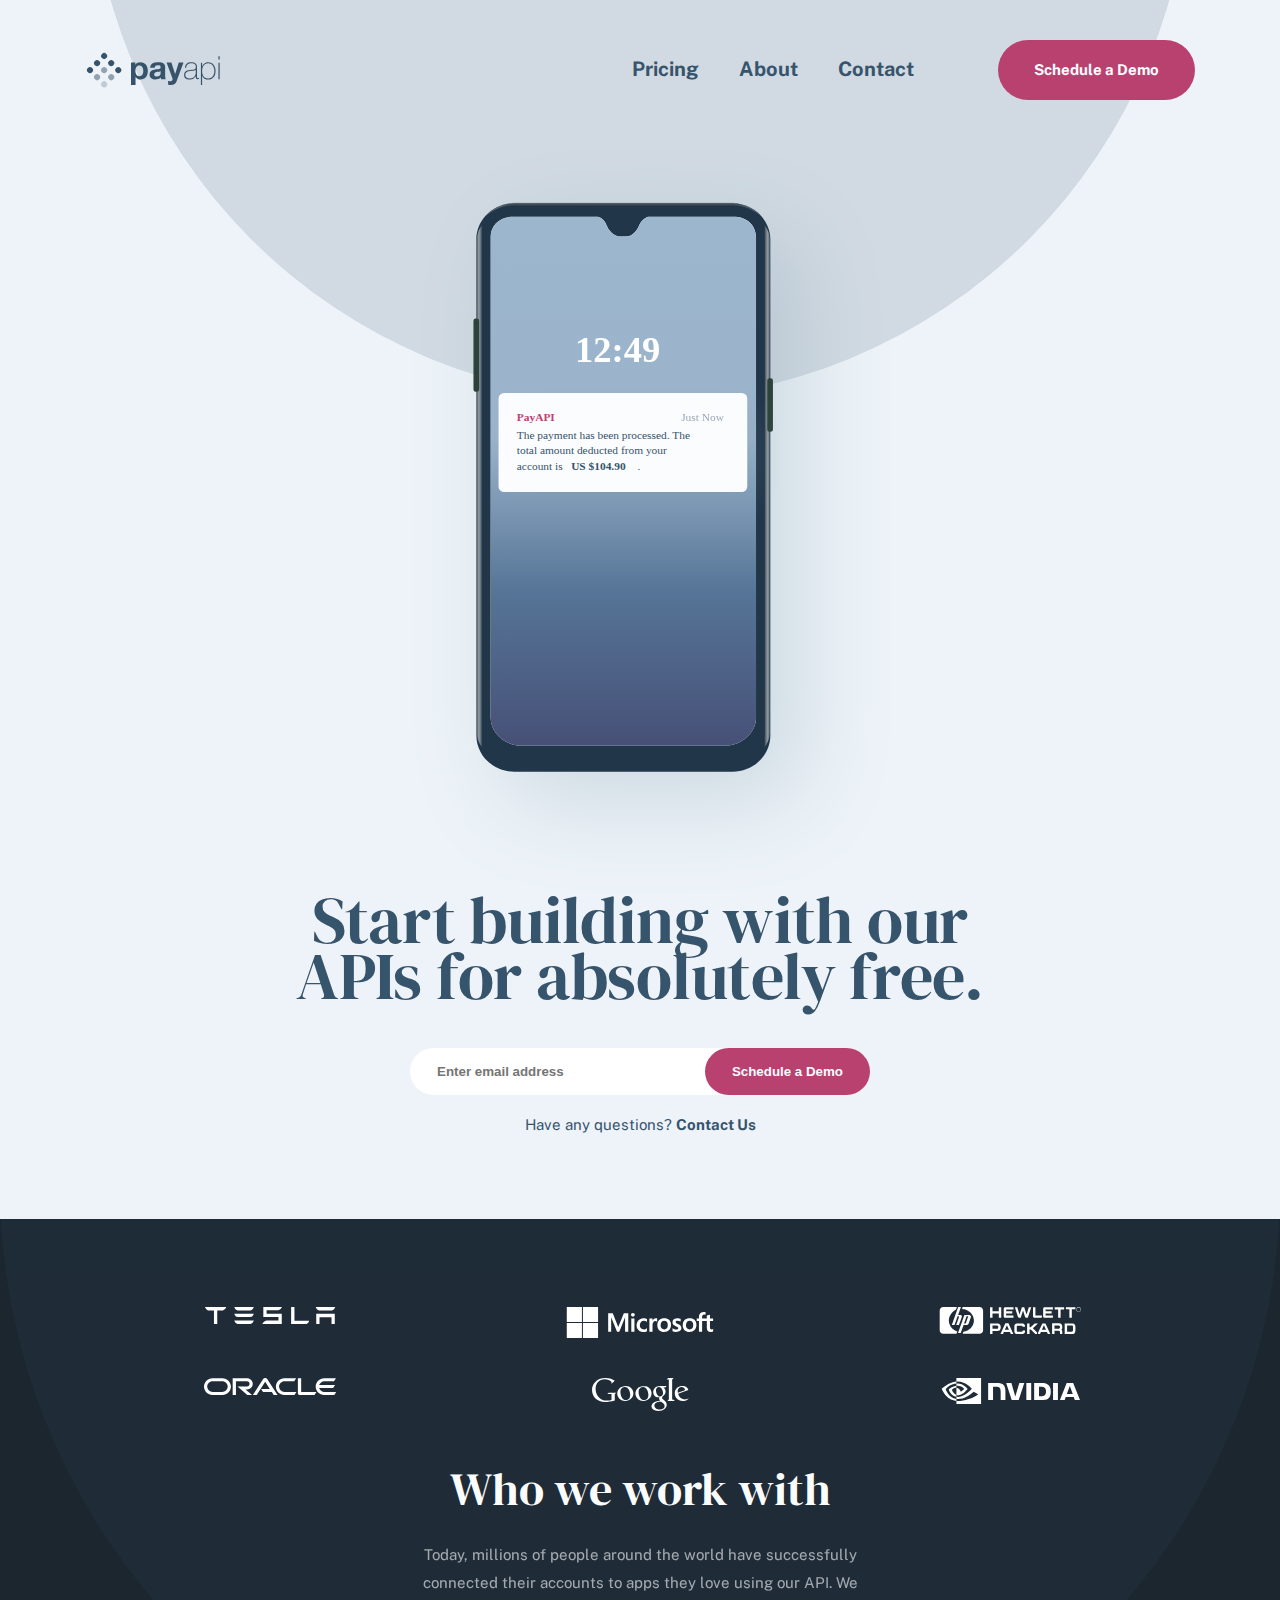
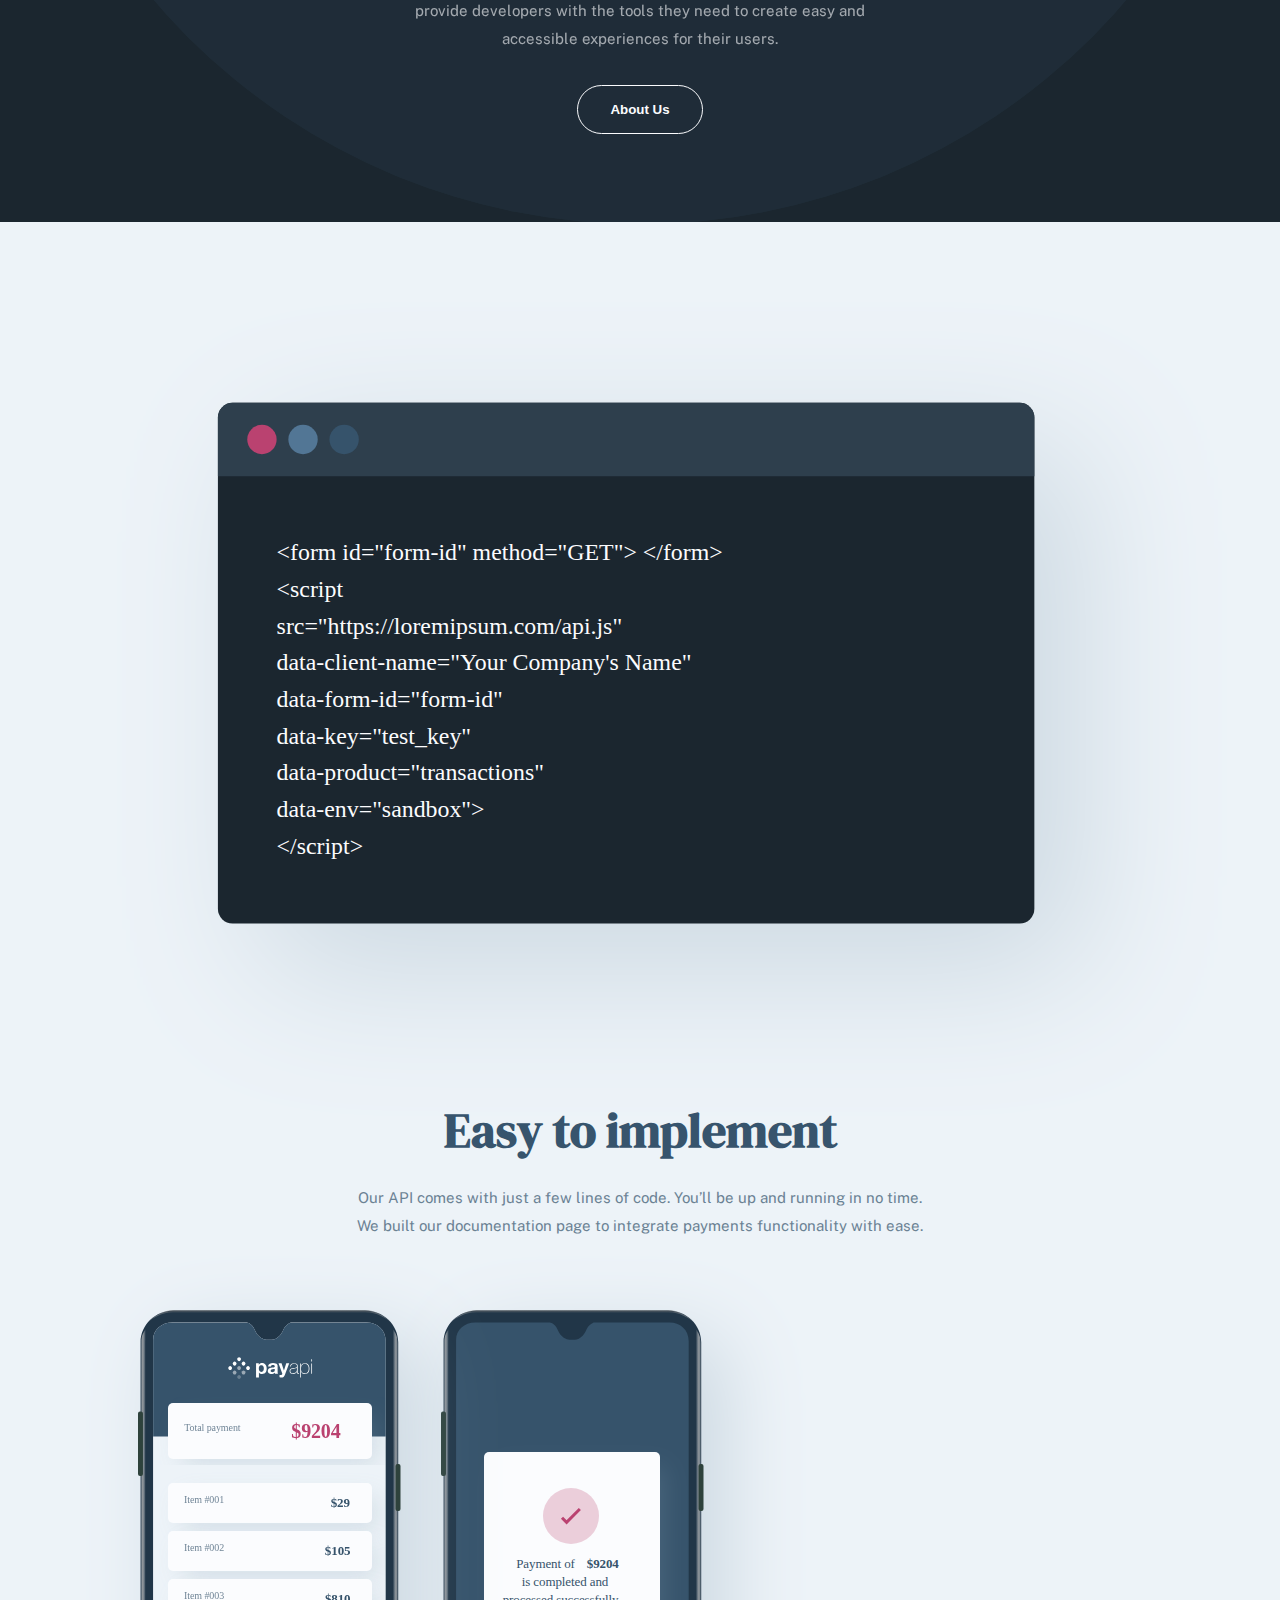
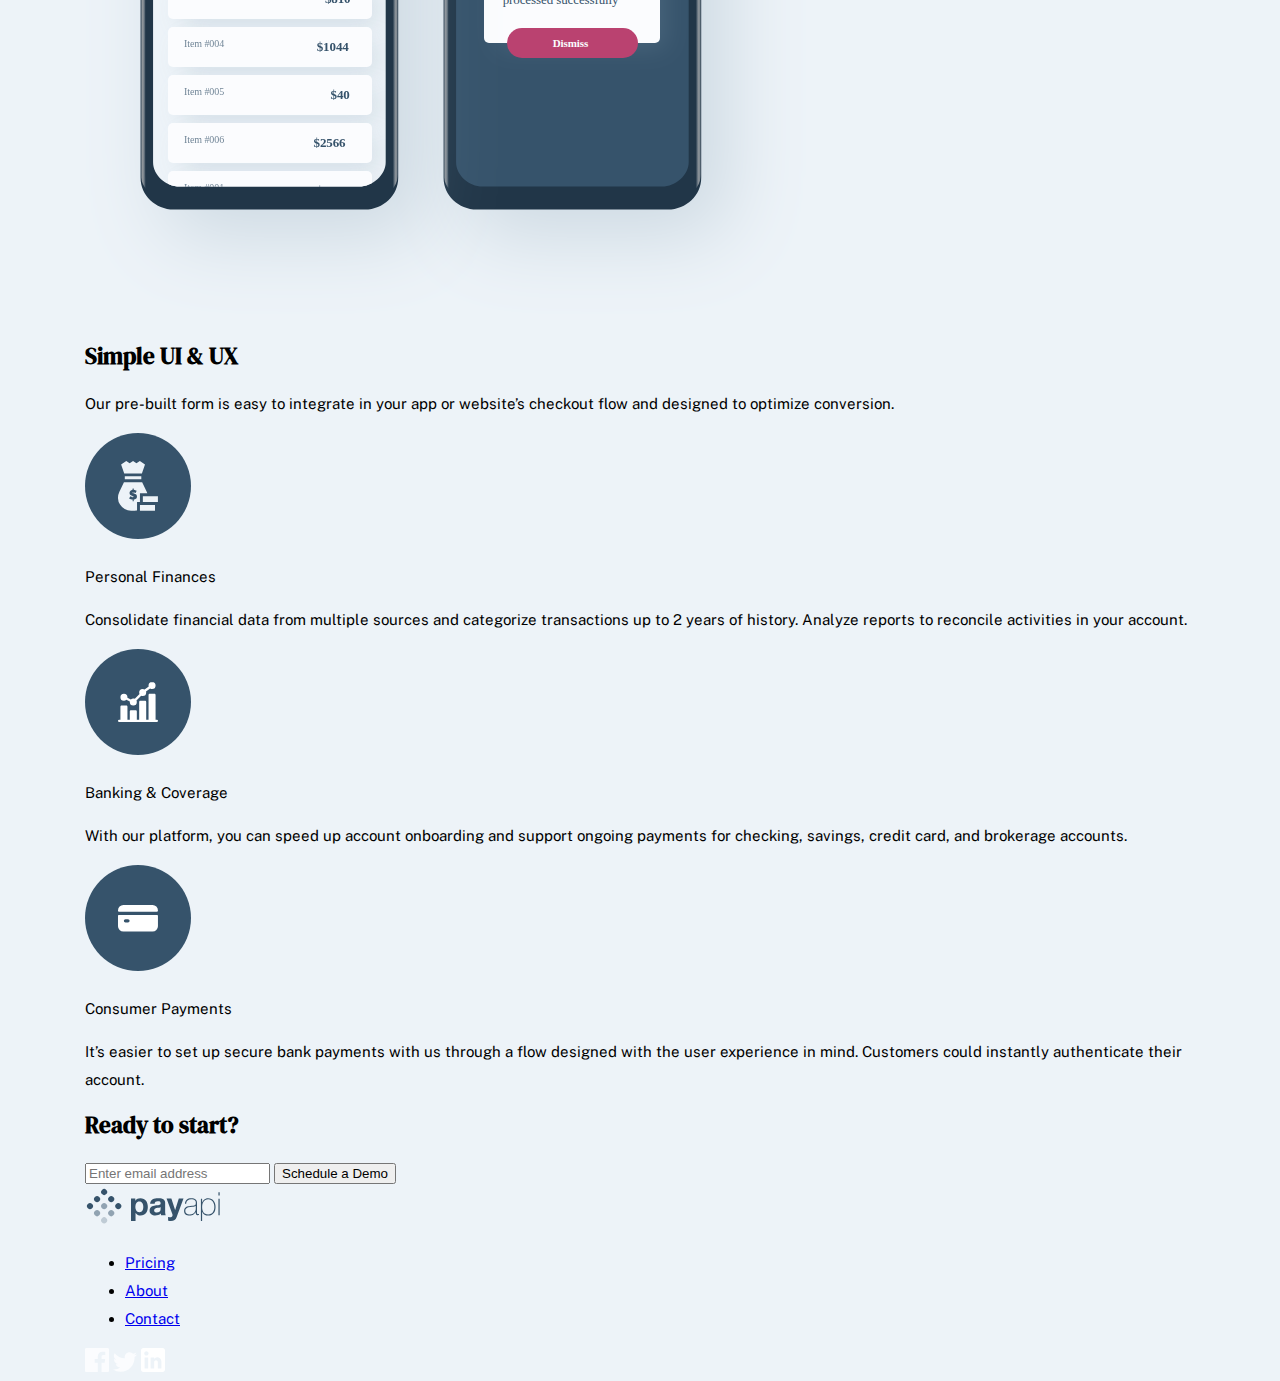
==== index.html @ e15ddf00 "finished tablet/desktop  version of code  section" ====
<!DOCTYPE html>
<html lang="en">

<head>
  <meta charset="UTF-8" />
  <meta name="viewport" content="width=device-width, initial-scale=1.0" />

  <link rel="icon" type="image/png" sizes="32x32" href="./assets/favicon-32x32.png" />

  <title>Frontend Mentor | PayAPI Website Challenge</title>
  <link rel="stylesheet" href="/styles/index.min.css">
</head>

<body>
  <header>
    <div class="wrapper">
      <div class="header__container">
        <img src="./assets/shared/desktop/logo.svg" alt="PayAPI" />
        <button class="mobile-nav-toggle" aria-controls="menu" aria-expanded="false">
          <span class="sr-only">Menu</span>
        </button>
        <nav>
          <ul role="list" data-visible="false" id="menu">
            <li><a href="/pricing.html">Pricing</a></li>
            <li><a href="/about.html">About</a></li>
            <li><a href="/contact.html">Contact</a></li>
            <li class="CTA-button">
              Schedule a Demo
            </li>
          </ul>
        </nav>
      </div>
    </div>
  </header>

  <main>
    <section class="hero">
      <div class="wrapper">
        <div class="hero__container">
          <img class="hero__img" src="assets/home/desktop/illustration-phone-mockup.svg" alt="phone illustration">
          <div class="hero__content">
            <h1>Start building with our APIs for absolutely free.</h1>
            <form>
              <div class="input-group">
                <input type="text" placeholder="Enter email address">
                <button type="button">Schedule a Demo</button>
              </div>
              <p>Have any questions? <span>Contact Us</span></p>
            </form>
          </div>
        </div>
      </div>
    </section>

    <section class="companies">
      <div class="wrapper">
        <div class="companies__container">
          <div class="companies__images">
            <img src="/assets/shared/desktop/tesla.svg" alt="telsa logo">
            <img src="/assets/shared/desktop/microsoft.svg" alt="microsoft logo">
            <img src="/assets/shared/desktop/hewlett-packard.svg" alt="hewlett-packard logo">
            <img src="/assets/shared/desktop/oracle.svg" alt="oracle logo">
            <img src="/assets/shared/desktop/google.svg" alt="google logo">
            <img src="/assets/shared/desktop/nvidia.svg" alt="nvidia logo">
          </div>
          <div class="companies__content">
            <h2>Who we work with</h2>
            <p>Today, millions of people around the world have successfully connected
              their accounts to apps they love using our API. We provide developers
              with the tools they need to create easy and accessible experiences
              for their users.</p>
            <button>About Us</button>
          </div>
        </div>
      </div>
    </section>

    <section class="code">
      <div class="wrapper">
        <div class="code__container">
          <img src="/assets/home/desktop/illustration-easy-to-implement.svg" alt="code">
          <div class="code__content">
            <h2>Easy to implement</h2>
            <p>Our API comes with just a few lines of code. You’ll be up and running in
              no time. We built our documentation page to integrate payments functionality
              with ease.</p>
          </div>
        </div>
      </div>
    </section>

    <section class="UI">
      <div class="wrapper">
        <div class="UI__container">
          <img src="/assets/home/desktop/illustration-simple-ui.svg" alt="">
          <div class="UI__content">
            <h2>Simple UI & UX</h2>
            <p>Our pre-built form is easy to integrate in your app or website’s checkout
              flow and designed to optimize conversion.</p>
          </div>
        </div>
      </div>
    </section>

    <section class="services">
      <div class="wrapper">
        <div class="services__container">
          <div class="service__item">
            <img src="/assets/home/desktop/icon-personal-finances.svg">
            <p class="service__title">Personal Finances</p>
            <p>Consolidate financial data from multiple sources and categorize transactions up to
              2 years of history. Analyze reports to reconcile activities in your account.</p>
          </div>
          <div class="service__item">
            <img src="/assets/home/desktop/icon-banking-and-coverage.svg">
            <p class="service__title">Banking & Coverage</p>
            <p>With our platform, you can speed up account onboarding and support ongoing payments
              for checking, savings, credit card, and brokerage accounts.</p>
          </div>
          <div class="service__item">
            <img src="/assets/home/desktop/icon-consumer-payments.svg">
            <p class="service__title">Consumer Payments</p>
            <p>It’s easier to set up secure bank payments with us through a flow designed with the
              user experience in mind. Customers could instantly authenticate their account.</p>
          </div>
        </div>
      </div>
    </section>

    <section class="contact">
      <div class="wrapper">
        <div class="contact__container">
          <h2>Ready to start?</h2>
          <form>
            <div class="input-group">
              <input type="text" placeholder="Enter email address">
              <button type="button">Schedule a Demo</button>
            </div>
          </form>
        </div>
      </div>
    </section>
  </main>

  <footer>
    <div class="wrapper">
      <div class="footer__container">
        <div>
          <img src="./assets/shared/desktop/logo.svg" alt="PayAPI" />
          <nav>
            <ul id="menu">
              <li><a href="/pricing.html">Pricing</a></li>
              <li><a href="/about.html">About</a></li>
              <li><a href="/contact.html">Contact</a></li>
            </ul>
          </nav>
        </div>
        <div class="footer__social">
          <img src="/assets/shared/desktop/facebook.svg" alt="facebook icon">
          <img src="/assets/shared/desktop/twitter.svg" alt="twitter icon">
          <img src="/assets/shared/desktop/linkedin.svg" alt="linkedin">
        </div>
      </div>
    </div>
  </footer>
  <!-- 
  Ready to start?
  Enter email address
  Schedule a Demo

  Pricing
  About
  Contact -->
  <script>
    const navigation = document.querySelector("#menu");
    const navToggle = document.querySelector(".mobile-nav-toggle");

    navToggle.addEventListener("click", () => {
      const visibility = navigation.getAttribute("data-visible");

      if (visibility === "false") {
        navigation.setAttribute("data-visible", true);
        navToggle.setAttribute("aria-expanded", true);
      } else if (visibility === "true") {
        navigation.setAttribute("data-visible", false);
        navToggle.setAttribute("aria-expanded", false);
      }
    });
  </script>
</body>

</html>
---- styles/index.min.css ----
@import"https://fonts.googleapis.com/css2?family=DM+Serif+Display&family=Public+Sans:wght@100;400&display=swap";:root{--bg-pink-100: hsl(337, 60%, 64%);--bg-pink-200: hsl(337, 48%, 49%);--bg-body: #edf3f8;--bg-blue-100: hsl(207, 16%, 50%);--bg-blue-200: #1b262f;--text1: #fbfcfe;--text2: hsl(207, 33%, 32%);--fs-body: 0.938rem;--fs-72: 4.5rem;--fs-56: 3.5rem;--fs-48: 3rem;--fs-32: 2rem;--fs-25: 1.6rem;--fs-24: 1.5rem;--fs-20: 1.25rem;--container: 69.375rem}html{font-size:100%}*,*::before,*::after{box-sizing:inherit}h1,h2,h3,h4{font-family:"DM Serif Display",serif}body{box-sizing:border-box;margin:0;background-color:var(--bg-body);background-image:url("../assets/shared/desktop/bg-pattern-circle.svg");background-repeat:no-repeat;background-position:center -500px;font-size:var(--fs-body);line-height:28px;font-family:"Public Sans",sans-serif}.wrapper{width:calc(100% - 3rem);max-width:var(--container);margin-inline:auto}@media(min-width: 768px){body{background-size:1100px 1100px;background-position:center -700px}.wrapper{width:calc(100% - 4.87rem)}}@media(min-width: 1440px){body{background-size:900px 900px;background-position:890px -237px}}header{position:relative;display:flex;justify-content:space-between;padding:2.5rem 0}header nav ul{list-style:none;text-align:center;margin:0;z-index:2;padding:min(30vh,10rem) 2em;flex-direction:column;align-items:center;position:fixed;z-index:1000;inset:0 0 0 21%;background:var(--bg-blue-200);transform:translateX(100%)}header nav ul[data-visible=true]{transition:transform 350ms ease-out;transform:translateX(0%)}header nav ul[data-visible=true] li{margin-bottom:24px;font-weight:bold}header nav ul[data-visible=true] li a{text-decoration:none;color:var(--text1)}header nav .CTA-button{font-size:var(--fs-body);width:100%;margin-top:.438rem;font-weight:bold;color:var(--text1);border:none;border-radius:50px;padding:16px 36px;background-color:var(--bg-pink-200)}header .mobile-nav-toggle{display:block;background-color:rgba(0,0,0,0);background-image:url("../../assets/shared/mobile/menu.svg");background-repeat:no-repeat;border:0;z-index:9999;position:absolute;width:2rem;top:.7rem;right:0;aspect-ratio:1}header .mobile-nav-toggle[aria-expanded=true]{background-image:url("../../assets/shared/mobile/close.svg")}header .sr-only:not(:focus):not(:active){clip:rect(0 0 0 0);-webkit-clip-path:inset(50%);clip-path:inset(50%);height:1px;overflow:hidden;position:absolute;white-space:nowrap;width:1px}@media(min-width: 768px){header nav{display:flex;justify-content:space-between}header nav ul{display:flex;flex-direction:row;position:relative;transform:none;padding:0;background:none;inset:0;padding-left:1rem}header nav ul li{margin-left:2.5rem}header nav ul li a{font-size:var(--fs-20);font-weight:bold;color:var(--text2);text-decoration:none}header nav ul .CTA-button{margin-left:5.25rem;margin-right:0;margin-top:0}header .mobile-nav-toggle{display:none}}@media(min-width: 1440px){header nav ul .CTA-button{margin-left:25rem}}.header__container{position:relative;display:flex;justify-content:space-between;align-items:center}.hero .hero__container{display:flex;flex-direction:column;align-items:center}.hero .hero__container .hero__img{margin-left:1.5rem;width:55%;max-width:80%}.hero .hero__container .hero__content{text-align:center}.hero .hero__container .hero__content h1{margin-top:0;color:var(--text2);max-width:20ch;letter-spacing:-0.25px;font-weight:400;font-size:clamp(32px,2rem + (1vw - 3.75px)*3.7559,72px);line-height:36px}.hero .hero__container .hero__content form{display:flex;flex-direction:column}.hero .hero__container .hero__content form .input-group{display:flex;flex-direction:column}.hero .hero__container .hero__content form .input-group input{margin-bottom:1rem}.hero .hero__container .hero__content form .input-group input::-moz-placeholder{font-weight:bold}.hero .hero__container .hero__content form .input-group input::placeholder{font-weight:bold}.hero .hero__container .hero__content form .input-group input,.hero .hero__container .hero__content form .input-group button{padding:16px 27px;border:none;border-radius:50px}.hero .hero__container .hero__content form .input-group button{font-weight:bold;color:var(--text1);background-color:var(--bg-pink-200)}.hero .hero__container .hero__content form p{color:var(--text2)}@media(min-width: 767px){.hero .hero__container .hero__img{width:43%}.hero .hero__container .hero__content h1{max-width:21ch;line-height:56px}.hero .hero__container .hero__content form{display:inline-flex}.hero .hero__container .hero__content form .input-group{position:relative;display:inline-block}.hero .hero__container .hero__content form .input-group input,.hero .hero__container .hero__content form .input-group button{border:none;border-radius:50px}.hero .hero__container .hero__content form .input-group input{padding-right:16rem}.hero .hero__container .hero__content form .input-group button{position:absolute;top:0;right:0}.hero .hero__container .hero__content form p{margin:0}.hero .hero__container .hero__content form p span{font-weight:bold}}@media(min-width: 1440px){.hero .hero__container{flex-direction:row;justify-content:space-between;align-items:center}.hero .hero__container .hero__img{width:40%;order:2}.hero .hero__container .hero__content{text-align:left}.hero .hero__container .hero__content h1{max-width:15ch;line-height:72px}.hero .hero__container .hero__content form p{margin-left:25px}}.companies{background:var(--bg-blue-200);background-image:url("/assets/shared/desktop/bg-pattern-circle.svg");background-repeat:no-repeat;background-size:700px 700px;background-position:center -480px;color:var(--text1);margin:5rem 0;padding:5rem 0}.companies .companies__container .companies__images{display:grid;grid-template-columns:repeat(2, 1fr);justify-items:center;row-gap:40px}.companies .companies__container .companies__content{text-align:center}.companies .companies__container .companies__content h2{margin-top:3.5rem;font-weight:normal;font-size:clamp(32px,2rem + (1vw - 3.75px)*1.5023,48px)}.companies .companies__container .companies__content p{margin:1rem 0 2rem 0;line-height:28px;color:var(--text1);opacity:.6}.companies .companies__container .companies__content button{font-weight:bold;color:var(--text1);padding:1rem 2rem;border-radius:50px;background-color:rgba(0,0,0,0);border:1px solid var(--text1);outline:none}@media(min-width: 768px){.companies{background-size:cover;background-position:center -675px;padding:5.5rem 0}.companies .companies__container .companies__images{grid-template-columns:repeat(3, 1fr);margin-bottom:4rem}.companies .companies__container .companies__content{max-width:50ch;margin-inline:auto}}@media(min-width: 1440px){.companies{background-size:900px;background-position:-214px -498px;padding:6.25rem 0}.companies .companies__container{display:grid;grid-template-columns:repeat(2, 1fr)}.companies .companies__container .companies__images{grid-column:2;margin-bottom:0;align-items:center;row-gap:0}.companies .companies__container .companies__content{text-align:left;grid-row:1;margin-inline:0}.companies .companies__container .companies__content h2{margin:0}.companies .companies__container .companies__content p{margin:2.5rem 0 2rem 0}}.code .code__container{display:flex;flex-direction:column;align-items:center}.code .code__container img{width:100%;margin-left:2rem}.code .code__container .code__content{text-align:center;color:var(--bg-blue-100)}.code .code__container .code__content h2{color:var(--text2);font-size:2.25rem}.code .code__container .code__content p{margin-inline:auto;line-height:28px;max-width:37ch}@media(min-width: 768px){.code .code__container img{margin-left:4rem}.code .code__container .code__content h2{font-size:3rem;margin-top:0}.code .code__container .code__content p{max-width:63ch}}@media(min-width: 1440px){.code .code__container{flex-direction:row}.code .code__container img{margin-left:0}.code .code__container .code__content{text-align:left}.code .code__container .code__content p{max-width:75ch}}/*# sourceMappingURL=index.min.css.map */
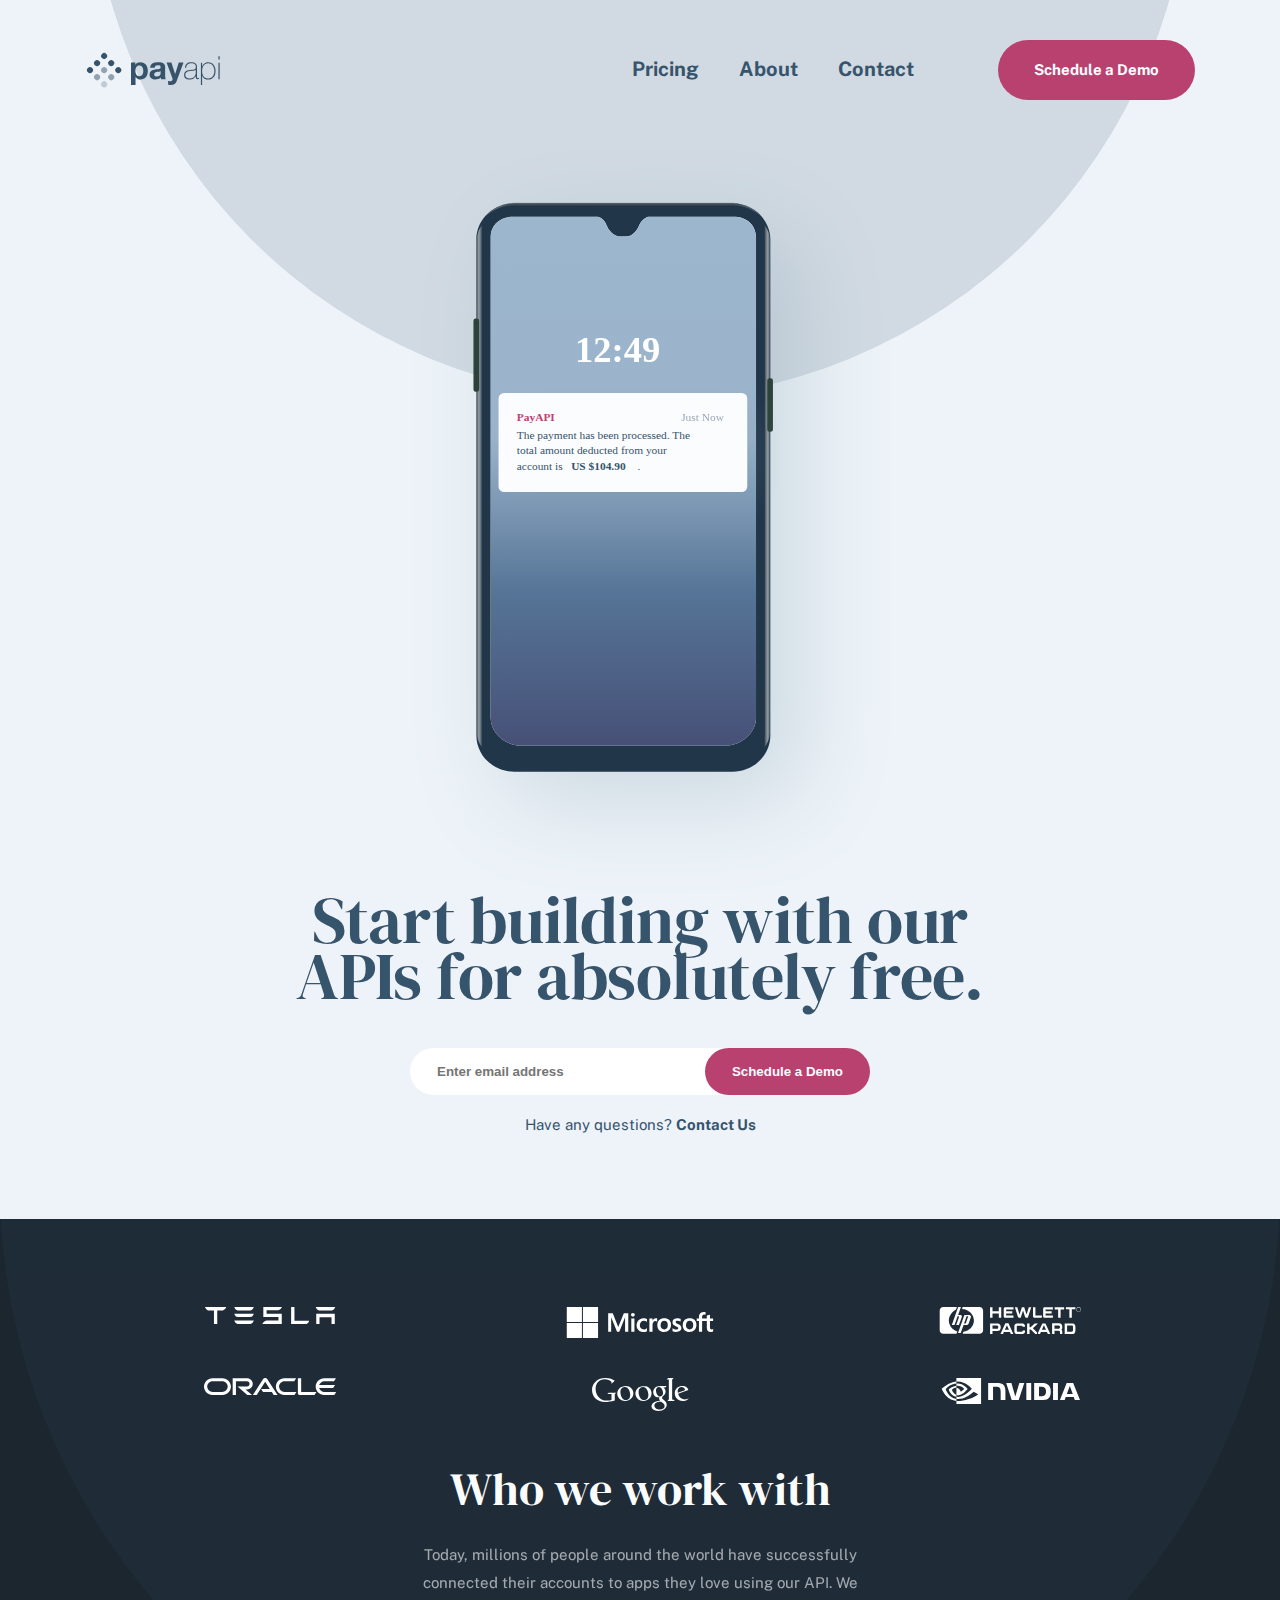
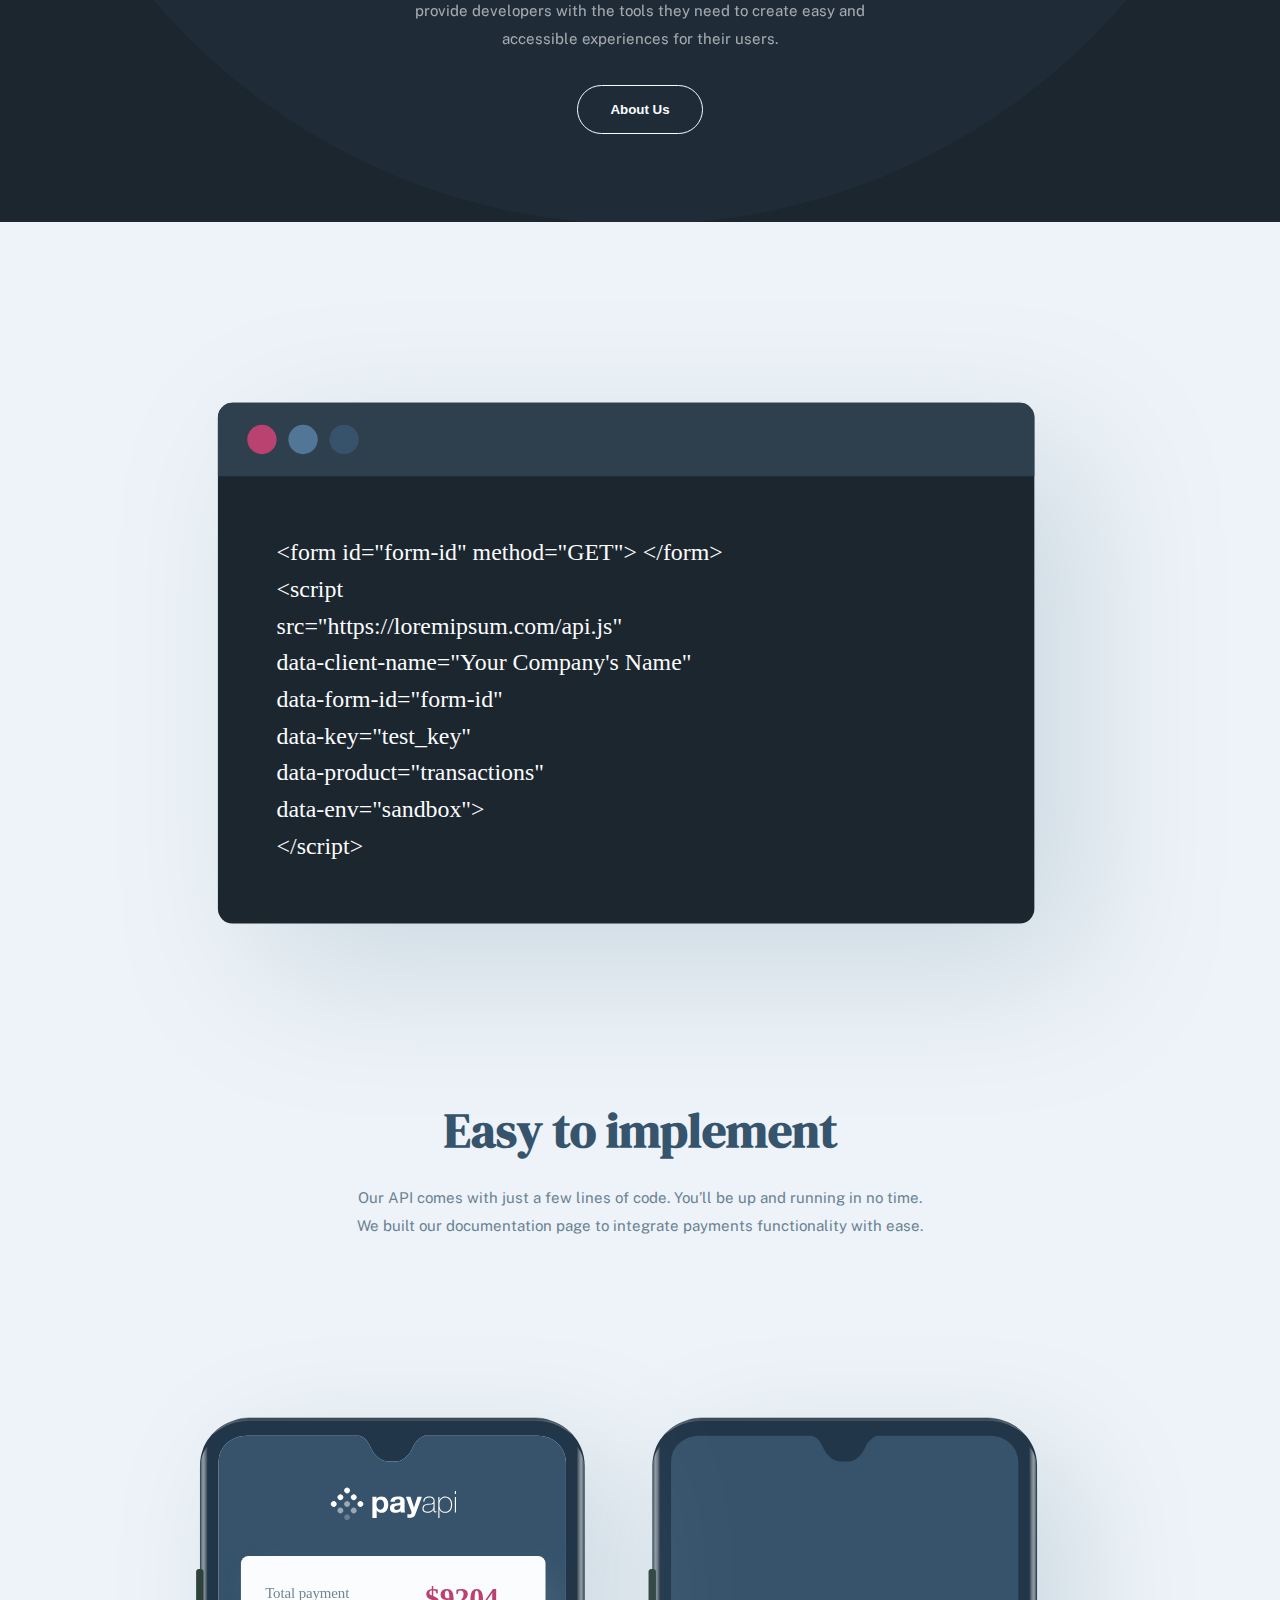
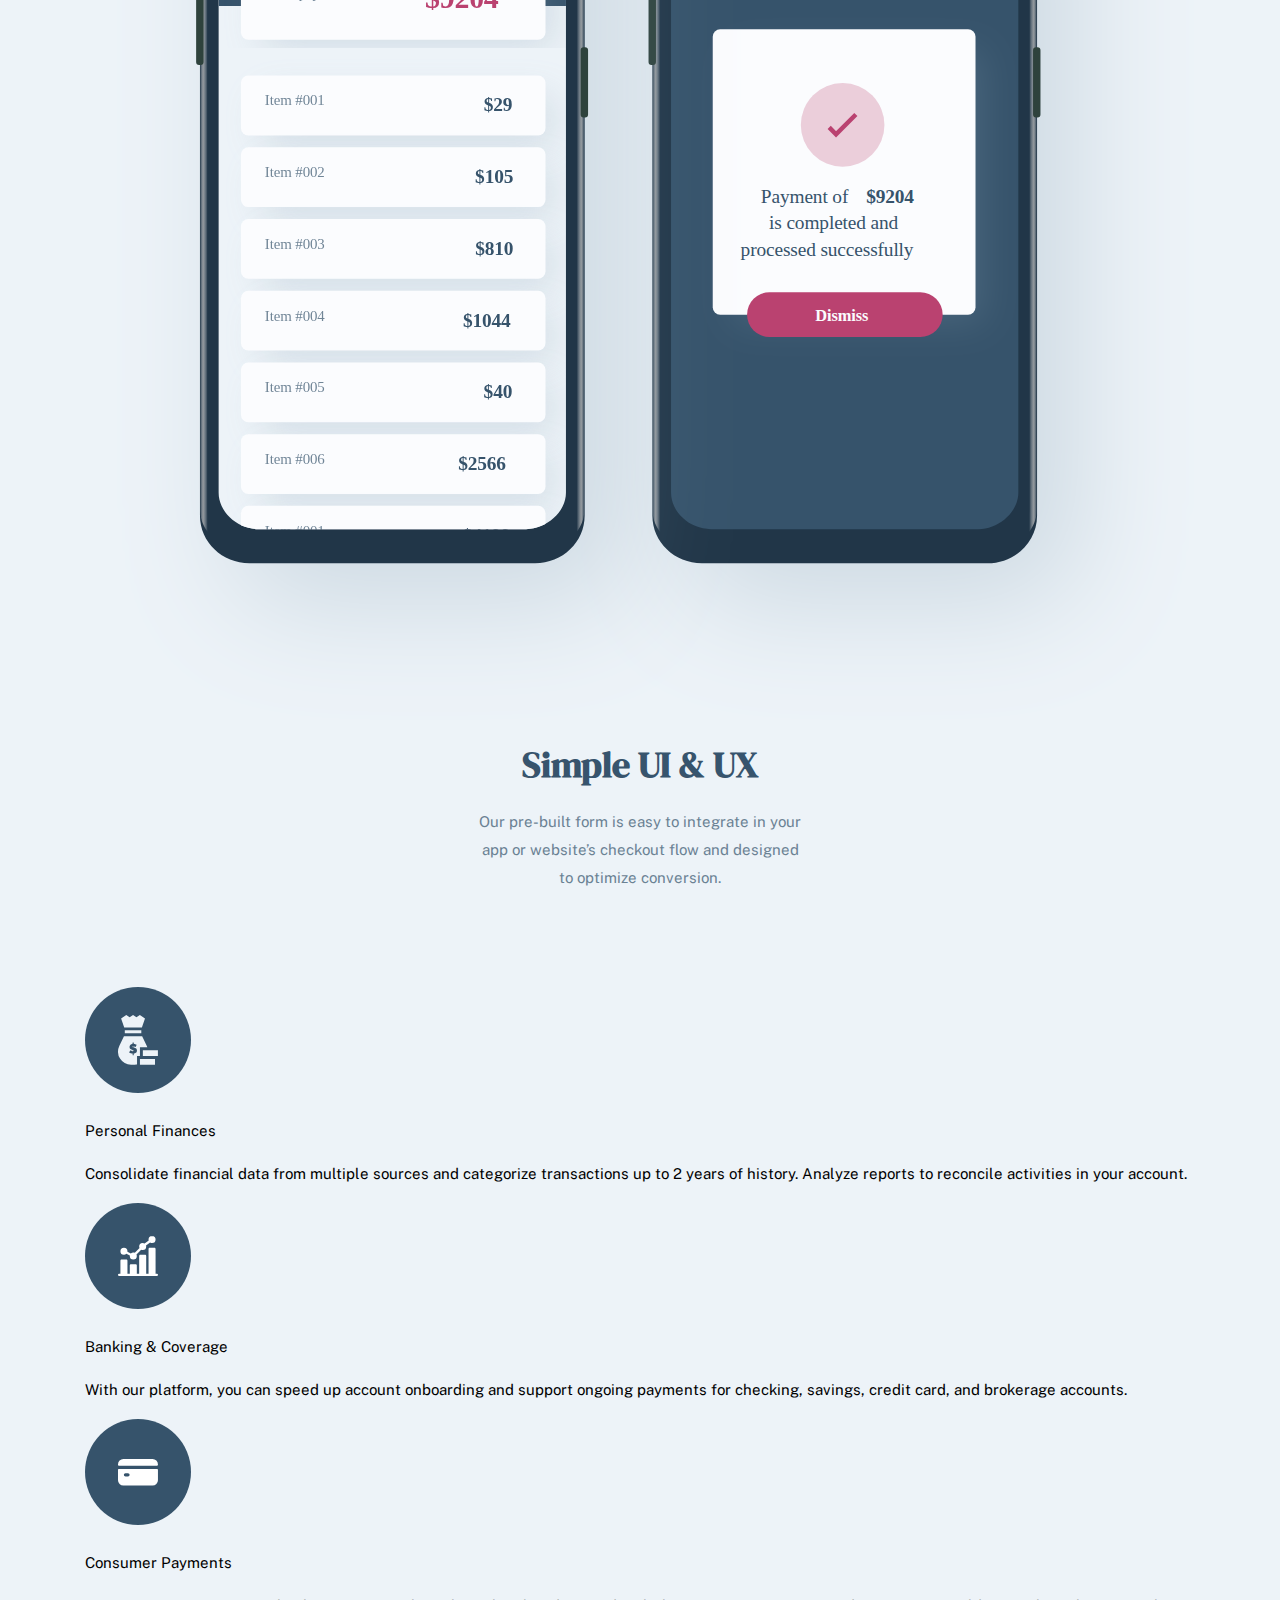
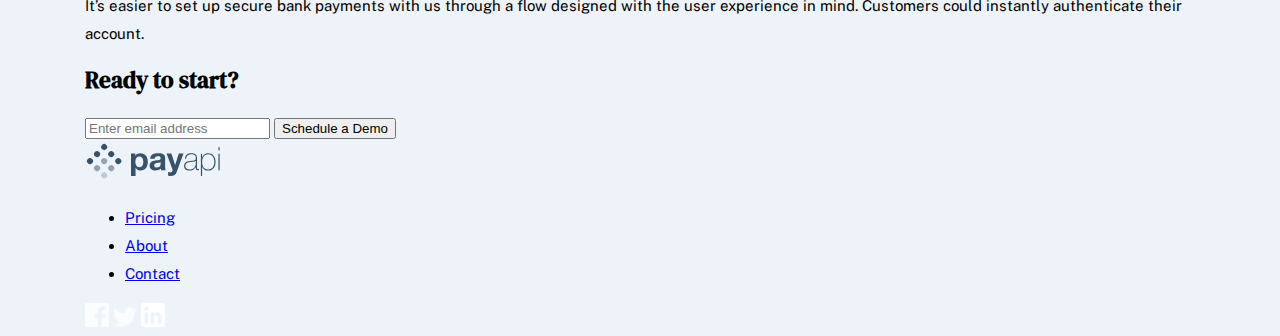
==== commit b99dd0d7: "finished mobile version of simpleUI&UX  section" ====
--- a/index.html
+++ b/index.html
@@ -89,11 +89,11 @@
       </div>
     </section>
 
-    <section class="UI">
+    <section class="simpleUI">
       <div class="wrapper">
-        <div class="UI__container">
+        <div class="simpleUI__container">
           <img src="/assets/home/desktop/illustration-simple-ui.svg" alt="">
-          <div class="UI__content">
+          <div class="simpleUI__content">
             <h2>Simple UI & UX</h2>
             <p>Our pre-built form is easy to integrate in your app or website’s checkout
               flow and designed to optimize conversion.</p>
--- a/styles/index.min.css
+++ b/styles/index.min.css
@@ -1 +1 @@
-@import"https://fonts.googleapis.com/css2?family=DM+Serif+Display&family=Public+Sans:wght@100;400&display=swap";:root{--bg-pink-100: hsl(337, 60%, 64%);--bg-pink-200: hsl(337, 48%, 49%);--bg-body: #edf3f8;--bg-blue-100: hsl(207, 16%, 50%);--bg-blue-200: #1b262f;--text1: #fbfcfe;--text2: hsl(207, 33%, 32%);--fs-body: 0.938rem;--fs-72: 4.5rem;--fs-56: 3.5rem;--fs-48: 3rem;--fs-32: 2rem;--fs-25: 1.6rem;--fs-24: 1.5rem;--fs-20: 1.25rem;--container: 69.375rem}html{font-size:100%}*,*::before,*::after{box-sizing:inherit}h1,h2,h3,h4{font-family:"DM Serif Display",serif}body{box-sizing:border-box;margin:0;background-color:var(--bg-body);background-image:url("../assets/shared/desktop/bg-pattern-circle.svg");background-repeat:no-repeat;background-position:center -500px;font-size:var(--fs-body);line-height:28px;font-family:"Public Sans",sans-serif}.wrapper{width:calc(100% - 3rem);max-width:var(--container);margin-inline:auto}@media(min-width: 768px){body{background-size:1100px 1100px;background-position:center -700px}.wrapper{width:calc(100% - 4.87rem)}}@media(min-width: 1440px){body{background-size:900px 900px;background-position:890px -237px}}header{position:relative;display:flex;justify-content:space-between;padding:2.5rem 0}header nav ul{list-style:none;text-align:center;margin:0;z-index:2;padding:min(30vh,10rem) 2em;flex-direction:column;align-items:center;position:fixed;z-index:1000;inset:0 0 0 21%;background:var(--bg-blue-200);transform:translateX(100%)}header nav ul[data-visible=true]{transition:transform 350ms ease-out;transform:translateX(0%)}header nav ul[data-visible=true] li{margin-bottom:24px;font-weight:bold}header nav ul[data-visible=true] li a{text-decoration:none;color:var(--text1)}header nav .CTA-button{font-size:var(--fs-body);width:100%;margin-top:.438rem;font-weight:bold;color:var(--text1);border:none;border-radius:50px;padding:16px 36px;background-color:var(--bg-pink-200)}header .mobile-nav-toggle{display:block;background-color:rgba(0,0,0,0);background-image:url("../../assets/shared/mobile/menu.svg");background-repeat:no-repeat;border:0;z-index:9999;position:absolute;width:2rem;top:.7rem;right:0;aspect-ratio:1}header .mobile-nav-toggle[aria-expanded=true]{background-image:url("../../assets/shared/mobile/close.svg")}header .sr-only:not(:focus):not(:active){clip:rect(0 0 0 0);-webkit-clip-path:inset(50%);clip-path:inset(50%);height:1px;overflow:hidden;position:absolute;white-space:nowrap;width:1px}@media(min-width: 768px){header nav{display:flex;justify-content:space-between}header nav ul{display:flex;flex-direction:row;position:relative;transform:none;padding:0;background:none;inset:0;padding-left:1rem}header nav ul li{margin-left:2.5rem}header nav ul li a{font-size:var(--fs-20);font-weight:bold;color:var(--text2);text-decoration:none}header nav ul .CTA-button{margin-left:5.25rem;margin-right:0;margin-top:0}header .mobile-nav-toggle{display:none}}@media(min-width: 1440px){header nav ul .CTA-button{margin-left:25rem}}.header__container{position:relative;display:flex;justify-content:space-between;align-items:center}.hero .hero__container{display:flex;flex-direction:column;align-items:center}.hero .hero__container .hero__img{margin-left:1.5rem;width:55%;max-width:80%}.hero .hero__container .hero__content{text-align:center}.hero .hero__container .hero__content h1{margin-top:0;color:var(--text2);max-width:20ch;letter-spacing:-0.25px;font-weight:400;font-size:clamp(32px,2rem + (1vw - 3.75px)*3.7559,72px);line-height:36px}.hero .hero__container .hero__content form{display:flex;flex-direction:column}.hero .hero__container .hero__content form .input-group{display:flex;flex-direction:column}.hero .hero__container .hero__content form .input-group input{margin-bottom:1rem}.hero .hero__container .hero__content form .input-group input::-moz-placeholder{font-weight:bold}.hero .hero__container .hero__content form .input-group input::placeholder{font-weight:bold}.hero .hero__container .hero__content form .input-group input,.hero .hero__container .hero__content form .input-group button{padding:16px 27px;border:none;border-radius:50px}.hero .hero__container .hero__content form .input-group button{font-weight:bold;color:var(--text1);background-color:var(--bg-pink-200)}.hero .hero__container .hero__content form p{color:var(--text2)}@media(min-width: 767px){.hero .hero__container .hero__img{width:43%}.hero .hero__container .hero__content h1{max-width:21ch;line-height:56px}.hero .hero__container .hero__content form{display:inline-flex}.hero .hero__container .hero__content form .input-group{position:relative;display:inline-block}.hero .hero__container .hero__content form .input-group input,.hero .hero__container .hero__content form .input-group button{border:none;border-radius:50px}.hero .hero__container .hero__content form .input-group input{padding-right:16rem}.hero .hero__container .hero__content form .input-group button{position:absolute;top:0;right:0}.hero .hero__container .hero__content form p{margin:0}.hero .hero__container .hero__content form p span{font-weight:bold}}@media(min-width: 1440px){.hero .hero__container{flex-direction:row;justify-content:space-between;align-items:center}.hero .hero__container .hero__img{width:40%;order:2}.hero .hero__container .hero__content{text-align:left}.hero .hero__container .hero__content h1{max-width:15ch;line-height:72px}.hero .hero__container .hero__content form p{margin-left:25px}}.companies{background:var(--bg-blue-200);background-image:url("/assets/shared/desktop/bg-pattern-circle.svg");background-repeat:no-repeat;background-size:700px 700px;background-position:center -480px;color:var(--text1);margin:5rem 0;padding:5rem 0}.companies .companies__container .companies__images{display:grid;grid-template-columns:repeat(2, 1fr);justify-items:center;row-gap:40px}.companies .companies__container .companies__content{text-align:center}.companies .companies__container .companies__content h2{margin-top:3.5rem;font-weight:normal;font-size:clamp(32px,2rem + (1vw - 3.75px)*1.5023,48px)}.companies .companies__container .companies__content p{margin:1rem 0 2rem 0;line-height:28px;color:var(--text1);opacity:.6}.companies .companies__container .companies__content button{font-weight:bold;color:var(--text1);padding:1rem 2rem;border-radius:50px;background-color:rgba(0,0,0,0);border:1px solid var(--text1);outline:none}@media(min-width: 768px){.companies{background-size:cover;background-position:center -675px;padding:5.5rem 0}.companies .companies__container .companies__images{grid-template-columns:repeat(3, 1fr);margin-bottom:4rem}.companies .companies__container .companies__content{max-width:50ch;margin-inline:auto}}@media(min-width: 1440px){.companies{background-size:900px;background-position:-214px -498px;padding:6.25rem 0}.companies .companies__container{display:grid;grid-template-columns:repeat(2, 1fr)}.companies .companies__container .companies__images{grid-column:2;margin-bottom:0;align-items:center;row-gap:0}.companies .companies__container .companies__content{text-align:left;grid-row:1;margin-inline:0}.companies .companies__container .companies__content h2{margin:0}.companies .companies__container .companies__content p{margin:2.5rem 0 2rem 0}}.code .code__container{display:flex;flex-direction:column;align-items:center}.code .code__container img{width:100%;margin-left:2rem}.code .code__container .code__content{text-align:center;color:var(--bg-blue-100)}.code .code__container .code__content h2{color:var(--text2);font-size:2.25rem}.code .code__container .code__content p{margin-inline:auto;line-height:28px;max-width:37ch}@media(min-width: 768px){.code .code__container img{margin-left:4rem}.code .code__container .code__content h2{font-size:3rem;margin-top:0}.code .code__container .code__content p{max-width:63ch}}@media(min-width: 1440px){.code .code__container{flex-direction:row}.code .code__container img{margin-left:0}.code .code__container .code__content{text-align:left}.code .code__container .code__content p{max-width:75ch}}/*# sourceMappingURL=index.min.css.map */+@import"https://fonts.googleapis.com/css2?family=DM+Serif+Display&family=Public+Sans:wght@100;400&display=swap";:root{--bg-pink-100: hsl(337, 60%, 64%);--bg-pink-200: hsl(337, 48%, 49%);--bg-body: #edf3f8;--bg-blue-100: hsl(207, 16%, 50%);--bg-blue-200: #1b262f;--text1: #fbfcfe;--text2: hsl(207, 33%, 32%);--fs-body: 0.938rem;--fs-72: 4.5rem;--fs-56: 3.5rem;--fs-48: 3rem;--fs-32: 2rem;--fs-25: 1.6rem;--fs-24: 1.5rem;--fs-20: 1.25rem;--container: 69.375rem}html{font-size:100%}*,*::before,*::after{box-sizing:inherit}h1,h2,h3,h4{font-family:"DM Serif Display",serif}body{box-sizing:border-box;margin:0;background-color:var(--bg-body);background-image:url("../assets/shared/desktop/bg-pattern-circle.svg");background-repeat:no-repeat;background-position:center -500px;font-size:var(--fs-body);line-height:28px;font-family:"Public Sans",sans-serif}.wrapper{width:calc(100% - 3rem);max-width:var(--container);margin-inline:auto}@media(min-width: 768px){body{background-size:1100px 1100px;background-position:center -700px}.wrapper{width:calc(100% - 4.87rem)}}@media(min-width: 1440px){body{background-size:900px 900px;background-position:890px -237px}}header{position:relative;display:flex;justify-content:space-between;padding:2.5rem 0}header nav ul{list-style:none;text-align:center;margin:0;z-index:2;padding:min(30vh,10rem) 2em;flex-direction:column;align-items:center;position:fixed;z-index:1000;inset:0 0 0 21%;background:var(--bg-blue-200);transform:translateX(100%)}header nav ul[data-visible=true]{transition:transform 350ms ease-out;transform:translateX(0%)}header nav ul[data-visible=true] li{margin-bottom:24px;font-weight:bold}header nav ul[data-visible=true] li a{text-decoration:none;color:var(--text1)}header nav .CTA-button{font-size:var(--fs-body);width:100%;margin-top:.438rem;font-weight:bold;color:var(--text1);border:none;border-radius:50px;padding:16px 36px;background-color:var(--bg-pink-200)}header .mobile-nav-toggle{display:block;background-color:rgba(0,0,0,0);background-image:url("../../assets/shared/mobile/menu.svg");background-repeat:no-repeat;border:0;z-index:9999;position:absolute;width:2rem;top:.7rem;right:0;aspect-ratio:1}header .mobile-nav-toggle[aria-expanded=true]{background-image:url("../../assets/shared/mobile/close.svg")}header .sr-only:not(:focus):not(:active){clip:rect(0 0 0 0);-webkit-clip-path:inset(50%);clip-path:inset(50%);height:1px;overflow:hidden;position:absolute;white-space:nowrap;width:1px}@media(min-width: 768px){header nav{display:flex;justify-content:space-between}header nav ul{display:flex;flex-direction:row;position:relative;transform:none;padding:0;background:none;inset:0;padding-left:1rem}header nav ul li{margin-left:2.5rem}header nav ul li a{font-size:var(--fs-20);font-weight:bold;color:var(--text2);text-decoration:none}header nav ul .CTA-button{margin-left:5.25rem;margin-right:0;margin-top:0}header .mobile-nav-toggle{display:none}}@media(min-width: 1440px){header nav ul .CTA-button{margin-left:25rem}}.header__container{position:relative;display:flex;justify-content:space-between;align-items:center}.hero .hero__container{display:flex;flex-direction:column;align-items:center}.hero .hero__container .hero__img{margin-left:1.5rem;width:55%;max-width:80%}.hero .hero__container .hero__content{text-align:center}.hero .hero__container .hero__content h1{margin-top:0;color:var(--text2);max-width:20ch;letter-spacing:-0.25px;font-weight:400;font-size:clamp(32px,2rem + (1vw - 3.75px)*3.7559,72px);line-height:36px}.hero .hero__container .hero__content form{display:flex;flex-direction:column}.hero .hero__container .hero__content form .input-group{display:flex;flex-direction:column}.hero .hero__container .hero__content form .input-group input{margin-bottom:1rem}.hero .hero__container .hero__content form .input-group input::-moz-placeholder{font-weight:bold}.hero .hero__container .hero__content form .input-group input::placeholder{font-weight:bold}.hero .hero__container .hero__content form .input-group input,.hero .hero__container .hero__content form .input-group button{padding:16px 27px;border:none;border-radius:50px}.hero .hero__container .hero__content form .input-group button{font-weight:bold;color:var(--text1);background-color:var(--bg-pink-200)}.hero .hero__container .hero__content form p{color:var(--text2)}@media(min-width: 767px){.hero .hero__container .hero__img{width:43%}.hero .hero__container .hero__content h1{max-width:21ch;line-height:56px}.hero .hero__container .hero__content form{display:inline-flex}.hero .hero__container .hero__content form .input-group{position:relative;display:inline-block}.hero .hero__container .hero__content form .input-group input,.hero .hero__container .hero__content form .input-group button{border:none;border-radius:50px}.hero .hero__container .hero__content form .input-group input{padding-right:16rem}.hero .hero__container .hero__content form .input-group button{position:absolute;top:0;right:0}.hero .hero__container .hero__content form p{margin:0}.hero .hero__container .hero__content form p span{font-weight:bold}}@media(min-width: 1440px){.hero .hero__container{flex-direction:row;justify-content:space-between;align-items:center}.hero .hero__container .hero__img{width:40%;order:2}.hero .hero__container .hero__content{text-align:left}.hero .hero__container .hero__content h1{max-width:15ch;line-height:72px}.hero .hero__container .hero__content form p{margin-left:25px}}.companies{background:var(--bg-blue-200);background-image:url("/assets/shared/desktop/bg-pattern-circle.svg");background-repeat:no-repeat;background-size:700px 700px;background-position:center -480px;color:var(--text1);margin:5rem 0;padding:5rem 0}.companies .companies__container .companies__images{display:grid;grid-template-columns:repeat(2, 1fr);justify-items:center;row-gap:40px}.companies .companies__container .companies__content{text-align:center}.companies .companies__container .companies__content h2{margin-top:3.5rem;font-weight:normal;font-size:clamp(32px,2rem + (1vw - 3.75px)*1.5023,48px)}.companies .companies__container .companies__content p{margin:1rem 0 2rem 0;line-height:28px;color:var(--text1);opacity:.6}.companies .companies__container .companies__content button{font-weight:bold;color:var(--text1);padding:1rem 2rem;border-radius:50px;background-color:rgba(0,0,0,0);border:1px solid var(--text1);outline:none}@media(min-width: 768px){.companies{background-size:cover;background-position:center -675px;padding:5.5rem 0}.companies .companies__container .companies__images{grid-template-columns:repeat(3, 1fr);margin-bottom:4rem}.companies .companies__container .companies__content{max-width:50ch;margin-inline:auto}}@media(min-width: 1440px){.companies{background-size:900px;background-position:-214px -498px;padding:6.25rem 0}.companies .companies__container{display:grid;grid-template-columns:repeat(2, 1fr)}.companies .companies__container .companies__images{grid-column:2;margin-bottom:0;align-items:center;row-gap:0}.companies .companies__container .companies__content{text-align:left;grid-row:1;margin-inline:0}.companies .companies__container .companies__content h2{margin:0}.companies .companies__container .companies__content p{margin:2.5rem 0 2rem 0}}.code .code__container{display:flex;flex-direction:column;align-items:center}.code .code__container img{width:100%;margin-left:2rem}.code .code__container .code__content{text-align:center;color:var(--bg-blue-100)}.code .code__container .code__content h2{margin-top:0;color:var(--text2);font-size:2.25rem}.code .code__container .code__content p{margin-inline:auto;line-height:28px;max-width:37ch}@media(min-width: 768px){.code .code__container img{margin-left:4rem}.code .code__container .code__content h2{font-size:3rem;margin-top:0}.code .code__container .code__content p{max-width:63ch}}@media(min-width: 1440px){.code .code__container{flex-direction:row}.code .code__container img{margin-left:0}.code .code__container .code__content{text-align:left}.code .code__container .code__content p{max-width:75ch}}.simpleUI{margin:5rem 0}.simpleUI .simpleUI__container{display:flex;flex-direction:column}.simpleUI .simpleUI__container img{margin-left:2rem}.simpleUI .simpleUI__container .simpleUI__content{text-align:center}.simpleUI .simpleUI__container .simpleUI__content h2{color:var(--text2);font-size:2.25rem}.simpleUI .simpleUI__container .simpleUI__content p{color:var(--bg-blue-100);margin-inline:auto;line-height:28px;max-width:37ch}/*# sourceMappingURL=index.min.css.map */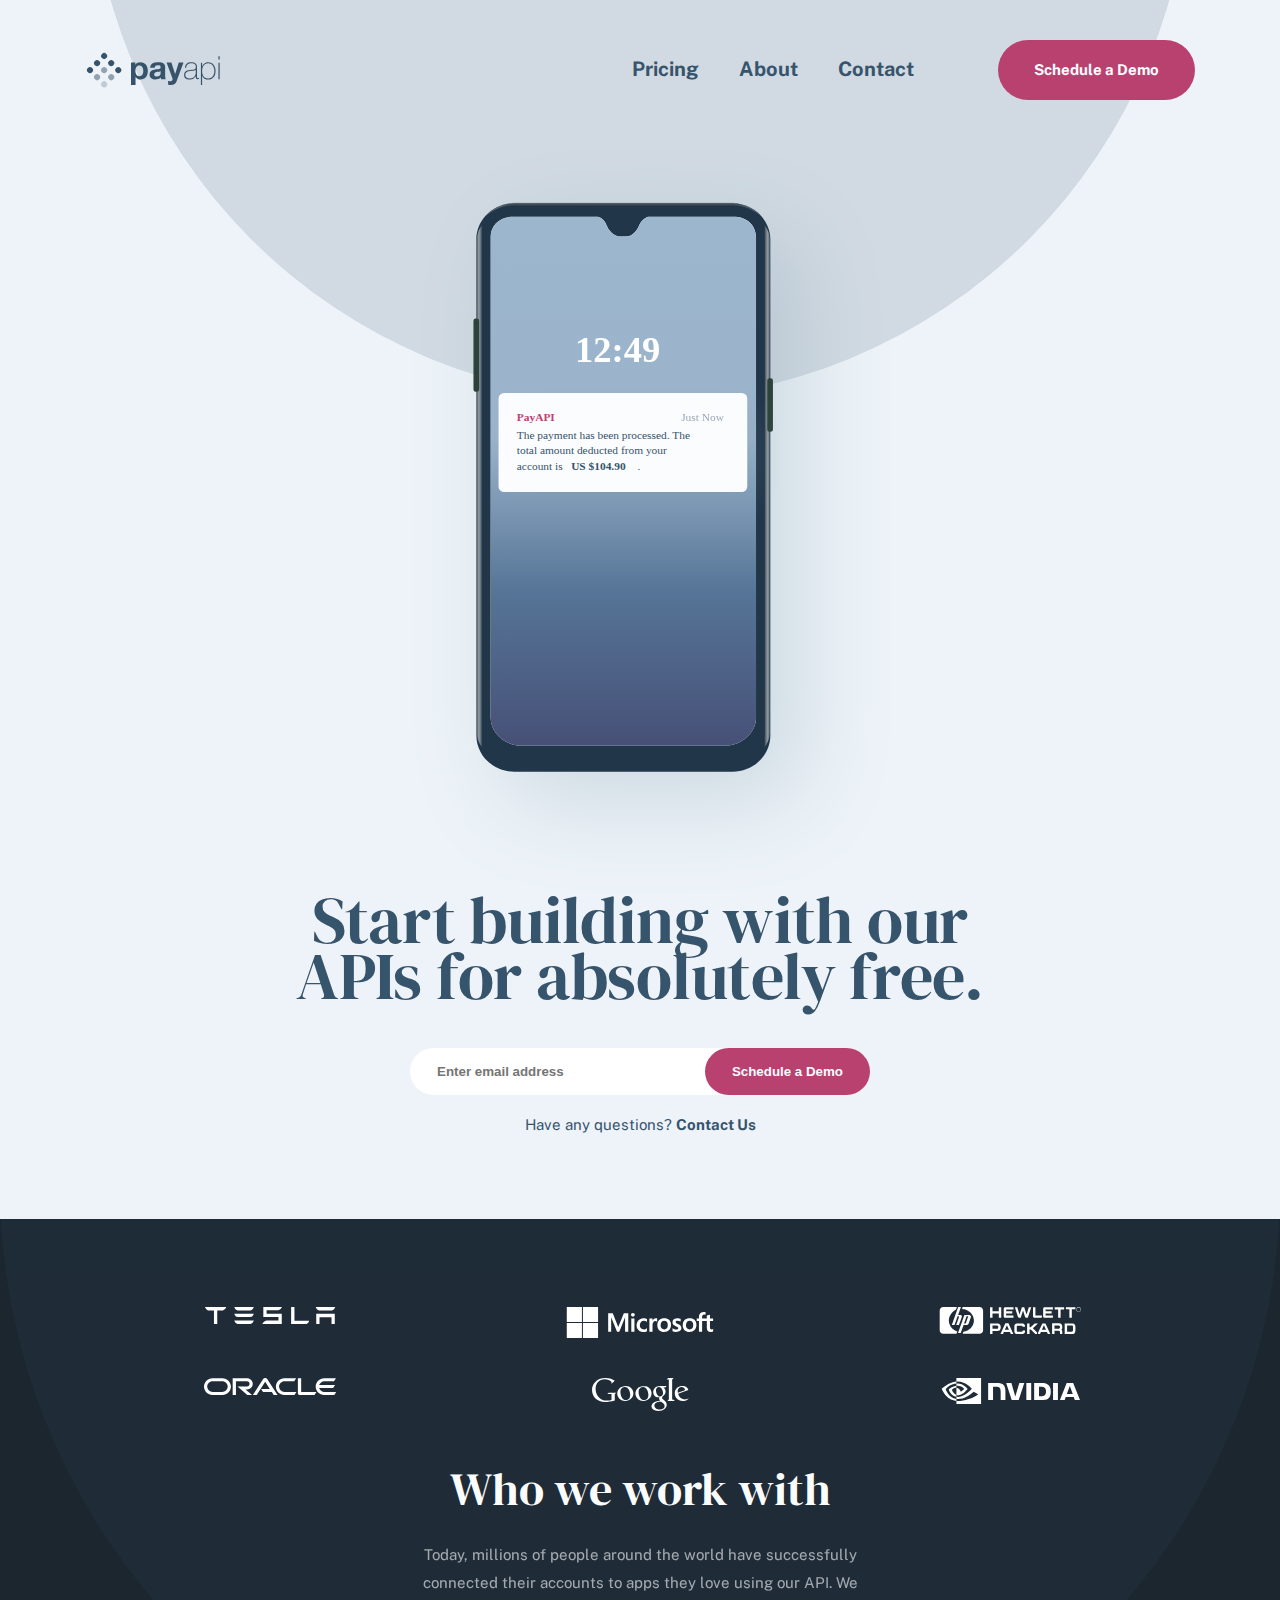
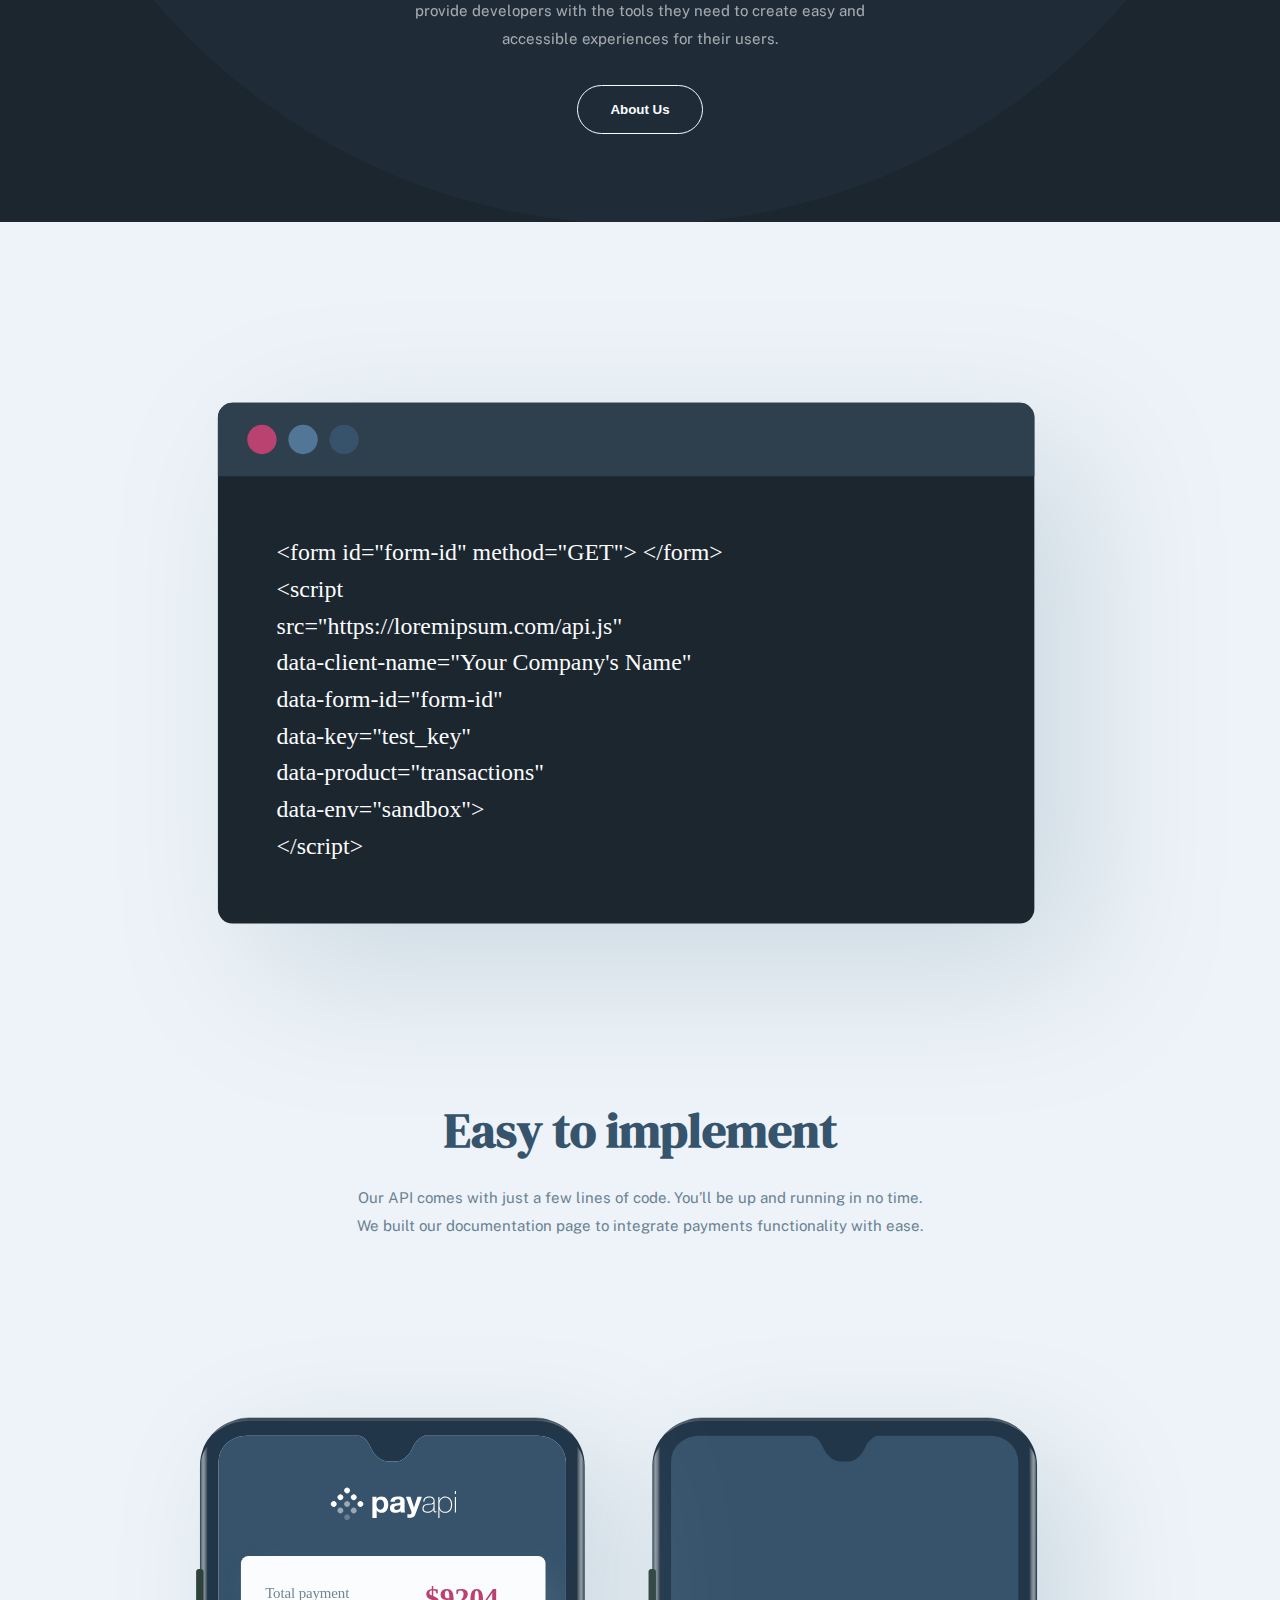
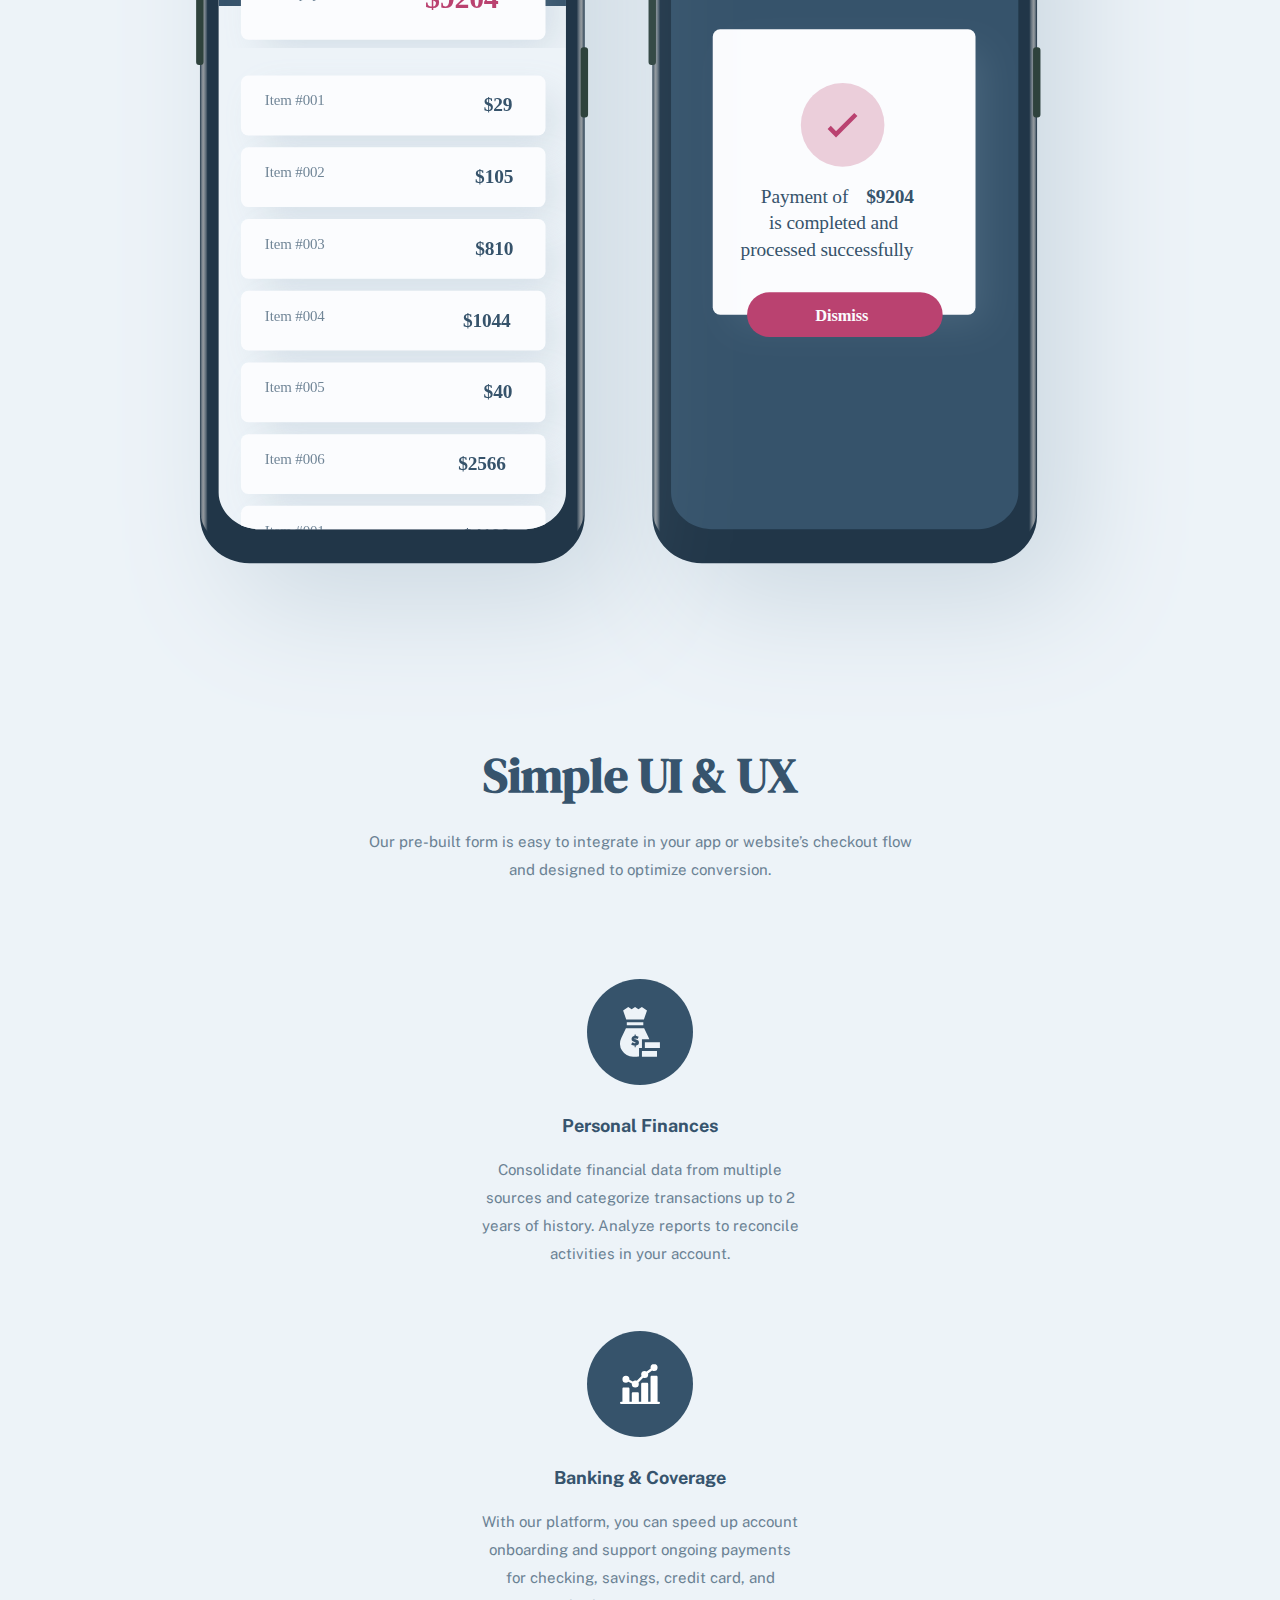
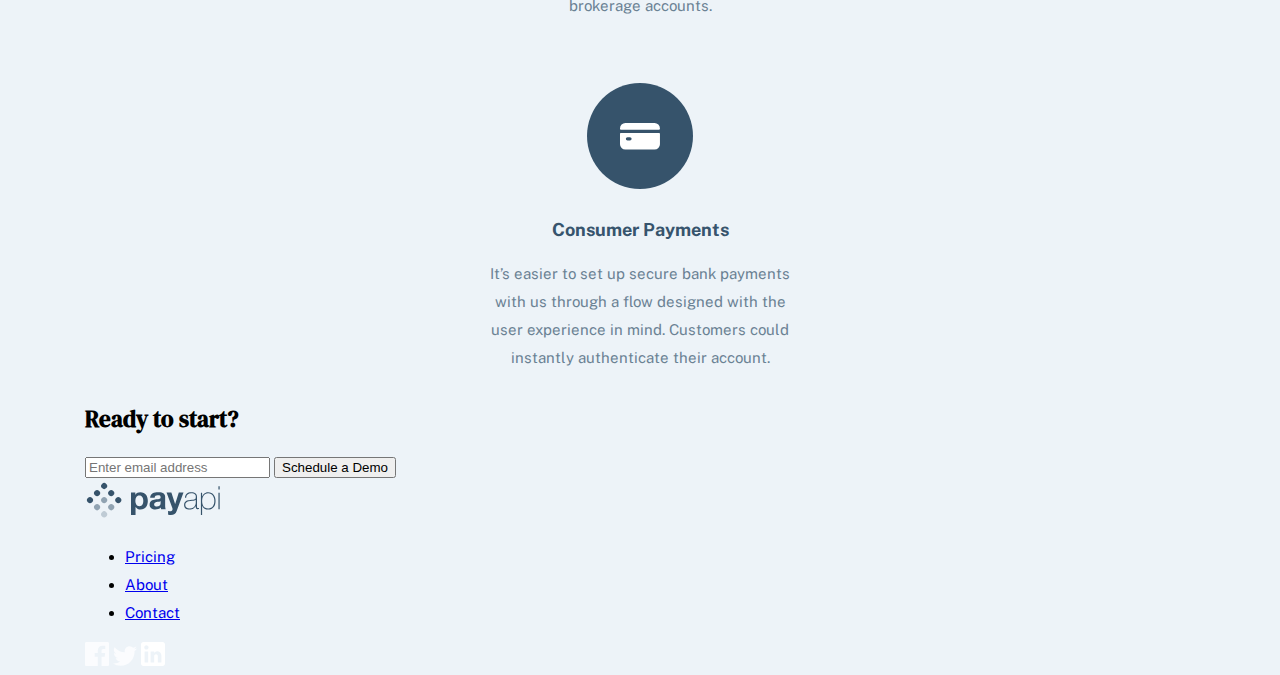
==== commit 93c7d9c0: "finished mobile version of services section" ====
--- a/index.html
+++ b/index.html
@@ -107,19 +107,19 @@
         <div class="services__container">
           <div class="service__item">
             <img src="/assets/home/desktop/icon-personal-finances.svg">
-            <p class="service__title">Personal Finances</p>
+            <h3 class="service__title">Personal Finances</h3>
             <p>Consolidate financial data from multiple sources and categorize transactions up to
               2 years of history. Analyze reports to reconcile activities in your account.</p>
           </div>
           <div class="service__item">
             <img src="/assets/home/desktop/icon-banking-and-coverage.svg">
-            <p class="service__title">Banking & Coverage</p>
+            <h3 class="service__title">Banking & Coverage</h3>
             <p>With our platform, you can speed up account onboarding and support ongoing payments
               for checking, savings, credit card, and brokerage accounts.</p>
           </div>
           <div class="service__item">
             <img src="/assets/home/desktop/icon-consumer-payments.svg">
-            <p class="service__title">Consumer Payments</p>
+            <h3 class="service__title">Consumer Payments</h3>
             <p>It’s easier to set up secure bank payments with us through a flow designed with the
               user experience in mind. Customers could instantly authenticate their account.</p>
           </div>
--- a/styles/index.min.css
+++ b/styles/index.min.css
@@ -1 +1 @@
-@import"https://fonts.googleapis.com/css2?family=DM+Serif+Display&family=Public+Sans:wght@100;400&display=swap";:root{--bg-pink-100: hsl(337, 60%, 64%);--bg-pink-200: hsl(337, 48%, 49%);--bg-body: #edf3f8;--bg-blue-100: hsl(207, 16%, 50%);--bg-blue-200: #1b262f;--text1: #fbfcfe;--text2: hsl(207, 33%, 32%);--fs-body: 0.938rem;--fs-72: 4.5rem;--fs-56: 3.5rem;--fs-48: 3rem;--fs-32: 2rem;--fs-25: 1.6rem;--fs-24: 1.5rem;--fs-20: 1.25rem;--container: 69.375rem}html{font-size:100%}*,*::before,*::after{box-sizing:inherit}h1,h2,h3,h4{font-family:"DM Serif Display",serif}body{box-sizing:border-box;margin:0;background-color:var(--bg-body);background-image:url("../assets/shared/desktop/bg-pattern-circle.svg");background-repeat:no-repeat;background-position:center -500px;font-size:var(--fs-body);line-height:28px;font-family:"Public Sans",sans-serif}.wrapper{width:calc(100% - 3rem);max-width:var(--container);margin-inline:auto}@media(min-width: 768px){body{background-size:1100px 1100px;background-position:center -700px}.wrapper{width:calc(100% - 4.87rem)}}@media(min-width: 1440px){body{background-size:900px 900px;background-position:890px -237px}}header{position:relative;display:flex;justify-content:space-between;padding:2.5rem 0}header nav ul{list-style:none;text-align:center;margin:0;z-index:2;padding:min(30vh,10rem) 2em;flex-direction:column;align-items:center;position:fixed;z-index:1000;inset:0 0 0 21%;background:var(--bg-blue-200);transform:translateX(100%)}header nav ul[data-visible=true]{transition:transform 350ms ease-out;transform:translateX(0%)}header nav ul[data-visible=true] li{margin-bottom:24px;font-weight:bold}header nav ul[data-visible=true] li a{text-decoration:none;color:var(--text1)}header nav .CTA-button{font-size:var(--fs-body);width:100%;margin-top:.438rem;font-weight:bold;color:var(--text1);border:none;border-radius:50px;padding:16px 36px;background-color:var(--bg-pink-200)}header .mobile-nav-toggle{display:block;background-color:rgba(0,0,0,0);background-image:url("../../assets/shared/mobile/menu.svg");background-repeat:no-repeat;border:0;z-index:9999;position:absolute;width:2rem;top:.7rem;right:0;aspect-ratio:1}header .mobile-nav-toggle[aria-expanded=true]{background-image:url("../../assets/shared/mobile/close.svg")}header .sr-only:not(:focus):not(:active){clip:rect(0 0 0 0);-webkit-clip-path:inset(50%);clip-path:inset(50%);height:1px;overflow:hidden;position:absolute;white-space:nowrap;width:1px}@media(min-width: 768px){header nav{display:flex;justify-content:space-between}header nav ul{display:flex;flex-direction:row;position:relative;transform:none;padding:0;background:none;inset:0;padding-left:1rem}header nav ul li{margin-left:2.5rem}header nav ul li a{font-size:var(--fs-20);font-weight:bold;color:var(--text2);text-decoration:none}header nav ul .CTA-button{margin-left:5.25rem;margin-right:0;margin-top:0}header .mobile-nav-toggle{display:none}}@media(min-width: 1440px){header nav ul .CTA-button{margin-left:25rem}}.header__container{position:relative;display:flex;justify-content:space-between;align-items:center}.hero .hero__container{display:flex;flex-direction:column;align-items:center}.hero .hero__container .hero__img{margin-left:1.5rem;width:55%;max-width:80%}.hero .hero__container .hero__content{text-align:center}.hero .hero__container .hero__content h1{margin-top:0;color:var(--text2);max-width:20ch;letter-spacing:-0.25px;font-weight:400;font-size:clamp(32px,2rem + (1vw - 3.75px)*3.7559,72px);line-height:36px}.hero .hero__container .hero__content form{display:flex;flex-direction:column}.hero .hero__container .hero__content form .input-group{display:flex;flex-direction:column}.hero .hero__container .hero__content form .input-group input{margin-bottom:1rem}.hero .hero__container .hero__content form .input-group input::-moz-placeholder{font-weight:bold}.hero .hero__container .hero__content form .input-group input::placeholder{font-weight:bold}.hero .hero__container .hero__content form .input-group input,.hero .hero__container .hero__content form .input-group button{padding:16px 27px;border:none;border-radius:50px}.hero .hero__container .hero__content form .input-group button{font-weight:bold;color:var(--text1);background-color:var(--bg-pink-200)}.hero .hero__container .hero__content form p{color:var(--text2)}@media(min-width: 767px){.hero .hero__container .hero__img{width:43%}.hero .hero__container .hero__content h1{max-width:21ch;line-height:56px}.hero .hero__container .hero__content form{display:inline-flex}.hero .hero__container .hero__content form .input-group{position:relative;display:inline-block}.hero .hero__container .hero__content form .input-group input,.hero .hero__container .hero__content form .input-group button{border:none;border-radius:50px}.hero .hero__container .hero__content form .input-group input{padding-right:16rem}.hero .hero__container .hero__content form .input-group button{position:absolute;top:0;right:0}.hero .hero__container .hero__content form p{margin:0}.hero .hero__container .hero__content form p span{font-weight:bold}}@media(min-width: 1440px){.hero .hero__container{flex-direction:row;justify-content:space-between;align-items:center}.hero .hero__container .hero__img{width:40%;order:2}.hero .hero__container .hero__content{text-align:left}.hero .hero__container .hero__content h1{max-width:15ch;line-height:72px}.hero .hero__container .hero__content form p{margin-left:25px}}.companies{background:var(--bg-blue-200);background-image:url("/assets/shared/desktop/bg-pattern-circle.svg");background-repeat:no-repeat;background-size:700px 700px;background-position:center -480px;color:var(--text1);margin:5rem 0;padding:5rem 0}.companies .companies__container .companies__images{display:grid;grid-template-columns:repeat(2, 1fr);justify-items:center;row-gap:40px}.companies .companies__container .companies__content{text-align:center}.companies .companies__container .companies__content h2{margin-top:3.5rem;font-weight:normal;font-size:clamp(32px,2rem + (1vw - 3.75px)*1.5023,48px)}.companies .companies__container .companies__content p{margin:1rem 0 2rem 0;line-height:28px;color:var(--text1);opacity:.6}.companies .companies__container .companies__content button{font-weight:bold;color:var(--text1);padding:1rem 2rem;border-radius:50px;background-color:rgba(0,0,0,0);border:1px solid var(--text1);outline:none}@media(min-width: 768px){.companies{background-size:cover;background-position:center -675px;padding:5.5rem 0}.companies .companies__container .companies__images{grid-template-columns:repeat(3, 1fr);margin-bottom:4rem}.companies .companies__container .companies__content{max-width:50ch;margin-inline:auto}}@media(min-width: 1440px){.companies{background-size:900px;background-position:-214px -498px;padding:6.25rem 0}.companies .companies__container{display:grid;grid-template-columns:repeat(2, 1fr)}.companies .companies__container .companies__images{grid-column:2;margin-bottom:0;align-items:center;row-gap:0}.companies .companies__container .companies__content{text-align:left;grid-row:1;margin-inline:0}.companies .companies__container .companies__content h2{margin:0}.companies .companies__container .companies__content p{margin:2.5rem 0 2rem 0}}.code .code__container{display:flex;flex-direction:column;align-items:center}.code .code__container img{width:100%;margin-left:2rem}.code .code__container .code__content{text-align:center;color:var(--bg-blue-100)}.code .code__container .code__content h2{margin-top:0;color:var(--text2);font-size:2.25rem}.code .code__container .code__content p{margin-inline:auto;line-height:28px;max-width:37ch}@media(min-width: 768px){.code .code__container img{margin-left:4rem}.code .code__container .code__content h2{font-size:3rem;margin-top:0}.code .code__container .code__content p{max-width:63ch}}@media(min-width: 1440px){.code .code__container{flex-direction:row}.code .code__container img{margin-left:0}.code .code__container .code__content{text-align:left}.code .code__container .code__content p{max-width:75ch}}.simpleUI{margin:5rem 0}.simpleUI .simpleUI__container{display:flex;flex-direction:column}.simpleUI .simpleUI__container img{margin-left:2rem}.simpleUI .simpleUI__container .simpleUI__content{text-align:center}.simpleUI .simpleUI__container .simpleUI__content h2{color:var(--text2);font-size:2.25rem}.simpleUI .simpleUI__container .simpleUI__content p{color:var(--bg-blue-100);margin-inline:auto;line-height:28px;max-width:37ch}/*# sourceMappingURL=index.min.css.map */+@import"https://fonts.googleapis.com/css2?family=DM+Serif+Display&family=Public+Sans:wght@100;400&display=swap";:root{--bg-pink-100: hsl(337, 60%, 64%);--bg-pink-200: hsl(337, 48%, 49%);--bg-body: #edf3f8;--bg-blue-100: hsl(207, 16%, 50%);--bg-blue-200: #1b262f;--text1: #fbfcfe;--text2: hsl(207, 33%, 32%);--fs-body: 0.938rem;--fs-72: 4.5rem;--fs-56: 3.5rem;--fs-48: 3rem;--fs-32: 2rem;--fs-25: 1.6rem;--fs-24: 1.5rem;--fs-20: 1.25rem;--container: 69.375rem}html{font-size:100%}*,*::before,*::after{box-sizing:inherit}h1,h2,h3,h4{font-family:"DM Serif Display",serif}body{box-sizing:border-box;margin:0;background-color:var(--bg-body);background-image:url("../assets/shared/desktop/bg-pattern-circle.svg");background-repeat:no-repeat;background-position:center -500px;font-size:var(--fs-body);line-height:28px;font-family:"Public Sans",sans-serif}.wrapper{width:calc(100% - 3rem);max-width:var(--container);margin-inline:auto}@media(min-width: 768px){body{background-size:1100px 1100px;background-position:center -700px}.wrapper{width:calc(100% - 4.87rem)}}@media(min-width: 1440px){body{background-size:900px 900px;background-position:890px -237px}}header{position:relative;display:flex;justify-content:space-between;padding:2.5rem 0}header nav ul{list-style:none;text-align:center;margin:0;z-index:2;padding:min(30vh,10rem) 2em;flex-direction:column;align-items:center;position:fixed;z-index:1000;inset:0 0 0 21%;background:var(--bg-blue-200);transform:translateX(100%)}header nav ul[data-visible=true]{transition:transform 350ms ease-out;transform:translateX(0%)}header nav ul[data-visible=true] li{margin-bottom:24px;font-weight:bold}header nav ul[data-visible=true] li a{text-decoration:none;color:var(--text1)}header nav .CTA-button{font-size:var(--fs-body);width:100%;margin-top:.438rem;font-weight:bold;color:var(--text1);border:none;border-radius:50px;padding:16px 36px;background-color:var(--bg-pink-200)}header .mobile-nav-toggle{display:block;background-color:rgba(0,0,0,0);background-image:url("../../assets/shared/mobile/menu.svg");background-repeat:no-repeat;border:0;z-index:9999;position:absolute;width:2rem;top:.7rem;right:0;aspect-ratio:1}header .mobile-nav-toggle[aria-expanded=true]{background-image:url("../../assets/shared/mobile/close.svg")}header .sr-only:not(:focus):not(:active){clip:rect(0 0 0 0);-webkit-clip-path:inset(50%);clip-path:inset(50%);height:1px;overflow:hidden;position:absolute;white-space:nowrap;width:1px}@media(min-width: 768px){header nav{display:flex;justify-content:space-between}header nav ul{display:flex;flex-direction:row;position:relative;transform:none;padding:0;background:none;inset:0;padding-left:1rem}header nav ul li{margin-left:2.5rem}header nav ul li a{font-size:var(--fs-20);font-weight:bold;color:var(--text2);text-decoration:none}header nav ul .CTA-button{margin-left:5.25rem;margin-right:0;margin-top:0}header .mobile-nav-toggle{display:none}}@media(min-width: 1440px){header nav ul .CTA-button{margin-left:25rem}}.header__container{position:relative;display:flex;justify-content:space-between;align-items:center}.hero .hero__container{display:flex;flex-direction:column;align-items:center}.hero .hero__container .hero__img{margin-left:1.5rem;width:55%;max-width:80%}.hero .hero__container .hero__content{text-align:center}.hero .hero__container .hero__content h1{margin-top:0;color:var(--text2);max-width:20ch;letter-spacing:-0.25px;font-weight:400;font-size:clamp(32px,2rem + (1vw - 3.75px)*3.7559,72px);line-height:36px}.hero .hero__container .hero__content form{display:flex;flex-direction:column}.hero .hero__container .hero__content form .input-group{display:flex;flex-direction:column}.hero .hero__container .hero__content form .input-group input{margin-bottom:1rem}.hero .hero__container .hero__content form .input-group input::-moz-placeholder{font-weight:bold}.hero .hero__container .hero__content form .input-group input::placeholder{font-weight:bold}.hero .hero__container .hero__content form .input-group input,.hero .hero__container .hero__content form .input-group button{padding:16px 27px;border:none;border-radius:50px}.hero .hero__container .hero__content form .input-group button{font-weight:bold;color:var(--text1);background-color:var(--bg-pink-200)}.hero .hero__container .hero__content form p{color:var(--text2)}@media(min-width: 767px){.hero .hero__container .hero__img{width:43%}.hero .hero__container .hero__content h1{max-width:21ch;line-height:56px}.hero .hero__container .hero__content form{display:inline-flex}.hero .hero__container .hero__content form .input-group{position:relative;display:inline-block}.hero .hero__container .hero__content form .input-group input,.hero .hero__container .hero__content form .input-group button{border:none;border-radius:50px}.hero .hero__container .hero__content form .input-group input{padding-right:16rem}.hero .hero__container .hero__content form .input-group button{position:absolute;top:0;right:0}.hero .hero__container .hero__content form p{margin:0}.hero .hero__container .hero__content form p span{font-weight:bold}}@media(min-width: 1440px){.hero .hero__container{flex-direction:row;justify-content:space-between;align-items:center}.hero .hero__container .hero__img{width:40%;order:2}.hero .hero__container .hero__content{text-align:left}.hero .hero__container .hero__content h1{max-width:15ch;line-height:72px}.hero .hero__container .hero__content form p{margin-left:25px}}.companies{background:var(--bg-blue-200);background-image:url("/assets/shared/desktop/bg-pattern-circle.svg");background-repeat:no-repeat;background-size:700px 700px;background-position:center -480px;color:var(--text1);margin:5rem 0;padding:5rem 0}.companies .companies__container .companies__images{display:grid;grid-template-columns:repeat(2, 1fr);justify-items:center;row-gap:40px}.companies .companies__container .companies__content{text-align:center}.companies .companies__container .companies__content h2{margin-top:3.5rem;font-weight:normal;font-size:clamp(32px,2rem + (1vw - 3.75px)*1.5023,48px)}.companies .companies__container .companies__content p{margin:1rem 0 2rem 0;line-height:28px;color:var(--text1);opacity:.6}.companies .companies__container .companies__content button{font-weight:bold;color:var(--text1);padding:1rem 2rem;border-radius:50px;background-color:rgba(0,0,0,0);border:1px solid var(--text1);outline:none}@media(min-width: 768px){.companies{background-size:cover;background-position:center -675px;padding:5.5rem 0}.companies .companies__container .companies__images{grid-template-columns:repeat(3, 1fr);margin-bottom:4rem}.companies .companies__container .companies__content{max-width:50ch;margin-inline:auto}}@media(min-width: 1440px){.companies{background-size:900px;background-position:-214px -498px;padding:6.25rem 0}.companies .companies__container{display:grid;grid-template-columns:repeat(2, 1fr)}.companies .companies__container .companies__images{grid-column:2;margin-bottom:0;align-items:center;row-gap:0}.companies .companies__container .companies__content{text-align:left;grid-row:1;margin-inline:0}.companies .companies__container .companies__content h2{margin:0}.companies .companies__container .companies__content p{margin:2.5rem 0 2rem 0}}.code .code__container{display:flex;flex-direction:column;align-items:center}.code .code__container img{width:100%;margin-left:2rem}.code .code__container .code__content{text-align:center;color:var(--bg-blue-100)}.code .code__container .code__content h2{margin-top:0;color:var(--text2);font-size:2.25rem}.code .code__container .code__content p{margin-inline:auto;line-height:28px;max-width:37ch}@media(min-width: 768px){.code .code__container img{margin-left:4rem}.code .code__container .code__content h2{font-size:3rem;margin-top:0}.code .code__container .code__content p{max-width:63ch}}@media(min-width: 1440px){.code .code__container{flex-direction:row}.code .code__container img{margin-left:0}.code .code__container .code__content{text-align:left}.code .code__container .code__content p{max-width:75ch}}.simpleUI{margin:5rem 0}.simpleUI .simpleUI__container{display:flex;flex-direction:column}.simpleUI .simpleUI__container img{margin-left:2rem}.simpleUI .simpleUI__container .simpleUI__content{text-align:center}.simpleUI .simpleUI__container .simpleUI__content h2{color:var(--text2);font-size:2.25rem}.simpleUI .simpleUI__container .simpleUI__content p{color:var(--bg-blue-100);margin-inline:auto;line-height:28px;max-width:37ch}@media(min-width: 768px){.simpleUI .simpleUI__container .simpleUI__content h2{color:var(--text2);font-size:3rem}.simpleUI .simpleUI__container .simpleUI__content p{max-width:61ch}}@media(min-width: 1440px){.simpleUI .simpleUI__container{flex-direction:row;align-items:center}.simpleUI .simpleUI__container img{margin-left:0;order:1}.simpleUI .simpleUI__container .simpleUI__content{margin-left:2rem;text-align:left}.simpleUI .simpleUI__container .simpleUI__content h2{color:var(--text2);font-size:3rem}.simpleUI .simpleUI__container .simpleUI__content p{max-width:61ch}}.services .services__container{display:grid;grid-template-rows:repeat(3, 1fr);row-gap:3rem;place-items:end}.services .services__container .service__item{text-align:center;margin-inline:auto}.services .services__container .service__item .service__title{font-family:"Public Sans",sans-serif;margin-bottom:1rem;color:var(--text2);font-size:1.125rem;font-weight:bold}.services .services__container .service__item p{color:var(--bg-blue-100);max-width:36ch}/*# sourceMappingURL=index.min.css.map */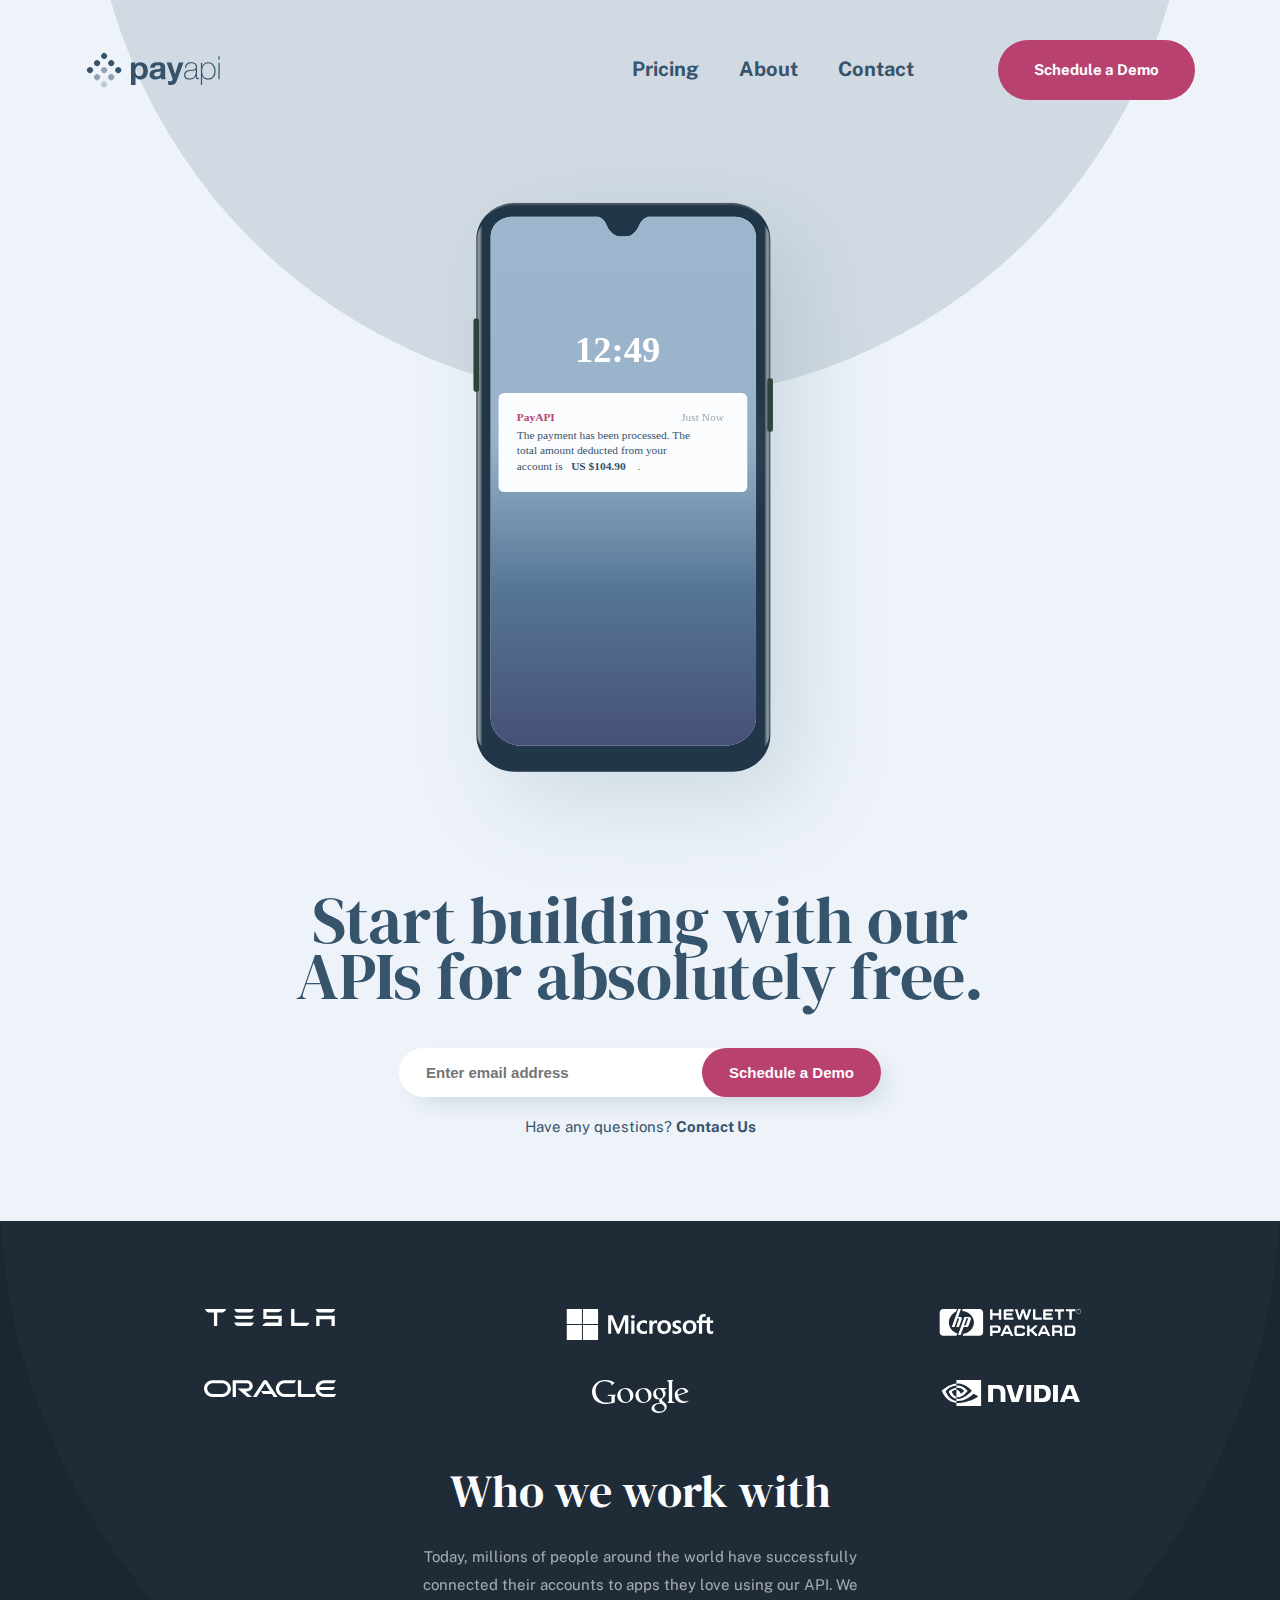
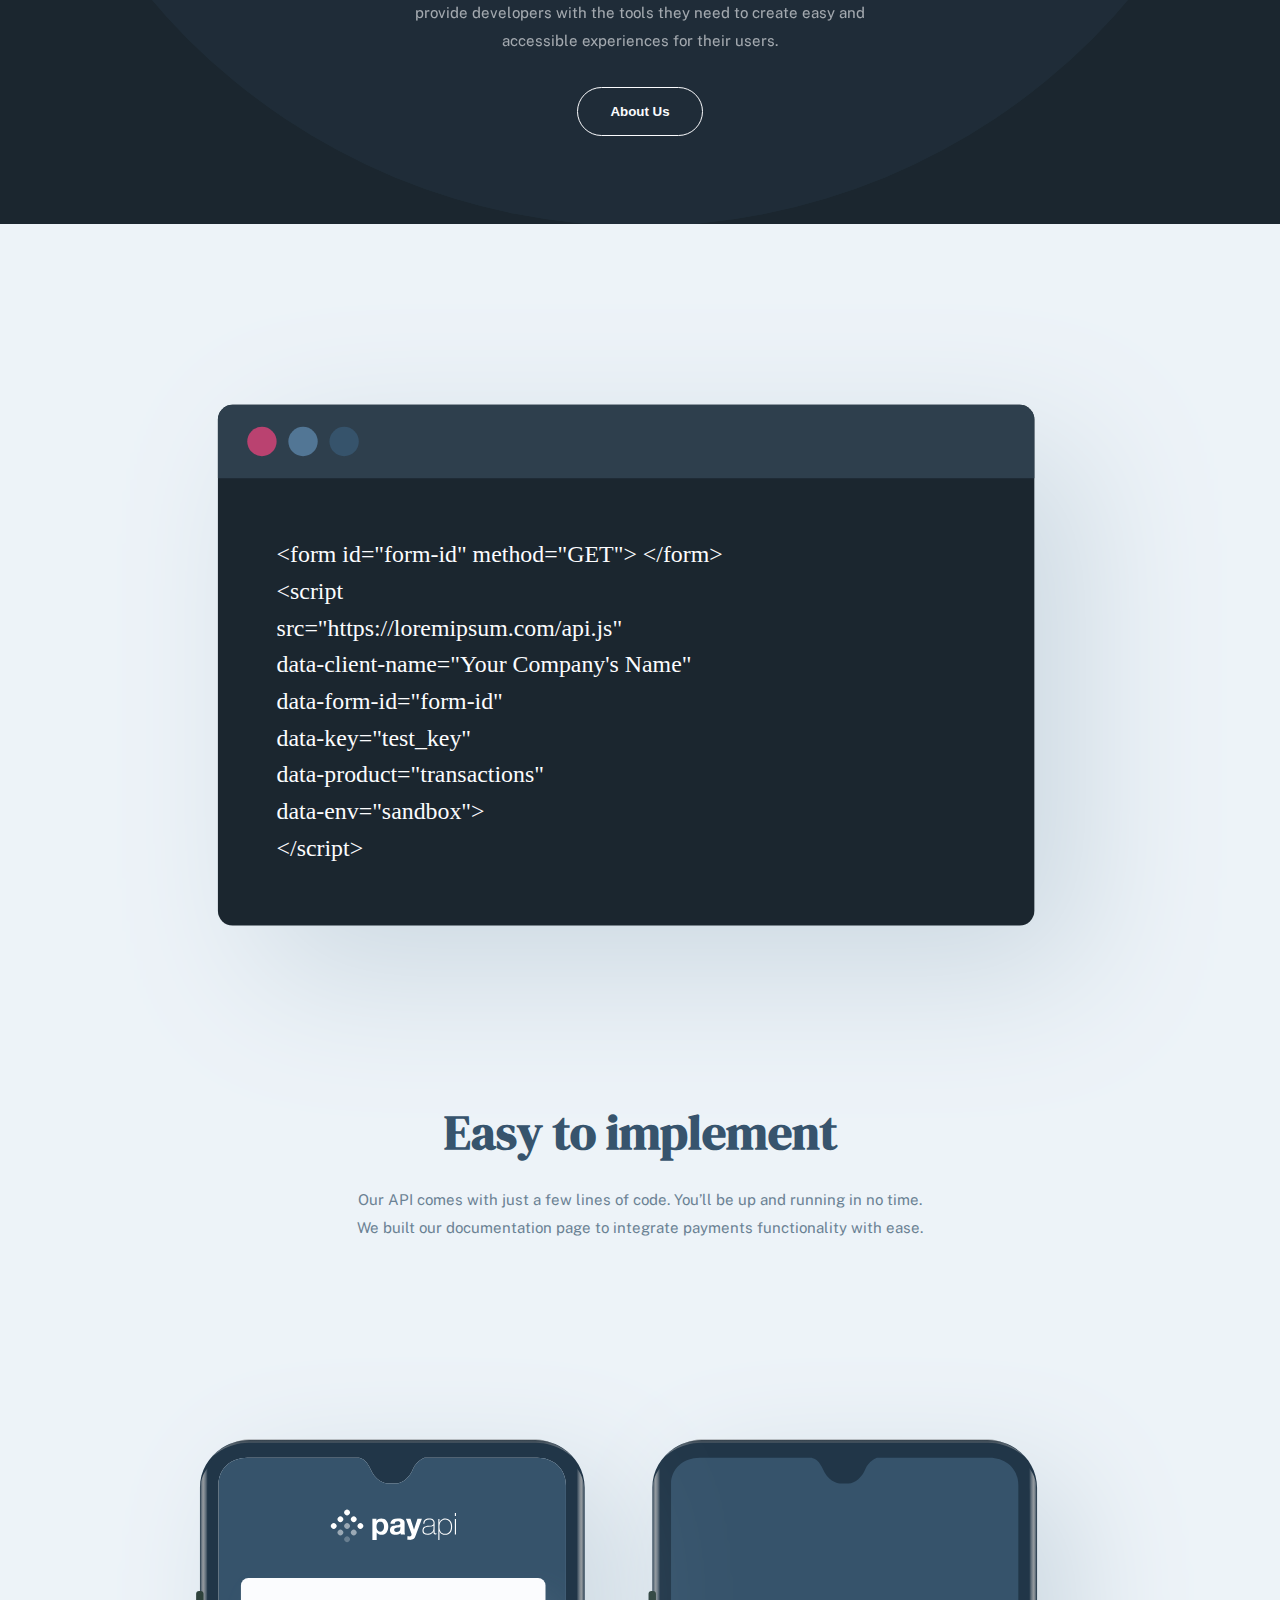
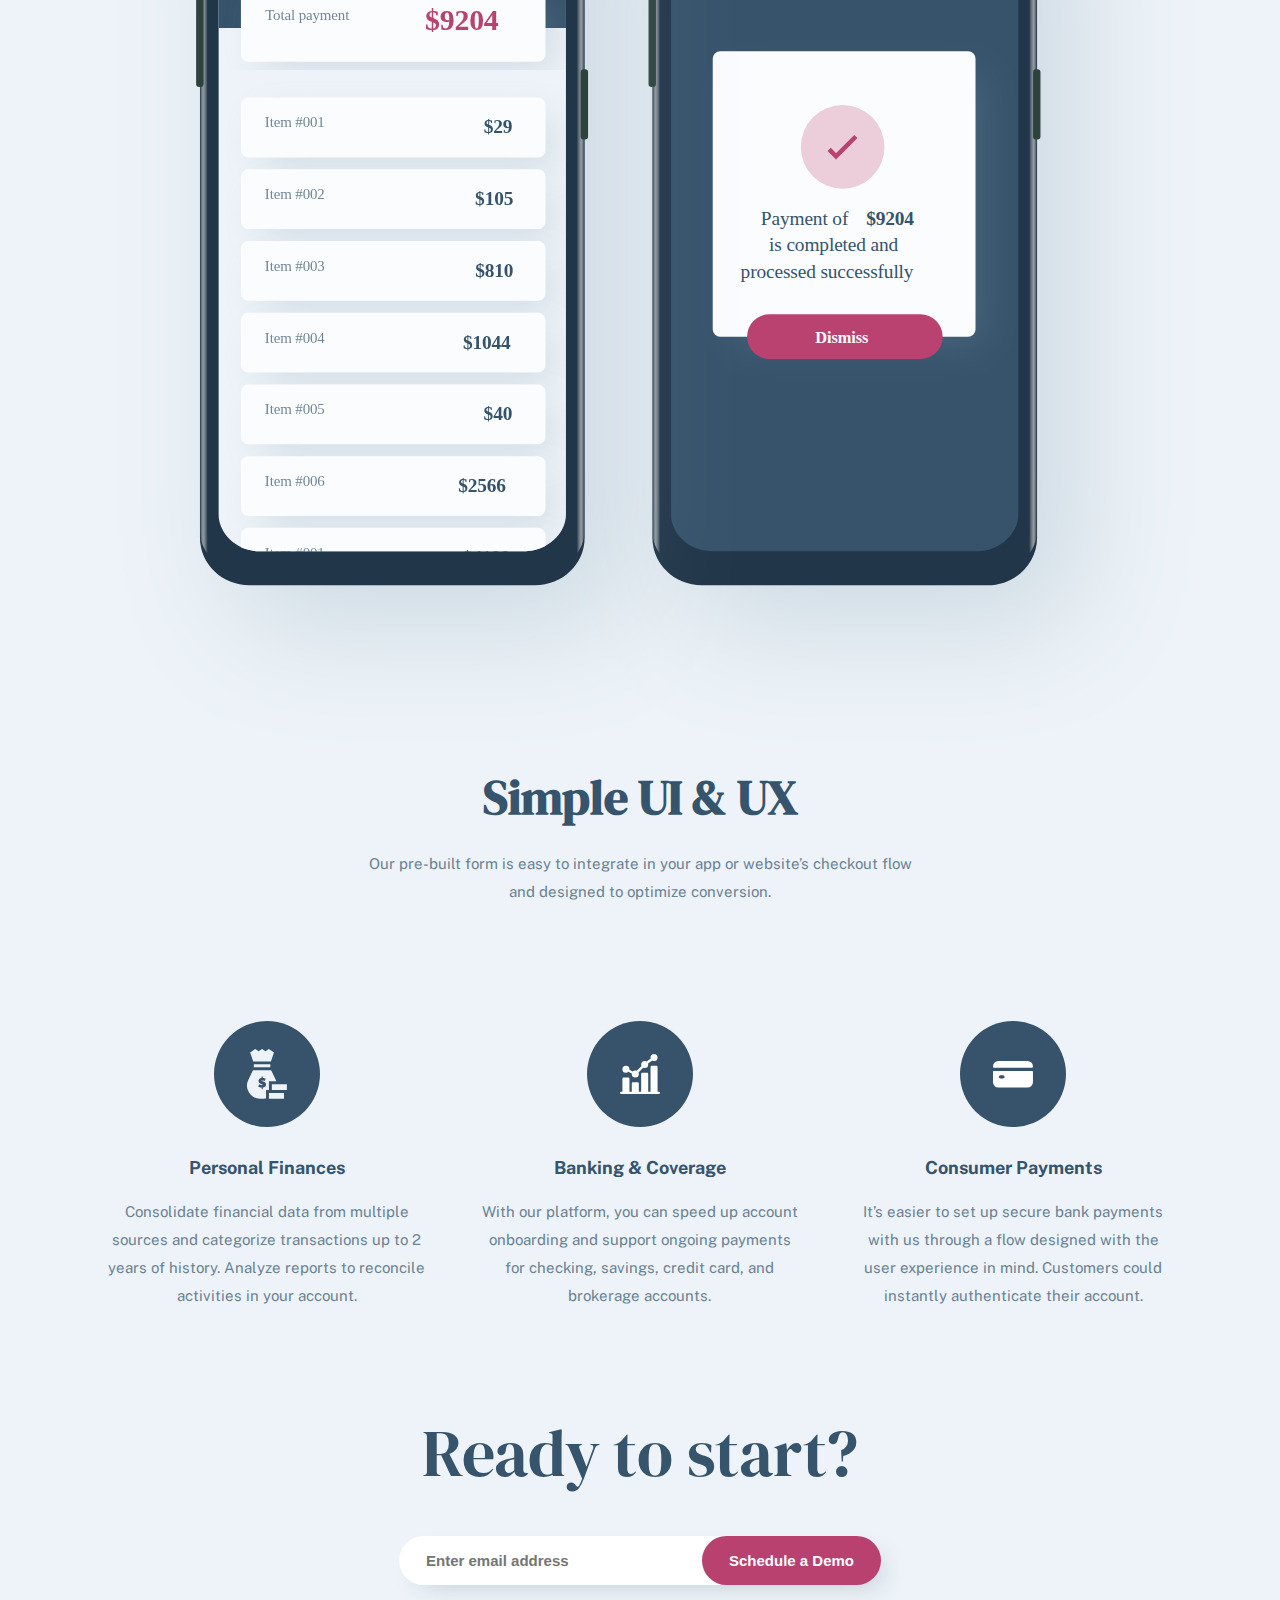
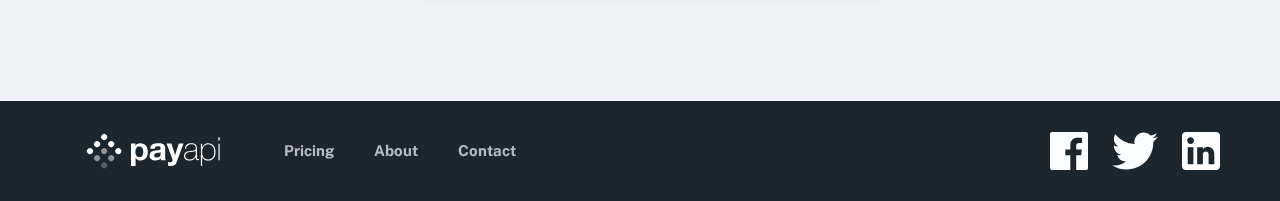
==== commit 13864949: "finished home page" ====
--- a/index.html
+++ b/index.html
@@ -145,10 +145,27 @@
   <footer>
     <div class="wrapper">
       <div class="footer__container">
-        <div>
-          <img src="./assets/shared/desktop/logo.svg" alt="PayAPI" />
+        <div class="footer__nav">
+          <svg width="135" height="38" xmlns="http://www.w3.org/2000/svg">
+            <g fill="#fff" fill-rule="evenodd">
+              <path
+                d="M50.544 33.934v-7.84h.064a5.36 5.36 0 002.128 1.84c.864.416 1.808.624 2.832.624 1.216 0 2.277-.235 3.184-.704a6.738 6.738 0 002.272-1.888 8.147 8.147 0 001.36-2.72 11.37 11.37 0 00.448-3.2c0-1.173-.15-2.299-.448-3.376-.299-1.077-.757-2.021-1.376-2.832a6.937 6.937 0 00-2.336-1.952c-.939-.49-2.059-.736-3.36-.736-1.024 0-1.963.203-2.816.608-.853.405-1.557 1.056-2.112 1.952h-.064v-2.112H46v22.336h4.544zm3.808-8.768c-.725 0-1.344-.15-1.856-.448a3.595 3.595 0 01-1.232-1.168 5.044 5.044 0 01-.672-1.68 9.192 9.192 0 01-.208-1.952c0-.683.064-1.344.192-1.984a4.98 4.98 0 01.656-1.696c.31-.49.715-.89 1.216-1.2.501-.31 1.125-.464 1.872-.464.725 0 1.339.155 1.84.464.501.31.912.715 1.232 1.216.32.501.55 1.072.688 1.712.139.64.208 1.29.208 1.952 0 .661-.064 1.312-.192 1.952-.128.64-.347 1.2-.656 1.68-.31.48-.715.87-1.216 1.168-.501.299-1.125.448-1.872.448zm15.882 3.392c1.024 0 2.027-.15 3.008-.448a5.921 5.921 0 002.56-1.568 6.52 6.52 0 00.32 1.6h4.608c-.213-.341-.363-.853-.448-1.536a17.288 17.288 0 01-.128-2.144v-8.608c0-1.003-.224-1.808-.672-2.416a4.603 4.603 0 00-1.728-1.424 7.733 7.733 0 00-2.336-.688 18.543 18.543 0 00-2.528-.176c-.917 0-1.83.09-2.736.272a7.809 7.809 0 00-2.448.912 5.448 5.448 0 00-1.792 1.696c-.47.704-.736 1.59-.8 2.656h4.544c.085-.896.384-1.536.896-1.92.512-.384 1.216-.576 2.112-.576.405 0 .784.027 1.136.08.352.053.661.16.928.32s.48.384.64.672c.16.288.24.677.24 1.168.021.47-.117.827-.416 1.072-.299.245-.704.432-1.216.56-.512.128-1.099.224-1.76.288-.661.064-1.333.15-2.016.256-.683.107-1.36.25-2.032.432a5.735 5.735 0 00-1.792.816c-.523.363-.95.848-1.28 1.456-.33.608-.496 1.381-.496 2.32 0 .853.144 1.59.432 2.208a4.17 4.17 0 001.2 1.536c.512.405 1.11.704 1.792.896a8.127 8.127 0 002.208.288zm1.696-3.008c-.363 0-.715-.032-1.056-.096a2.566 2.566 0 01-.896-.336 1.717 1.717 0 01-.608-.656c-.15-.277-.224-.619-.224-1.024 0-.427.075-.779.224-1.056.15-.277.347-.507.592-.688a2.98 2.98 0 01.864-.432c.33-.107.667-.192 1.008-.256.363-.064.725-.117 1.088-.16.363-.043.71-.096 1.04-.16.33-.064.64-.144.928-.24.288-.096.528-.23.72-.4v1.696c0 .256-.027.597-.08 1.024a3.428 3.428 0 01-.432 1.264c-.235.416-.597.773-1.088 1.072-.49.299-1.184.448-2.08.448zm13.962 8.384c1.557 0 2.773-.288 3.648-.864.874-.576 1.557-1.536 2.048-2.88L98.5 11.598h-4.704L90.18 22.926h-.064l-3.744-11.328H81.54l5.792 15.52c.128.32.192.661.192 1.024 0 .49-.144.939-.432 1.344-.288.405-.731.64-1.328.704-.448.021-.896.01-1.344-.032-.448-.043-.886-.085-1.312-.128v3.744c.469.043.933.08 1.392.112.458.032.922.048 1.392.048zm18.698-5.408c.789 0 1.514-.096 2.176-.288a6.581 6.581 0 001.776-.8c.522-.341.965-.73 1.328-1.168.362-.437.64-.901.832-1.392h.064v.864c0 .341.026.656.08.944.053.288.154.539.304.752.149.213.368.384.656.512.288.128.677.192 1.168.192.34 0 .672-.043.992-.128V26.99a5.835 5.835 0 01-.896.096c-.278 0-.491-.059-.64-.176a.961.961 0 01-.32-.464 2.357 2.357 0 01-.112-.64c-.011-.235-.016-.47-.016-.704v-9.568c0-1.259-.454-2.277-1.36-3.056-.907-.779-2.352-1.168-4.336-1.168-1.984 0-3.515.453-4.592 1.36-1.078.907-1.66 2.267-1.744 4.08h1.216c.085-1.472.58-2.57 1.488-3.296.906-.725 2.096-1.088 3.568-1.088.832 0 1.536.085 2.112.256.576.17 1.045.405 1.408.704.362.299.629.64.8 1.024.17.384.256.8.256 1.248 0 .576-.032 1.056-.096 1.44a1.64 1.64 0 01-.48.944c-.256.245-.635.437-1.136.576-.502.139-1.19.24-2.064.304l-1.888.16c-.662.064-1.35.17-2.064.32-.715.15-1.366.4-1.952.752a4.367 4.367 0 00-1.456 1.44c-.384.608-.576 1.392-.576 2.352 0 1.579.48 2.747 1.44 3.504.96.757 2.314 1.136 4.064 1.136zm.032-1.056c-1.344 0-2.4-.293-3.168-.88-.768-.587-1.152-1.488-1.152-2.704 0-.768.149-1.392.448-1.872.298-.48.688-.859 1.168-1.136a5.213 5.213 0 011.616-.592 20.778 20.778 0 011.792-.272l2.048-.192a16.93 16.93 0 002.032-.288c.608-.128 1.06-.373 1.36-.736v3.072c0 .213-.06.624-.176 1.232-.118.608-.39 1.237-.816 1.888-.427.65-1.046 1.227-1.856 1.728-.811.501-1.91.752-3.296.752zm12.49 6.56v-9.312h.063c.491 1.344 1.27 2.315 2.336 2.912 1.067.597 2.283.896 3.648.896 1.26 0 2.352-.213 3.28-.64a6.254 6.254 0 002.304-1.776c.608-.757 1.062-1.659 1.36-2.704.3-1.045.448-2.197.448-3.456 0-1.152-.149-2.25-.448-3.296-.298-1.045-.752-1.963-1.36-2.752a6.651 6.651 0 00-2.304-1.888c-.928-.47-2.02-.704-3.28-.704-.896 0-1.69.139-2.384.416a6.39 6.39 0 00-1.776 1.04c-.49.416-.885.87-1.184 1.36-.298.49-.512.939-.64 1.344h-.064v-3.776h-1.216V34.03h1.216zm6.047-6.56c-1.152 0-2.117-.208-2.896-.624a5.008 5.008 0 01-1.856-1.664c-.458-.693-.784-1.493-.976-2.4a13.637 13.637 0 01-.288-2.832c0-.981.107-1.925.32-2.832a7.152 7.152 0 011.04-2.416 5.407 5.407 0 011.872-1.696c.768-.427 1.696-.64 2.784-.64 1.11 0 2.054.219 2.832.656a5.599 5.599 0 011.904 1.728c.491.715.854 1.525 1.088 2.432.235.907.352 1.83.352 2.768 0 1.024-.122 1.99-.368 2.896-.245.907-.618 1.701-1.12 2.384a5.487 5.487 0 01-1.92 1.632c-.778.405-1.7.608-2.768.608zm11.498-18.88V5.294h-1.216V8.59h1.216zm0 19.552V11.694h-1.216v16.448h1.216z"
+                fill-rule="nonzero" />
+              <g>
+                <circle transform="rotate(45 19.142 5)" cx="19.142" cy="5" r="3" />
+                <circle transform="rotate(45 26.213 12.071)" cx="26.213" cy="12.071" r="3" />
+                <circle transform="rotate(45 33.284 19.142)" cx="33.284" cy="19.142" r="3" />
+                <circle transform="rotate(45 12.071 12.071)" cx="12.071" cy="12.071" r="3" />
+                <circle opacity=".5" transform="rotate(45 19.142 19.142)" cx="19.142" cy="19.142" r="3" />
+                <circle opacity=".5" transform="rotate(45 26.213 26.213)" cx="26.213" cy="26.213" r="3" />
+                <circle transform="rotate(45 5 19.142)" cx="5" cy="19.142" r="3" />
+                <circle opacity=".5" transform="rotate(45 12.071 26.213)" cx="12.071" cy="26.213" r="3" />
+                <circle opacity=".25" transform="rotate(45 19.142 33.284)" cx="19.142" cy="33.284" r="3" />
+              </g>
+            </g>
+          </svg>
           <nav>
-            <ul id="menu">
+            <ul>
               <li><a href="/pricing.html">Pricing</a></li>
               <li><a href="/about.html">About</a></li>
               <li><a href="/contact.html">Contact</a></li>
--- a/styles/index.min.css
+++ b/styles/index.min.css
@@ -1 +1 @@
-@import"https://fonts.googleapis.com/css2?family=DM+Serif+Display&family=Public+Sans:wght@100;400&display=swap";:root{--bg-pink-100: hsl(337, 60%, 64%);--bg-pink-200: hsl(337, 48%, 49%);--bg-body: #edf3f8;--bg-blue-100: hsl(207, 16%, 50%);--bg-blue-200: #1b262f;--text1: #fbfcfe;--text2: hsl(207, 33%, 32%);--fs-body: 0.938rem;--fs-72: 4.5rem;--fs-56: 3.5rem;--fs-48: 3rem;--fs-32: 2rem;--fs-25: 1.6rem;--fs-24: 1.5rem;--fs-20: 1.25rem;--container: 69.375rem}html{font-size:100%}*,*::before,*::after{box-sizing:inherit}h1,h2,h3,h4{font-family:"DM Serif Display",serif}body{box-sizing:border-box;margin:0;background-color:var(--bg-body);background-image:url("../assets/shared/desktop/bg-pattern-circle.svg");background-repeat:no-repeat;background-position:center -500px;font-size:var(--fs-body);line-height:28px;font-family:"Public Sans",sans-serif}.wrapper{width:calc(100% - 3rem);max-width:var(--container);margin-inline:auto}@media(min-width: 768px){body{background-size:1100px 1100px;background-position:center -700px}.wrapper{width:calc(100% - 4.87rem)}}@media(min-width: 1440px){body{background-size:900px 900px;background-position:890px -237px}}header{position:relative;display:flex;justify-content:space-between;padding:2.5rem 0}header nav ul{list-style:none;text-align:center;margin:0;z-index:2;padding:min(30vh,10rem) 2em;flex-direction:column;align-items:center;position:fixed;z-index:1000;inset:0 0 0 21%;background:var(--bg-blue-200);transform:translateX(100%)}header nav ul[data-visible=true]{transition:transform 350ms ease-out;transform:translateX(0%)}header nav ul[data-visible=true] li{margin-bottom:24px;font-weight:bold}header nav ul[data-visible=true] li a{text-decoration:none;color:var(--text1)}header nav .CTA-button{font-size:var(--fs-body);width:100%;margin-top:.438rem;font-weight:bold;color:var(--text1);border:none;border-radius:50px;padding:16px 36px;background-color:var(--bg-pink-200)}header .mobile-nav-toggle{display:block;background-color:rgba(0,0,0,0);background-image:url("../../assets/shared/mobile/menu.svg");background-repeat:no-repeat;border:0;z-index:9999;position:absolute;width:2rem;top:.7rem;right:0;aspect-ratio:1}header .mobile-nav-toggle[aria-expanded=true]{background-image:url("../../assets/shared/mobile/close.svg")}header .sr-only:not(:focus):not(:active){clip:rect(0 0 0 0);-webkit-clip-path:inset(50%);clip-path:inset(50%);height:1px;overflow:hidden;position:absolute;white-space:nowrap;width:1px}@media(min-width: 768px){header nav{display:flex;justify-content:space-between}header nav ul{display:flex;flex-direction:row;position:relative;transform:none;padding:0;background:none;inset:0;padding-left:1rem}header nav ul li{margin-left:2.5rem}header nav ul li a{font-size:var(--fs-20);font-weight:bold;color:var(--text2);text-decoration:none}header nav ul .CTA-button{margin-left:5.25rem;margin-right:0;margin-top:0}header .mobile-nav-toggle{display:none}}@media(min-width: 1440px){header nav ul .CTA-button{margin-left:25rem}}.header__container{position:relative;display:flex;justify-content:space-between;align-items:center}.hero .hero__container{display:flex;flex-direction:column;align-items:center}.hero .hero__container .hero__img{margin-left:1.5rem;width:55%;max-width:80%}.hero .hero__container .hero__content{text-align:center}.hero .hero__container .hero__content h1{margin-top:0;color:var(--text2);max-width:20ch;letter-spacing:-0.25px;font-weight:400;font-size:clamp(32px,2rem + (1vw - 3.75px)*3.7559,72px);line-height:36px}.hero .hero__container .hero__content form{display:flex;flex-direction:column}.hero .hero__container .hero__content form .input-group{display:flex;flex-direction:column}.hero .hero__container .hero__content form .input-group input{margin-bottom:1rem}.hero .hero__container .hero__content form .input-group input::-moz-placeholder{font-weight:bold}.hero .hero__container .hero__content form .input-group input::placeholder{font-weight:bold}.hero .hero__container .hero__content form .input-group input,.hero .hero__container .hero__content form .input-group button{padding:16px 27px;border:none;border-radius:50px}.hero .hero__container .hero__content form .input-group button{font-weight:bold;color:var(--text1);background-color:var(--bg-pink-200)}.hero .hero__container .hero__content form p{color:var(--text2)}@media(min-width: 767px){.hero .hero__container .hero__img{width:43%}.hero .hero__container .hero__content h1{max-width:21ch;line-height:56px}.hero .hero__container .hero__content form{display:inline-flex}.hero .hero__container .hero__content form .input-group{position:relative;display:inline-block}.hero .hero__container .hero__content form .input-group input,.hero .hero__container .hero__content form .input-group button{border:none;border-radius:50px}.hero .hero__container .hero__content form .input-group input{padding-right:16rem}.hero .hero__container .hero__content form .input-group button{position:absolute;top:0;right:0}.hero .hero__container .hero__content form p{margin:0}.hero .hero__container .hero__content form p span{font-weight:bold}}@media(min-width: 1440px){.hero .hero__container{flex-direction:row;justify-content:space-between;align-items:center}.hero .hero__container .hero__img{width:40%;order:2}.hero .hero__container .hero__content{text-align:left}.hero .hero__container .hero__content h1{max-width:15ch;line-height:72px}.hero .hero__container .hero__content form p{margin-left:25px}}.companies{background:var(--bg-blue-200);background-image:url("/assets/shared/desktop/bg-pattern-circle.svg");background-repeat:no-repeat;background-size:700px 700px;background-position:center -480px;color:var(--text1);margin:5rem 0;padding:5rem 0}.companies .companies__container .companies__images{display:grid;grid-template-columns:repeat(2, 1fr);justify-items:center;row-gap:40px}.companies .companies__container .companies__content{text-align:center}.companies .companies__container .companies__content h2{margin-top:3.5rem;font-weight:normal;font-size:clamp(32px,2rem + (1vw - 3.75px)*1.5023,48px)}.companies .companies__container .companies__content p{margin:1rem 0 2rem 0;line-height:28px;color:var(--text1);opacity:.6}.companies .companies__container .companies__content button{font-weight:bold;color:var(--text1);padding:1rem 2rem;border-radius:50px;background-color:rgba(0,0,0,0);border:1px solid var(--text1);outline:none}@media(min-width: 768px){.companies{background-size:cover;background-position:center -675px;padding:5.5rem 0}.companies .companies__container .companies__images{grid-template-columns:repeat(3, 1fr);margin-bottom:4rem}.companies .companies__container .companies__content{max-width:50ch;margin-inline:auto}}@media(min-width: 1440px){.companies{background-size:900px;background-position:-214px -498px;padding:6.25rem 0}.companies .companies__container{display:grid;grid-template-columns:repeat(2, 1fr)}.companies .companies__container .companies__images{grid-column:2;margin-bottom:0;align-items:center;row-gap:0}.companies .companies__container .companies__content{text-align:left;grid-row:1;margin-inline:0}.companies .companies__container .companies__content h2{margin:0}.companies .companies__container .companies__content p{margin:2.5rem 0 2rem 0}}.code .code__container{display:flex;flex-direction:column;align-items:center}.code .code__container img{width:100%;margin-left:2rem}.code .code__container .code__content{text-align:center;color:var(--bg-blue-100)}.code .code__container .code__content h2{margin-top:0;color:var(--text2);font-size:2.25rem}.code .code__container .code__content p{margin-inline:auto;line-height:28px;max-width:37ch}@media(min-width: 768px){.code .code__container img{margin-left:4rem}.code .code__container .code__content h2{font-size:3rem;margin-top:0}.code .code__container .code__content p{max-width:63ch}}@media(min-width: 1440px){.code .code__container{flex-direction:row}.code .code__container img{margin-left:0}.code .code__container .code__content{text-align:left}.code .code__container .code__content p{max-width:75ch}}.simpleUI{margin:5rem 0}.simpleUI .simpleUI__container{display:flex;flex-direction:column}.simpleUI .simpleUI__container img{margin-left:2rem}.simpleUI .simpleUI__container .simpleUI__content{text-align:center}.simpleUI .simpleUI__container .simpleUI__content h2{color:var(--text2);font-size:2.25rem}.simpleUI .simpleUI__container .simpleUI__content p{color:var(--bg-blue-100);margin-inline:auto;line-height:28px;max-width:37ch}@media(min-width: 768px){.simpleUI .simpleUI__container .simpleUI__content h2{color:var(--text2);font-size:3rem}.simpleUI .simpleUI__container .simpleUI__content p{max-width:61ch}}@media(min-width: 1440px){.simpleUI .simpleUI__container{flex-direction:row;align-items:center}.simpleUI .simpleUI__container img{margin-left:0;order:1}.simpleUI .simpleUI__container .simpleUI__content{margin-left:2rem;text-align:left}.simpleUI .simpleUI__container .simpleUI__content h2{color:var(--text2);font-size:3rem}.simpleUI .simpleUI__container .simpleUI__content p{max-width:61ch}}.services .services__container{display:grid;grid-template-rows:repeat(3, 1fr);row-gap:3rem;place-items:end}.services .services__container .service__item{text-align:center;margin-inline:auto}.services .services__container .service__item .service__title{font-family:"Public Sans",sans-serif;margin-bottom:1rem;color:var(--text2);font-size:1.125rem;font-weight:bold}.services .services__container .service__item p{color:var(--bg-blue-100);max-width:36ch}/*# sourceMappingURL=index.min.css.map */+@import"https://fonts.googleapis.com/css2?family=DM+Serif+Display&family=Public+Sans:wght@100;400&display=swap";:root{--bg-pink-100: hsl(337, 60%, 64%);--bg-pink-200: hsl(337, 48%, 49%);--bg-body: #edf3f8;--bg-blue-100: hsl(207, 16%, 50%);--bg-blue-200: #1b262f;--text1: #fbfcfe;--text2: hsl(207, 33%, 32%);--fs-body: 0.938rem;--fs-72: 4.5rem;--fs-56: 3.5rem;--fs-48: 3rem;--fs-32: 2rem;--fs-25: 1.6rem;--fs-24: 1.5rem;--fs-20: 1.25rem;--container: 69.375rem}html{font-size:100%}*,*::before,*::after{box-sizing:inherit}h1,h2,h3,h4{font-family:"DM Serif Display",serif}body{box-sizing:border-box;margin:0;background-color:var(--bg-body);background-image:url("../assets/shared/desktop/bg-pattern-circle.svg");background-repeat:no-repeat;background-position:center -500px;font-size:var(--fs-body);line-height:28px;font-family:"Public Sans",sans-serif}.wrapper{width:calc(100% - 3rem);max-width:var(--container);margin-inline:auto}@media(min-width: 768px){body{background-size:1100px 1100px;background-position:center -700px}.wrapper{width:calc(100% - 4.87rem)}}@media(min-width: 1440px){body{background-size:900px 900px;background-position:890px -237px}}header{position:relative;display:flex;justify-content:space-between;padding:2.5rem 0}header nav ul{list-style:none;text-align:center;margin:0;z-index:2;padding:min(30vh,10rem) 2em;flex-direction:column;align-items:center;position:fixed;z-index:1000;inset:0 0 0 21%;background:var(--bg-blue-200);transform:translateX(100%)}header nav ul[data-visible=true]{transition:transform 350ms ease-out;transform:translateX(0%)}header nav ul[data-visible=true] li{margin-bottom:24px;font-weight:bold}header nav ul[data-visible=true] li a{text-decoration:none;color:var(--text1)}header nav .CTA-button{font-size:var(--fs-body);width:100%;margin-top:.438rem;font-weight:bold;color:var(--text1);border:none;border-radius:50px;padding:16px 36px;background-color:var(--bg-pink-200)}header .mobile-nav-toggle{display:block;background-color:rgba(0,0,0,0);background-image:url("../../assets/shared/mobile/menu.svg");background-repeat:no-repeat;border:0;z-index:9999;position:absolute;width:2rem;top:.7rem;right:0;aspect-ratio:1}header .mobile-nav-toggle[aria-expanded=true]{background-image:url("../../assets/shared/mobile/close.svg")}header .sr-only:not(:focus):not(:active){clip:rect(0 0 0 0);-webkit-clip-path:inset(50%);clip-path:inset(50%);height:1px;overflow:hidden;position:absolute;white-space:nowrap;width:1px}@media(min-width: 768px){header nav{display:flex;justify-content:space-between}header nav ul{display:flex;flex-direction:row;position:relative;transform:none;padding:0;background:none;inset:0;padding-left:1rem}header nav ul li{margin-left:2.5rem}header nav ul li a{font-size:var(--fs-20);font-weight:bold;color:var(--text2);text-decoration:none}header nav ul .CTA-button{margin-left:5.25rem;margin-right:0;margin-top:0}header .mobile-nav-toggle{display:none}}@media(min-width: 1440px){header nav ul .CTA-button{margin-left:25rem}}.header__container{position:relative;display:flex;justify-content:space-between;align-items:center}.hero .hero__container{display:flex;flex-direction:column;align-items:center}.hero .hero__container .hero__img{margin-left:1.5rem;width:55%;max-width:80%}.hero .hero__container .hero__content{text-align:center}.hero .hero__container .hero__content h1{margin-top:0;color:var(--text2);max-width:20ch;letter-spacing:-0.25px;font-weight:400;font-size:clamp(32px,2rem + (1vw - 3.75px)*3.7559,72px);line-height:36px}.hero .hero__container .hero__content form{display:flex;flex-direction:column}.hero .hero__container .hero__content form .input-group{display:flex;flex-direction:column}.hero .hero__container .hero__content form .input-group input{box-shadow:10px 10px 25px -10px rgba(54,83,107,.25);-webkit-box-shadow:10px 10px 25px -10px rgba(54,83,107,.25);-moz-box-shadow:10px 10px 25px -10px rgba(54,83,107,.25);margin-bottom:1rem}.hero .hero__container .hero__content form .input-group input::-moz-placeholder{font-weight:bold}.hero .hero__container .hero__content form .input-group input::placeholder{font-weight:bold}.hero .hero__container .hero__content form .input-group input,.hero .hero__container .hero__content form .input-group button{font-size:.938rem;padding:1rem 1.688rem;border:none;border-radius:50px}.hero .hero__container .hero__content form .input-group button{font-weight:bold;color:var(--text1);background-color:var(--bg-pink-200)}.hero .hero__container .hero__content form p{color:var(--text2)}@media(min-width: 767px){.hero .hero__container .hero__img{width:43%}.hero .hero__container .hero__content h1{max-width:21ch;line-height:56px}.hero .hero__container .hero__content form{display:inline-flex}.hero .hero__container .hero__content form .input-group{position:relative;display:inline-block}.hero .hero__container .hero__content form .input-group input,.hero .hero__container .hero__content form .input-group button{border:none;border-radius:50px}.hero .hero__container .hero__content form .input-group input{padding-right:16rem}.hero .hero__container .hero__content form .input-group button{position:absolute;top:0;right:0}.hero .hero__container .hero__content form p{margin:0}.hero .hero__container .hero__content form p span{font-weight:bold}}@media(min-width: 1440px){.hero .hero__container{flex-direction:row;justify-content:space-between;align-items:center}.hero .hero__container .hero__img{width:40%;order:2}.hero .hero__container .hero__content{text-align:left}.hero .hero__container .hero__content h1{max-width:15ch;line-height:72px}.hero .hero__container .hero__content form p{margin-left:25px}}.companies{background:var(--bg-blue-200);background-image:url("/assets/shared/desktop/bg-pattern-circle.svg");background-repeat:no-repeat;background-size:700px 700px;background-position:center -480px;color:var(--text1);margin:5rem 0;padding:5rem 0}.companies .companies__container .companies__images{display:grid;grid-template-columns:repeat(2, 1fr);justify-items:center;row-gap:40px}.companies .companies__container .companies__content{text-align:center}.companies .companies__container .companies__content h2{margin-top:3.5rem;font-weight:normal;font-size:clamp(32px,2rem + (1vw - 3.75px)*1.5023,48px)}.companies .companies__container .companies__content p{margin:1rem 0 2rem 0;line-height:28px;color:var(--text1);opacity:.6}.companies .companies__container .companies__content button{font-weight:bold;color:var(--text1);padding:1rem 2rem;border-radius:50px;background-color:rgba(0,0,0,0);border:1px solid var(--text1);outline:none}@media(min-width: 768px){.companies{background-size:cover;background-position:center -675px;padding:5.5rem 0}.companies .companies__container .companies__images{grid-template-columns:repeat(3, 1fr);margin-bottom:4rem}.companies .companies__container .companies__content{max-width:50ch;margin-inline:auto}}@media(min-width: 1440px){.companies{background-size:900px;background-position:-214px -498px;padding:6.25rem 0}.companies .companies__container{display:grid;grid-template-columns:repeat(2, 1fr)}.companies .companies__container .companies__images{grid-column:2;margin-bottom:0;align-items:center;row-gap:0}.companies .companies__container .companies__content{text-align:left;grid-row:1;margin-inline:0}.companies .companies__container .companies__content h2{margin:0}.companies .companies__container .companies__content p{margin:2.5rem 0 2rem 0}}.code .code__container{display:flex;flex-direction:column;align-items:center}.code .code__container img{width:100%;margin-left:2rem}.code .code__container .code__content{text-align:center;color:var(--bg-blue-100)}.code .code__container .code__content h2{margin-top:0;color:var(--text2);font-size:2.25rem}.code .code__container .code__content p{margin-inline:auto;line-height:28px;max-width:37ch}@media(min-width: 768px){.code .code__container img{margin-left:4rem}.code .code__container .code__content h2{font-size:3rem;margin-top:0}.code .code__container .code__content p{max-width:63ch}}@media(min-width: 1440px){.code .code__container{flex-direction:row}.code .code__container img{margin-left:0}.code .code__container .code__content{text-align:left}.code .code__container .code__content p{max-width:75ch}}.simpleUI{margin:5rem 0}.simpleUI .simpleUI__container{display:flex;flex-direction:column}.simpleUI .simpleUI__container img{margin-left:2rem}.simpleUI .simpleUI__container .simpleUI__content{text-align:center}.simpleUI .simpleUI__container .simpleUI__content h2{color:var(--text2);font-size:2.25rem}.simpleUI .simpleUI__container .simpleUI__content p{color:var(--bg-blue-100);margin-inline:auto;line-height:28px;max-width:37ch}@media(min-width: 768px){.simpleUI{margin:6.25rem 0}.simpleUI .simpleUI__container .simpleUI__content h2{color:var(--text2);font-size:3rem}.simpleUI .simpleUI__container .simpleUI__content p{max-width:61ch}}@media(min-width: 1440px){.simpleUI{background-image:url("/assets/shared/desktop/bg-pattern-circle.svg");background-repeat:no-repeat;background-position-x:1187px;padding:4rem 0}.simpleUI .simpleUI__container{flex-direction:row;align-items:center}.simpleUI .simpleUI__container img{margin-left:0;order:1}.simpleUI .simpleUI__container .simpleUI__content{margin-left:2rem;text-align:left}.simpleUI .simpleUI__container .simpleUI__content h2{color:var(--text2);font-size:3rem}.simpleUI .simpleUI__container .simpleUI__content p{max-width:61ch}}.services .services__container{display:grid;grid-template-rows:repeat(3, 1fr);row-gap:3rem;place-items:end}.services .services__container .service__item{text-align:center;margin-inline:auto}.services .services__container .service__item .service__title{font-family:"Public Sans",sans-serif;margin-bottom:1rem;color:var(--text2);font-size:1.125rem;font-weight:bold}.services .services__container .service__item p{color:var(--bg-blue-100);max-width:36ch}@media(min-width: 768px){.services .services__container{grid-template-columns:repeat(3, 1fr);grid-template-rows:auto;-moz-column-gap:.625rem;column-gap:.625rem;row-gap:0}}@media(min-width: 1440px){.services .services__container{-moz-column-gap:1.8rem;column-gap:1.8rem}.services .services__container .service__item p{max-width:38ch}}.contact{margin:5rem 0}.contact .contact__container{text-align:center}.contact .contact__container h2{margin-top:0;color:var(--text2);letter-spacing:-0.25px;font-weight:400;font-size:clamp(32px,2rem + (1vw - 3.75px)*3.7559,72px);line-height:36px}.contact .contact__container form{display:flex;flex-direction:column}.contact .contact__container form .input-group{display:flex;flex-direction:column}.contact .contact__container form .input-group input{box-shadow:10px 10px 25px -10px rgba(54,83,107,.25);-webkit-box-shadow:10px 10px 25px -10px rgba(54,83,107,.25);-moz-box-shadow:10px 10px 25px -10px rgba(54,83,107,.25);margin-bottom:1rem}.contact .contact__container form .input-group input::-moz-placeholder{font-weight:bold}.contact .contact__container form .input-group input::placeholder{font-weight:bold}.contact .contact__container form .input-group input,.contact .contact__container form .input-group button{font-size:.938rem;padding:16px 27px;border:none;border-radius:50px}.contact .contact__container form .input-group button{font-weight:bold;color:var(--text1);background-color:var(--bg-pink-200)}@media(min-width: 768px){.contact{margin:6.25rem 0}.contact .contact__container h2{line-height:56px}.contact .contact__container form{display:inline-flex}.contact .contact__container form .input-group{position:relative;display:inline-block}.contact .contact__container form .input-group input,.contact .contact__container form .input-group button{border:none;border-radius:50px}.contact .contact__container form .input-group input{padding-right:16rem}.contact .contact__container form .input-group button{position:absolute;top:0;right:0}}@media(min-width: 1440px){.contact .contact__container{display:flex;justify-content:space-between;align-items:center}.contact .contact__container h2{line-height:72px;margin-bottom:0}.contact .contact__container form .input-group input{margin-bottom:0}}footer{background-color:var(--bg-blue-200)}footer .footer__container{text-align:center;padding:2.563rem 0 3.438rem 0}footer .footer__container .footer__nav{text-align:center}footer .footer__container .footer__nav nav{margin:2.5rem 0}footer .footer__container .footer__nav nav ul{padding-left:0;list-style:none}footer .footer__container .footer__nav nav ul li{margin-bottom:1.938rem}footer .footer__container .footer__nav nav ul li a{font-weight:bold;opacity:.7;color:var(--text1);text-decoration:none}footer .footer__container .footer__social{display:flex;justify-content:center}footer .footer__container .footer__social img:nth-child(2){margin-inline:1.5rem}@media(min-width: 768px){footer .footer__container{display:flex;justify-content:space-between;padding:1.938rem 0}footer .footer__container .footer__nav{display:flex}footer .footer__container .footer__nav nav{display:flex;margin:0 0 0 4rem}footer .footer__container .footer__nav nav ul{margin:0;display:flex;align-items:center}footer .footer__container .footer__nav nav ul li{margin-bottom:0}footer .footer__container .footer__nav nav ul li:nth-child(2){margin-inline:2.5rem}}/*# sourceMappingURL=index.min.css.map */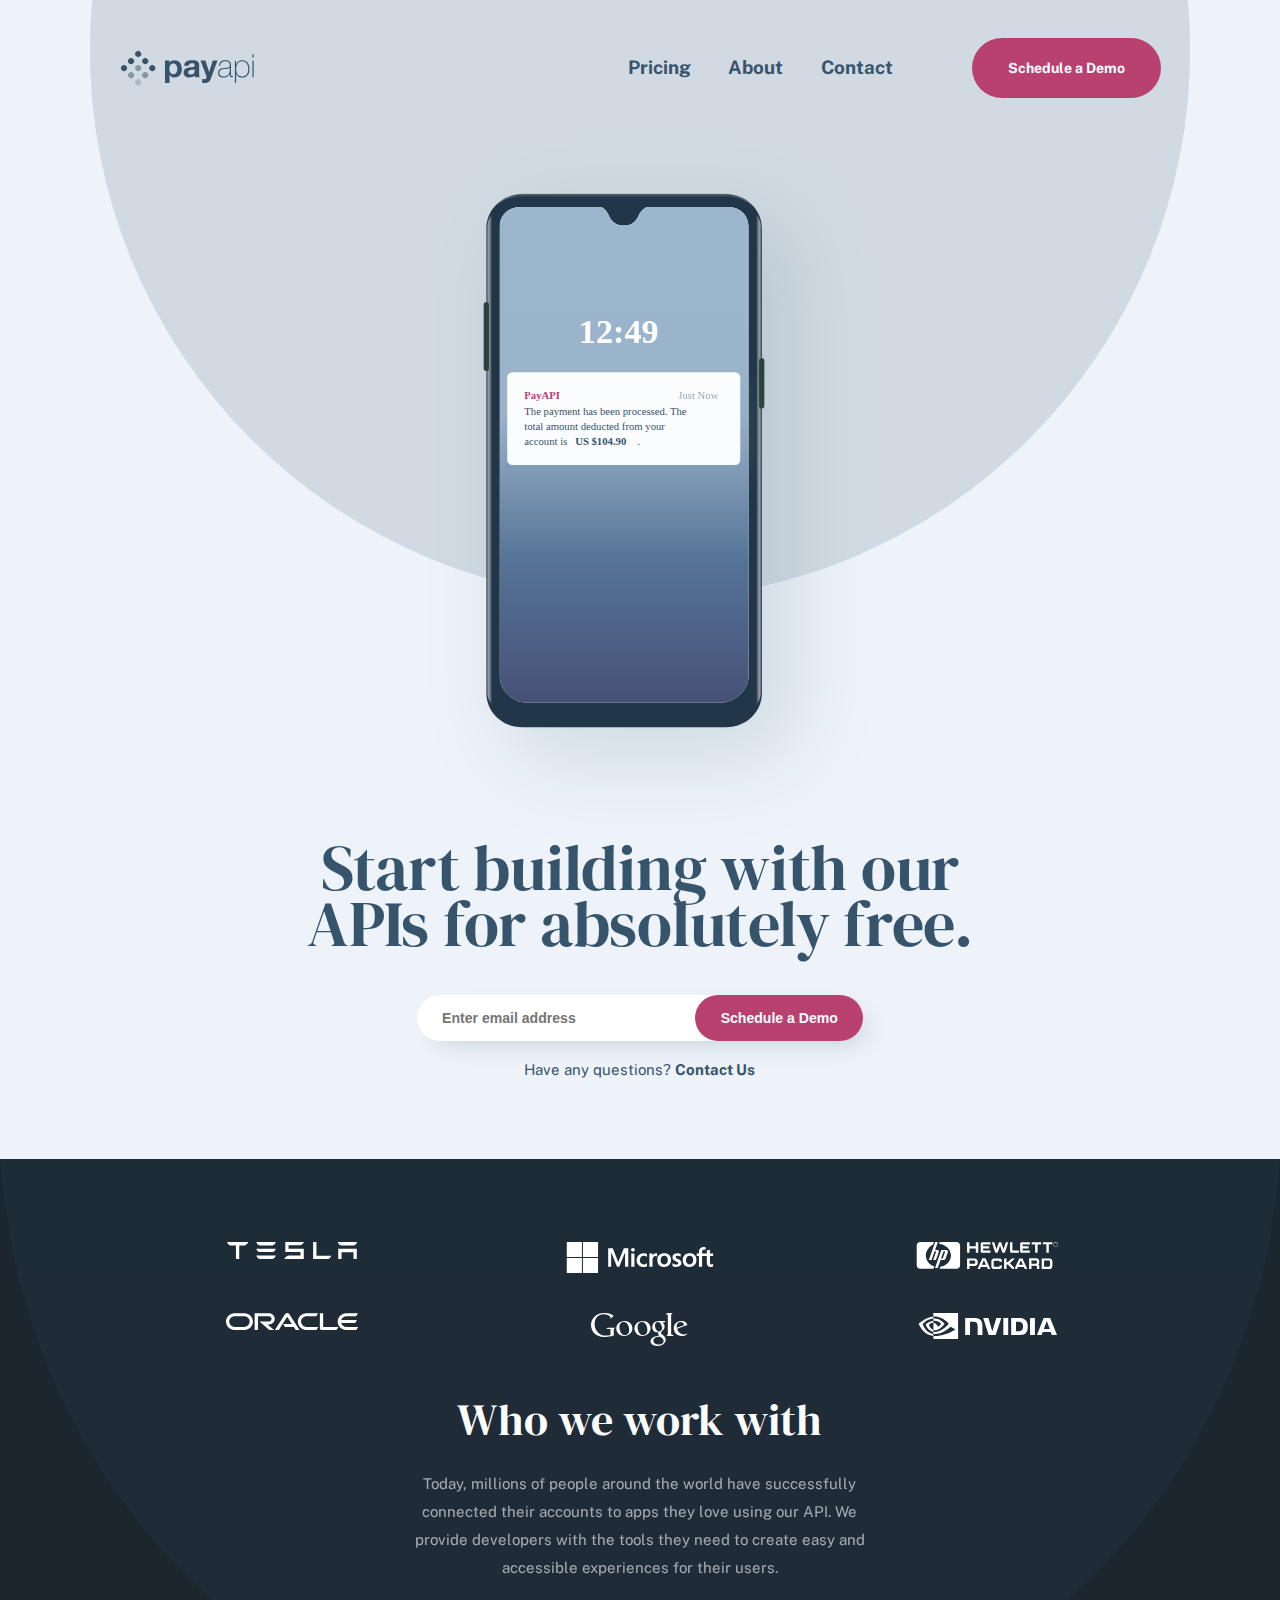
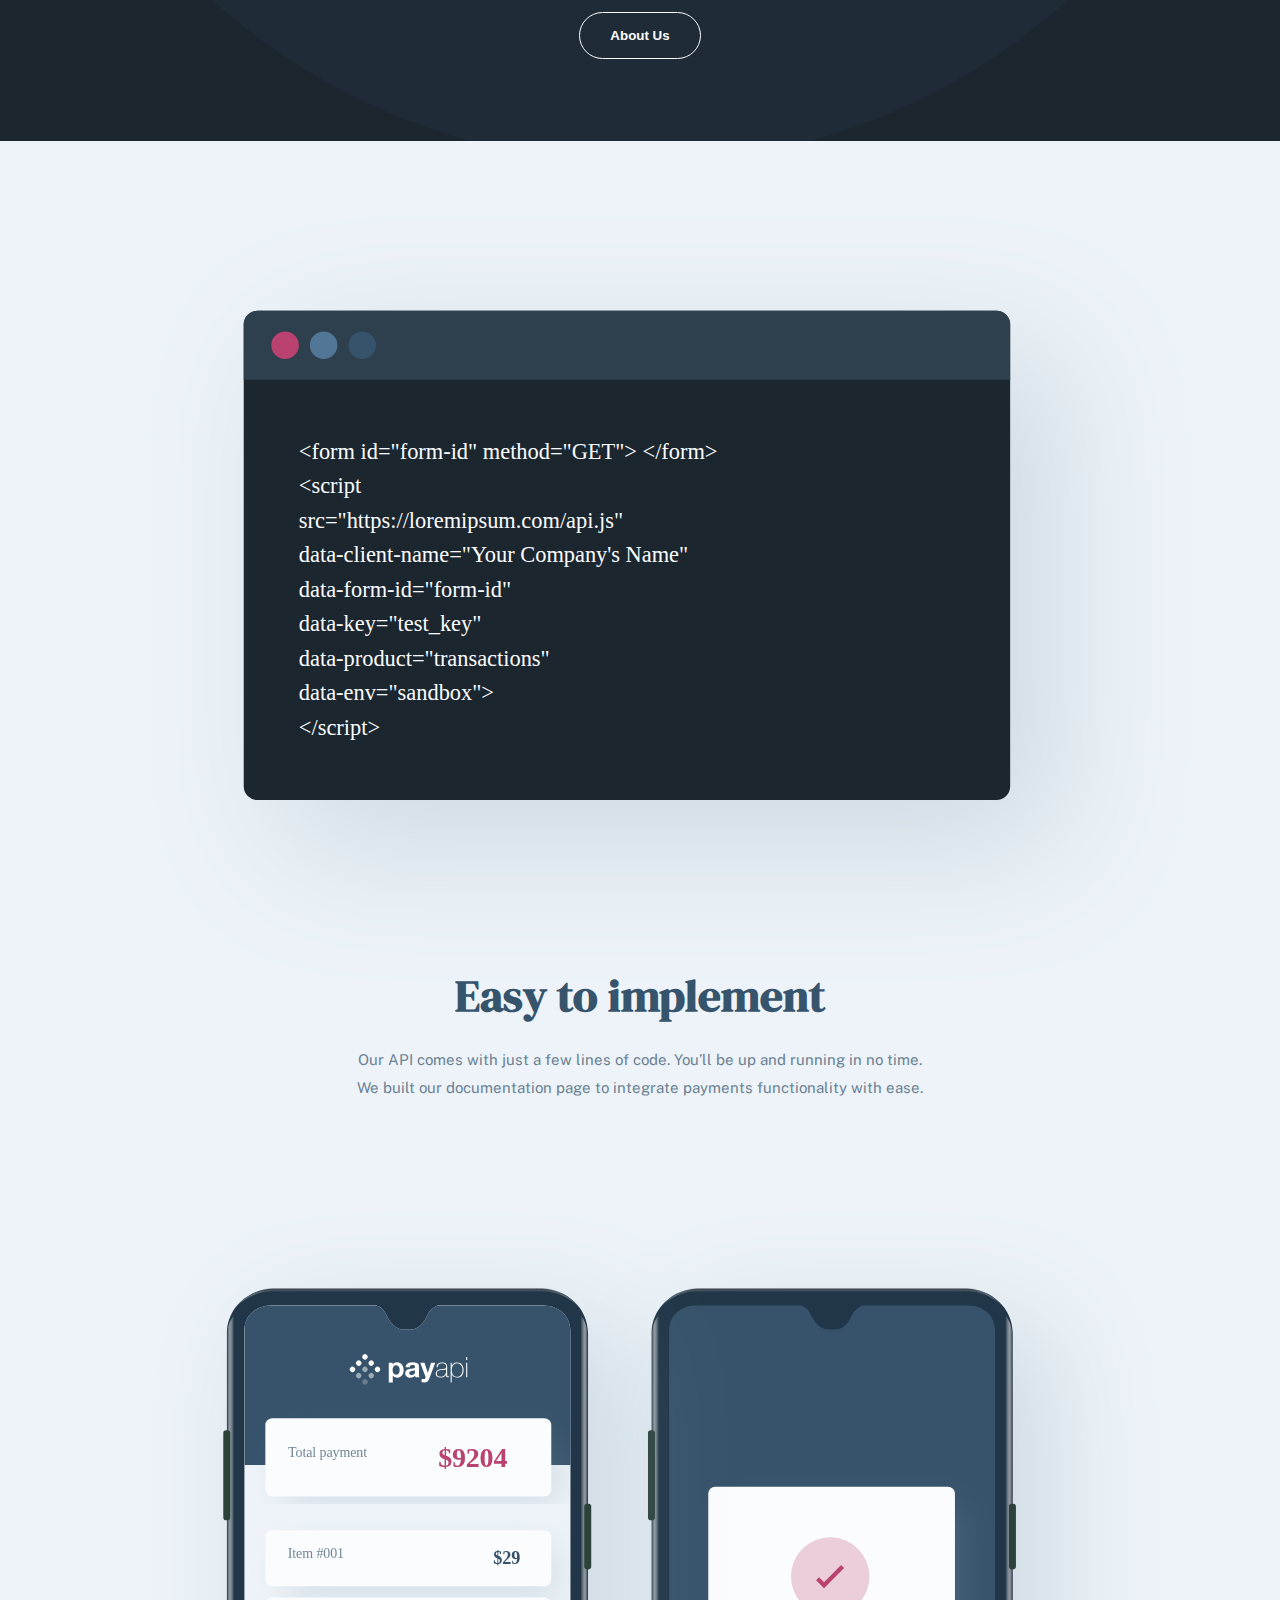
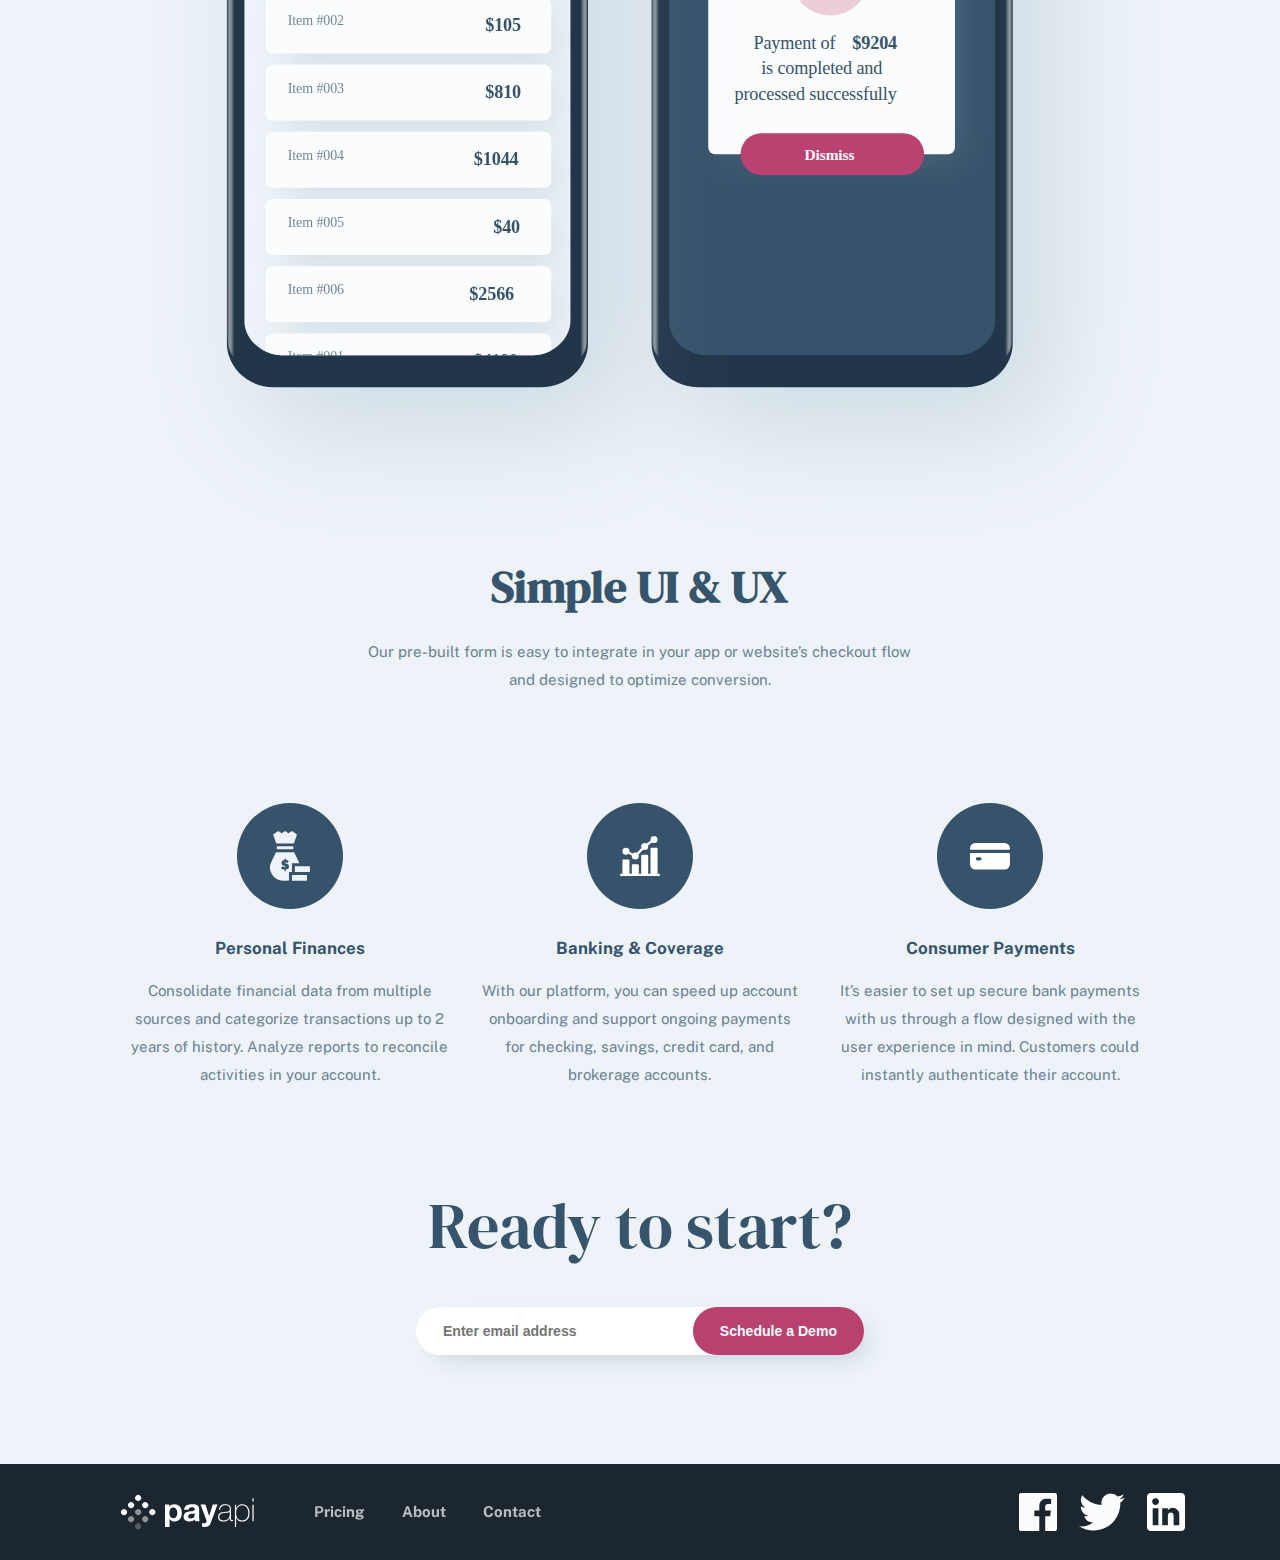
==== commit ba387927: "finished structure for pricing page" ====
--- a/index.html
+++ b/index.html
@@ -180,14 +180,7 @@
       </div>
     </div>
   </footer>
-  <!-- 
-  Ready to start?
-  Enter email address
-  Schedule a Demo
-
-  Pricing
-  About
-  Contact -->
+  
   <script>
     const navigation = document.querySelector("#menu");
     const navToggle = document.querySelector(".mobile-nav-toggle");
--- a/styles/index.min.css
+++ b/styles/index.min.css
@@ -1 +1 @@
-@import"https://fonts.googleapis.com/css2?family=DM+Serif+Display&family=Public+Sans:wght@100;400&display=swap";:root{--bg-pink-100: hsl(337, 60%, 64%);--bg-pink-200: hsl(337, 48%, 49%);--bg-body: #edf3f8;--bg-blue-100: hsl(207, 16%, 50%);--bg-blue-200: #1b262f;--text1: #fbfcfe;--text2: hsl(207, 33%, 32%);--fs-body: 0.938rem;--fs-72: 4.5rem;--fs-56: 3.5rem;--fs-48: 3rem;--fs-32: 2rem;--fs-25: 1.6rem;--fs-24: 1.5rem;--fs-20: 1.25rem;--container: 69.375rem}html{font-size:100%}*,*::before,*::after{box-sizing:inherit}h1,h2,h3,h4{font-family:"DM Serif Display",serif}body{box-sizing:border-box;margin:0;background-color:var(--bg-body);background-image:url("../assets/shared/desktop/bg-pattern-circle.svg");background-repeat:no-repeat;background-position:center -500px;font-size:var(--fs-body);line-height:28px;font-family:"Public Sans",sans-serif}.wrapper{width:calc(100% - 3rem);max-width:var(--container);margin-inline:auto}@media(min-width: 768px){body{background-size:1100px 1100px;background-position:center -700px}.wrapper{width:calc(100% - 4.87rem)}}@media(min-width: 1440px){body{background-size:900px 900px;background-position:890px -237px}}header{position:relative;display:flex;justify-content:space-between;padding:2.5rem 0}header nav ul{list-style:none;text-align:center;margin:0;z-index:2;padding:min(30vh,10rem) 2em;flex-direction:column;align-items:center;position:fixed;z-index:1000;inset:0 0 0 21%;background:var(--bg-blue-200);transform:translateX(100%)}header nav ul[data-visible=true]{transition:transform 350ms ease-out;transform:translateX(0%)}header nav ul[data-visible=true] li{margin-bottom:24px;font-weight:bold}header nav ul[data-visible=true] li a{text-decoration:none;color:var(--text1)}header nav .CTA-button{font-size:var(--fs-body);width:100%;margin-top:.438rem;font-weight:bold;color:var(--text1);border:none;border-radius:50px;padding:16px 36px;background-color:var(--bg-pink-200)}header .mobile-nav-toggle{display:block;background-color:rgba(0,0,0,0);background-image:url("../../assets/shared/mobile/menu.svg");background-repeat:no-repeat;border:0;z-index:9999;position:absolute;width:2rem;top:.7rem;right:0;aspect-ratio:1}header .mobile-nav-toggle[aria-expanded=true]{background-image:url("../../assets/shared/mobile/close.svg")}header .sr-only:not(:focus):not(:active){clip:rect(0 0 0 0);-webkit-clip-path:inset(50%);clip-path:inset(50%);height:1px;overflow:hidden;position:absolute;white-space:nowrap;width:1px}@media(min-width: 768px){header nav{display:flex;justify-content:space-between}header nav ul{display:flex;flex-direction:row;position:relative;transform:none;padding:0;background:none;inset:0;padding-left:1rem}header nav ul li{margin-left:2.5rem}header nav ul li a{font-size:var(--fs-20);font-weight:bold;color:var(--text2);text-decoration:none}header nav ul .CTA-button{margin-left:5.25rem;margin-right:0;margin-top:0}header .mobile-nav-toggle{display:none}}@media(min-width: 1440px){header nav ul .CTA-button{margin-left:25rem}}.header__container{position:relative;display:flex;justify-content:space-between;align-items:center}.hero .hero__container{display:flex;flex-direction:column;align-items:center}.hero .hero__container .hero__img{margin-left:1.5rem;width:55%;max-width:80%}.hero .hero__container .hero__content{text-align:center}.hero .hero__container .hero__content h1{margin-top:0;color:var(--text2);max-width:20ch;letter-spacing:-0.25px;font-weight:400;font-size:clamp(32px,2rem + (1vw - 3.75px)*3.7559,72px);line-height:36px}.hero .hero__container .hero__content form{display:flex;flex-direction:column}.hero .hero__container .hero__content form .input-group{display:flex;flex-direction:column}.hero .hero__container .hero__content form .input-group input{box-shadow:10px 10px 25px -10px rgba(54,83,107,.25);-webkit-box-shadow:10px 10px 25px -10px rgba(54,83,107,.25);-moz-box-shadow:10px 10px 25px -10px rgba(54,83,107,.25);margin-bottom:1rem}.hero .hero__container .hero__content form .input-group input::-moz-placeholder{font-weight:bold}.hero .hero__container .hero__content form .input-group input::placeholder{font-weight:bold}.hero .hero__container .hero__content form .input-group input,.hero .hero__container .hero__content form .input-group button{font-size:.938rem;padding:1rem 1.688rem;border:none;border-radius:50px}.hero .hero__container .hero__content form .input-group button{font-weight:bold;color:var(--text1);background-color:var(--bg-pink-200)}.hero .hero__container .hero__content form p{color:var(--text2)}@media(min-width: 767px){.hero .hero__container .hero__img{width:43%}.hero .hero__container .hero__content h1{max-width:21ch;line-height:56px}.hero .hero__container .hero__content form{display:inline-flex}.hero .hero__container .hero__content form .input-group{position:relative;display:inline-block}.hero .hero__container .hero__content form .input-group input,.hero .hero__container .hero__content form .input-group button{border:none;border-radius:50px}.hero .hero__container .hero__content form .input-group input{padding-right:16rem}.hero .hero__container .hero__content form .input-group button{position:absolute;top:0;right:0}.hero .hero__container .hero__content form p{margin:0}.hero .hero__container .hero__content form p span{font-weight:bold}}@media(min-width: 1440px){.hero .hero__container{flex-direction:row;justify-content:space-between;align-items:center}.hero .hero__container .hero__img{width:40%;order:2}.hero .hero__container .hero__content{text-align:left}.hero .hero__container .hero__content h1{max-width:15ch;line-height:72px}.hero .hero__container .hero__content form p{margin-left:25px}}.companies{background:var(--bg-blue-200);background-image:url("/assets/shared/desktop/bg-pattern-circle.svg");background-repeat:no-repeat;background-size:700px 700px;background-position:center -480px;color:var(--text1);margin:5rem 0;padding:5rem 0}.companies .companies__container .companies__images{display:grid;grid-template-columns:repeat(2, 1fr);justify-items:center;row-gap:40px}.companies .companies__container .companies__content{text-align:center}.companies .companies__container .companies__content h2{margin-top:3.5rem;font-weight:normal;font-size:clamp(32px,2rem + (1vw - 3.75px)*1.5023,48px)}.companies .companies__container .companies__content p{margin:1rem 0 2rem 0;line-height:28px;color:var(--text1);opacity:.6}.companies .companies__container .companies__content button{font-weight:bold;color:var(--text1);padding:1rem 2rem;border-radius:50px;background-color:rgba(0,0,0,0);border:1px solid var(--text1);outline:none}@media(min-width: 768px){.companies{background-size:cover;background-position:center -675px;padding:5.5rem 0}.companies .companies__container .companies__images{grid-template-columns:repeat(3, 1fr);margin-bottom:4rem}.companies .companies__container .companies__content{max-width:50ch;margin-inline:auto}}@media(min-width: 1440px){.companies{background-size:900px;background-position:-214px -498px;padding:6.25rem 0}.companies .companies__container{display:grid;grid-template-columns:repeat(2, 1fr)}.companies .companies__container .companies__images{grid-column:2;margin-bottom:0;align-items:center;row-gap:0}.companies .companies__container .companies__content{text-align:left;grid-row:1;margin-inline:0}.companies .companies__container .companies__content h2{margin:0}.companies .companies__container .companies__content p{margin:2.5rem 0 2rem 0}}.code .code__container{display:flex;flex-direction:column;align-items:center}.code .code__container img{width:100%;margin-left:2rem}.code .code__container .code__content{text-align:center;color:var(--bg-blue-100)}.code .code__container .code__content h2{margin-top:0;color:var(--text2);font-size:2.25rem}.code .code__container .code__content p{margin-inline:auto;line-height:28px;max-width:37ch}@media(min-width: 768px){.code .code__container img{margin-left:4rem}.code .code__container .code__content h2{font-size:3rem;margin-top:0}.code .code__container .code__content p{max-width:63ch}}@media(min-width: 1440px){.code .code__container{flex-direction:row}.code .code__container img{margin-left:0}.code .code__container .code__content{text-align:left}.code .code__container .code__content p{max-width:75ch}}.simpleUI{margin:5rem 0}.simpleUI .simpleUI__container{display:flex;flex-direction:column}.simpleUI .simpleUI__container img{margin-left:2rem}.simpleUI .simpleUI__container .simpleUI__content{text-align:center}.simpleUI .simpleUI__container .simpleUI__content h2{color:var(--text2);font-size:2.25rem}.simpleUI .simpleUI__container .simpleUI__content p{color:var(--bg-blue-100);margin-inline:auto;line-height:28px;max-width:37ch}@media(min-width: 768px){.simpleUI{margin:6.25rem 0}.simpleUI .simpleUI__container .simpleUI__content h2{color:var(--text2);font-size:3rem}.simpleUI .simpleUI__container .simpleUI__content p{max-width:61ch}}@media(min-width: 1440px){.simpleUI{background-image:url("/assets/shared/desktop/bg-pattern-circle.svg");background-repeat:no-repeat;background-position-x:1187px;padding:4rem 0}.simpleUI .simpleUI__container{flex-direction:row;align-items:center}.simpleUI .simpleUI__container img{margin-left:0;order:1}.simpleUI .simpleUI__container .simpleUI__content{margin-left:2rem;text-align:left}.simpleUI .simpleUI__container .simpleUI__content h2{color:var(--text2);font-size:3rem}.simpleUI .simpleUI__container .simpleUI__content p{max-width:61ch}}.services .services__container{display:grid;grid-template-rows:repeat(3, 1fr);row-gap:3rem;place-items:end}.services .services__container .service__item{text-align:center;margin-inline:auto}.services .services__container .service__item .service__title{font-family:"Public Sans",sans-serif;margin-bottom:1rem;color:var(--text2);font-size:1.125rem;font-weight:bold}.services .services__container .service__item p{color:var(--bg-blue-100);max-width:36ch}@media(min-width: 768px){.services .services__container{grid-template-columns:repeat(3, 1fr);grid-template-rows:auto;-moz-column-gap:.625rem;column-gap:.625rem;row-gap:0}}@media(min-width: 1440px){.services .services__container{-moz-column-gap:1.8rem;column-gap:1.8rem}.services .services__container .service__item p{max-width:38ch}}.contact{margin:5rem 0}.contact .contact__container{text-align:center}.contact .contact__container h2{margin-top:0;color:var(--text2);letter-spacing:-0.25px;font-weight:400;font-size:clamp(32px,2rem + (1vw - 3.75px)*3.7559,72px);line-height:36px}.contact .contact__container form{display:flex;flex-direction:column}.contact .contact__container form .input-group{display:flex;flex-direction:column}.contact .contact__container form .input-group input{box-shadow:10px 10px 25px -10px rgba(54,83,107,.25);-webkit-box-shadow:10px 10px 25px -10px rgba(54,83,107,.25);-moz-box-shadow:10px 10px 25px -10px rgba(54,83,107,.25);margin-bottom:1rem}.contact .contact__container form .input-group input::-moz-placeholder{font-weight:bold}.contact .contact__container form .input-group input::placeholder{font-weight:bold}.contact .contact__container form .input-group input,.contact .contact__container form .input-group button{font-size:.938rem;padding:16px 27px;border:none;border-radius:50px}.contact .contact__container form .input-group button{font-weight:bold;color:var(--text1);background-color:var(--bg-pink-200)}@media(min-width: 768px){.contact{margin:6.25rem 0}.contact .contact__container h2{line-height:56px}.contact .contact__container form{display:inline-flex}.contact .contact__container form .input-group{position:relative;display:inline-block}.contact .contact__container form .input-group input,.contact .contact__container form .input-group button{border:none;border-radius:50px}.contact .contact__container form .input-group input{padding-right:16rem}.contact .contact__container form .input-group button{position:absolute;top:0;right:0}}@media(min-width: 1440px){.contact .contact__container{display:flex;justify-content:space-between;align-items:center}.contact .contact__container h2{line-height:72px;margin-bottom:0}.contact .contact__container form .input-group input{margin-bottom:0}}footer{background-color:var(--bg-blue-200)}footer .footer__container{text-align:center;padding:2.563rem 0 3.438rem 0}footer .footer__container .footer__nav{text-align:center}footer .footer__container .footer__nav nav{margin:2.5rem 0}footer .footer__container .footer__nav nav ul{padding-left:0;list-style:none}footer .footer__container .footer__nav nav ul li{margin-bottom:1.938rem}footer .footer__container .footer__nav nav ul li a{font-weight:bold;opacity:.7;color:var(--text1);text-decoration:none}footer .footer__container .footer__social{display:flex;justify-content:center}footer .footer__container .footer__social img:nth-child(2){margin-inline:1.5rem}@media(min-width: 768px){footer .footer__container{display:flex;justify-content:space-between;padding:1.938rem 0}footer .footer__container .footer__nav{display:flex}footer .footer__container .footer__nav nav{display:flex;margin:0 0 0 4rem}footer .footer__container .footer__nav nav ul{margin:0;display:flex;align-items:center}footer .footer__container .footer__nav nav ul li{margin-bottom:0}footer .footer__container .footer__nav nav ul li:nth-child(2){margin-inline:2.5rem}}/*# sourceMappingURL=index.min.css.map */+@import"https://fonts.googleapis.com/css2?family=DM+Serif+Display&family=Public+Sans:wght@100;400&display=swap";@import"https://fonts.googleapis.com/css2?family=DM+Serif+Display&family=Public+Sans:wght@100;400&display=swap";:root{--bg-pink-100: hsl(337, 60%, 64%);--bg-pink-200: hsl(337, 48%, 49%);--bg-body: #edf3f8;--bg-blue-100: hsl(207, 16%, 50%);--bg-blue-200: #1b262f;--text1: #fbfcfe;--text2: hsl(207, 33%, 32%);--fs-body: 0.938rem;--fs-72: 4.5rem;--fs-56: 3.5rem;--fs-48: 3rem;--fs-32: 2rem;--fs-25: 1.6rem;--fs-24: 1.5rem;--fs-20: 1.25rem;--container: 69.375rem}html{box-sizing:border-box;font-size:var(--fs-body);line-height:28px;font-family:"Public Sans",sans-serif}*,*::before,*::after{box-sizing:inherit}h1,h2,h3,h4{font-family:"DM Serif Display",serif}.wrapper{width:calc(100% - 3rem);max-width:var(--container);margin-inline:auto}@media(min-width: 768px){body{background-size:1100px 1100px;background-position:center -700px}.wrapper{width:calc(100% - 4.87rem)}}@media(min-width: 1440px){body{background-size:900px 900px;background-position:890px -237px}}header{padding:2.5rem 0}header .wrapper .header__container{position:relative;display:flex;justify-content:space-between;align-items:center}header .wrapper nav ul{list-style:none;text-align:center;margin:0;z-index:2;padding:min(30vh,10rem) 2em;flex-direction:column;align-items:center;position:fixed;z-index:1000;inset:0 0 0 21%;background:var(--bg-blue-200);transform:translateX(100%)}header .wrapper nav ul[data-visible=true]{transition:transform 350ms ease-out;transform:translateX(0%)}header .wrapper nav ul[data-visible=true] li{margin-bottom:24px;font-weight:bold}header .wrapper nav ul[data-visible=true] li a{text-decoration:none;color:var(--text1)}header .wrapper nav .CTA-button{font-size:var(--fs-body);width:100%;margin-top:.438rem;font-weight:bold;color:var(--text1);border:none;border-radius:50px;padding:16px 36px;background-color:var(--bg-pink-200)}header .wrapper .mobile-nav-toggle{display:block;background-color:rgba(0,0,0,0);background-image:url("../../assets/shared/mobile/menu.svg");background-repeat:no-repeat;border:0;z-index:9999;position:absolute;width:2rem;top:.7rem;right:0;aspect-ratio:1}header .wrapper .mobile-nav-toggle[aria-expanded=true]{background-image:url("../../assets/shared/mobile/close.svg")}header .wrapper .sr-only:not(:focus):not(:active){clip:rect(0 0 0 0);-webkit-clip-path:inset(50%);clip-path:inset(50%);height:1px;overflow:hidden;position:absolute;white-space:nowrap;width:1px}@media(min-width: 768px){header .wrapper nav{display:flex;justify-content:space-between}header .wrapper nav ul{display:flex;flex-direction:row;position:relative;transform:none;padding:0;background:none;inset:0;padding-left:1rem}header .wrapper nav ul li{margin-left:2.5rem}header .wrapper nav ul li a{font-size:var(--fs-20);font-weight:bold;color:var(--text2);text-decoration:none}header .wrapper nav ul .CTA-button{margin-left:5.25rem;margin-right:0;margin-top:0}header .wrapper .mobile-nav-toggle{display:none}}@media(min-width: 1440px){header .wrapper nav ul .CTA-button{margin-left:25rem}}:root{--bg-pink-100: hsl(337, 60%, 64%);--bg-pink-200: hsl(337, 48%, 49%);--bg-body: #edf3f8;--bg-blue-100: hsl(207, 16%, 50%);--bg-blue-200: #1b262f;--text1: #fbfcfe;--text2: hsl(207, 33%, 32%);--fs-body: 0.938rem;--fs-72: 4.5rem;--fs-56: 3.5rem;--fs-48: 3rem;--fs-32: 2rem;--fs-25: 1.6rem;--fs-24: 1.5rem;--fs-20: 1.25rem;--container: 69.375rem}html{box-sizing:border-box;font-size:var(--fs-body);line-height:28px;font-family:"Public Sans",sans-serif}*,*::before,*::after{box-sizing:inherit}h1,h2,h3,h4{font-family:"DM Serif Display",serif}.wrapper{width:calc(100% - 3rem);max-width:var(--container);margin-inline:auto}@media(min-width: 768px){body{background-size:1100px 1100px;background-position:center -700px}.wrapper{width:calc(100% - 4.87rem)}}@media(min-width: 1440px){body{background-size:900px 900px;background-position:890px -237px}}footer{background-color:var(--bg-blue-200)}footer .footer__container{text-align:center;padding:2.563rem 0 3.438rem 0}footer .footer__container .footer__nav{text-align:center}footer .footer__container .footer__nav nav{margin:2.5rem 0}footer .footer__container .footer__nav nav ul{padding-left:0;list-style:none}footer .footer__container .footer__nav nav ul li{margin-bottom:1.938rem}footer .footer__container .footer__nav nav ul li a{font-weight:bold;opacity:.7;color:var(--text1);text-decoration:none}footer .footer__container .footer__social{display:flex;justify-content:center}footer .footer__container .footer__social img:nth-child(2){margin-inline:1.5rem}@media(min-width: 768px){footer .footer__container{display:flex;justify-content:space-between;padding:1.938rem 0}footer .footer__container .footer__nav{display:flex}footer .footer__container .footer__nav nav{display:flex;margin:0 0 0 4rem}footer .footer__container .footer__nav nav ul{margin:0;display:flex;align-items:center}footer .footer__container .footer__nav nav ul li{margin-bottom:0}footer .footer__container .footer__nav nav ul li:nth-child(2){margin-inline:2.5rem}}body{box-sizing:border-box;margin:0;background-color:var(--bg-body);background-image:url("../assets/shared/desktop/bg-pattern-circle.svg");background-repeat:no-repeat;background-position:center -500px}.hero .hero__container{display:flex;flex-direction:column;align-items:center}.hero .hero__container .hero__img{margin-left:1.5rem;width:55%;max-width:80%}.hero .hero__container .hero__content{text-align:center}.hero .hero__container .hero__content h1{margin-top:0;color:var(--text2);max-width:20ch;letter-spacing:-0.25px;font-weight:400;font-size:clamp(32px,2rem + (1vw - 3.75px)*3.7559,72px);line-height:36px}.hero .hero__container .hero__content form{display:flex;flex-direction:column}.hero .hero__container .hero__content form .input-group{display:flex;flex-direction:column}.hero .hero__container .hero__content form .input-group input{box-shadow:10px 10px 25px -10px rgba(54,83,107,.25);-webkit-box-shadow:10px 10px 25px -10px rgba(54,83,107,.25);-moz-box-shadow:10px 10px 25px -10px rgba(54,83,107,.25);margin-bottom:1rem}.hero .hero__container .hero__content form .input-group input::-moz-placeholder{font-weight:bold}.hero .hero__container .hero__content form .input-group input::placeholder{font-weight:bold}.hero .hero__container .hero__content form .input-group input,.hero .hero__container .hero__content form .input-group button{font-size:.938rem;padding:1rem 1.688rem;border:none;border-radius:50px}.hero .hero__container .hero__content form .input-group button{font-weight:bold;color:var(--text1);background-color:var(--bg-pink-200)}.hero .hero__container .hero__content form p{color:var(--text2)}@media(min-width: 767px){.hero .hero__container .hero__img{width:43%}.hero .hero__container .hero__content h1{max-width:21ch;line-height:56px}.hero .hero__container .hero__content form{display:inline-flex}.hero .hero__container .hero__content form .input-group{position:relative;display:inline-block}.hero .hero__container .hero__content form .input-group input,.hero .hero__container .hero__content form .input-group button{border:none;border-radius:50px}.hero .hero__container .hero__content form .input-group input{padding-right:16rem}.hero .hero__container .hero__content form .input-group button{position:absolute;top:0;right:0}.hero .hero__container .hero__content form p{margin:0}.hero .hero__container .hero__content form p span{font-weight:bold}}@media(min-width: 1440px){.hero .hero__container{flex-direction:row;justify-content:space-between;align-items:center}.hero .hero__container .hero__img{width:40%;order:2}.hero .hero__container .hero__content{text-align:left}.hero .hero__container .hero__content h1{max-width:15ch;line-height:72px}.hero .hero__container .hero__content form p{margin-left:25px}}.companies{background:var(--bg-blue-200);background-image:url("/assets/shared/desktop/bg-pattern-circle.svg");background-repeat:no-repeat;background-size:700px 700px;background-position:center -480px;color:var(--text1);margin:5rem 0;padding:5rem 0}.companies .companies__container .companies__images{display:grid;grid-template-columns:repeat(2, 1fr);justify-items:center;row-gap:40px}.companies .companies__container .companies__content{text-align:center}.companies .companies__container .companies__content h2{margin-top:3.5rem;font-weight:normal;font-size:clamp(32px,2rem + (1vw - 3.75px)*1.5023,48px)}.companies .companies__container .companies__content p{margin:1rem 0 2rem 0;line-height:28px;color:var(--text1);opacity:.6}.companies .companies__container .companies__content button{font-weight:bold;color:var(--text1);padding:1rem 2rem;border-radius:50px;background-color:rgba(0,0,0,0);border:1px solid var(--text1);outline:none}@media(min-width: 768px){.companies{background-size:cover;background-position:center -675px;padding:5.5rem 0}.companies .companies__container .companies__images{grid-template-columns:repeat(3, 1fr);margin-bottom:4rem}.companies .companies__container .companies__content{max-width:50ch;margin-inline:auto}}@media(min-width: 1440px){.companies{background-size:900px;background-position:-214px -498px;padding:6.25rem 0}.companies .companies__container{display:grid;grid-template-columns:repeat(2, 1fr)}.companies .companies__container .companies__images{grid-column:2;margin-bottom:0;align-items:center;row-gap:0}.companies .companies__container .companies__content{text-align:left;grid-row:1;margin-inline:0}.companies .companies__container .companies__content h2{margin:0}.companies .companies__container .companies__content p{margin:2.5rem 0 2rem 0}}.code .code__container{display:flex;flex-direction:column;align-items:center}.code .code__container img{width:100%;margin-left:2rem}.code .code__container .code__content{text-align:center;color:var(--bg-blue-100)}.code .code__container .code__content h2{margin-top:0;color:var(--text2);font-size:2.25rem}.code .code__container .code__content p{margin-inline:auto;line-height:28px;max-width:37ch}@media(min-width: 768px){.code .code__container img{margin-left:4rem}.code .code__container .code__content h2{font-size:3rem;margin-top:0}.code .code__container .code__content p{max-width:63ch}}@media(min-width: 1440px){.code .code__container{flex-direction:row}.code .code__container img{margin-left:0}.code .code__container .code__content{text-align:left}.code .code__container .code__content p{max-width:75ch}}.simpleUI{margin:5rem 0}.simpleUI .simpleUI__container{display:flex;flex-direction:column}.simpleUI .simpleUI__container img{margin-left:2rem}.simpleUI .simpleUI__container .simpleUI__content{text-align:center}.simpleUI .simpleUI__container .simpleUI__content h2{color:var(--text2);font-size:2.25rem}.simpleUI .simpleUI__container .simpleUI__content p{color:var(--bg-blue-100);margin-inline:auto;line-height:28px;max-width:37ch}@media(min-width: 768px){.simpleUI{margin:6.25rem 0}.simpleUI .simpleUI__container .simpleUI__content h2{color:var(--text2);font-size:3rem}.simpleUI .simpleUI__container .simpleUI__content p{max-width:61ch}}@media(min-width: 1440px){.simpleUI{background-image:url("/assets/shared/desktop/bg-pattern-circle.svg");background-repeat:no-repeat;background-position-x:1187px;padding:4rem 0}.simpleUI .simpleUI__container{flex-direction:row;align-items:center}.simpleUI .simpleUI__container img{margin-left:0;order:1}.simpleUI .simpleUI__container .simpleUI__content{margin-left:2rem;text-align:left}.simpleUI .simpleUI__container .simpleUI__content h2{color:var(--text2);font-size:3rem}.simpleUI .simpleUI__container .simpleUI__content p{max-width:61ch}}.services .services__container{display:grid;grid-template-rows:repeat(3, 1fr);row-gap:3rem;place-items:end}.services .services__container .service__item{text-align:center;margin-inline:auto}.services .services__container .service__item .service__title{font-family:"Public Sans",sans-serif;margin-bottom:1rem;color:var(--text2);font-size:1.125rem;font-weight:bold}.services .services__container .service__item p{color:var(--bg-blue-100);max-width:36ch}@media(min-width: 768px){.services .services__container{grid-template-columns:repeat(3, 1fr);grid-template-rows:auto;-moz-column-gap:.625rem;column-gap:.625rem;row-gap:0}}@media(min-width: 1440px){.services .services__container{-moz-column-gap:1.8rem;column-gap:1.8rem}.services .services__container .service__item p{max-width:38ch}}.contact{margin:5rem 0}.contact .contact__container{text-align:center}.contact .contact__container h2{margin-top:0;color:var(--text2);letter-spacing:-0.25px;font-weight:400;font-size:clamp(32px,2rem + (1vw - 3.75px)*3.7559,72px);line-height:36px}.contact .contact__container form{display:flex;flex-direction:column}.contact .contact__container form .input-group{display:flex;flex-direction:column}.contact .contact__container form .input-group input{box-shadow:10px 10px 25px -10px rgba(54,83,107,.25);-webkit-box-shadow:10px 10px 25px -10px rgba(54,83,107,.25);-moz-box-shadow:10px 10px 25px -10px rgba(54,83,107,.25);margin-bottom:1rem}.contact .contact__container form .input-group input::-moz-placeholder{font-weight:bold}.contact .contact__container form .input-group input::placeholder{font-weight:bold}.contact .contact__container form .input-group input,.contact .contact__container form .input-group button{font-size:.938rem;padding:16px 27px;border:none;border-radius:50px}.contact .contact__container form .input-group button{font-weight:bold;color:var(--text1);background-color:var(--bg-pink-200)}@media(min-width: 768px){.contact{margin:6.25rem 0}.contact .contact__container h2{line-height:56px}.contact .contact__container form{display:inline-flex}.contact .contact__container form .input-group{position:relative;display:inline-block}.contact .contact__container form .input-group input,.contact .contact__container form .input-group button{border:none;border-radius:50px}.contact .contact__container form .input-group input{padding-right:16rem}.contact .contact__container form .input-group button{position:absolute;top:0;right:0}}@media(min-width: 1440px){.contact .contact__container{display:flex;justify-content:space-between;align-items:center}.contact .contact__container h2{line-height:72px;margin-bottom:0}.contact .contact__container form .input-group input{margin-bottom:0}}/*# sourceMappingURL=index.min.css.map */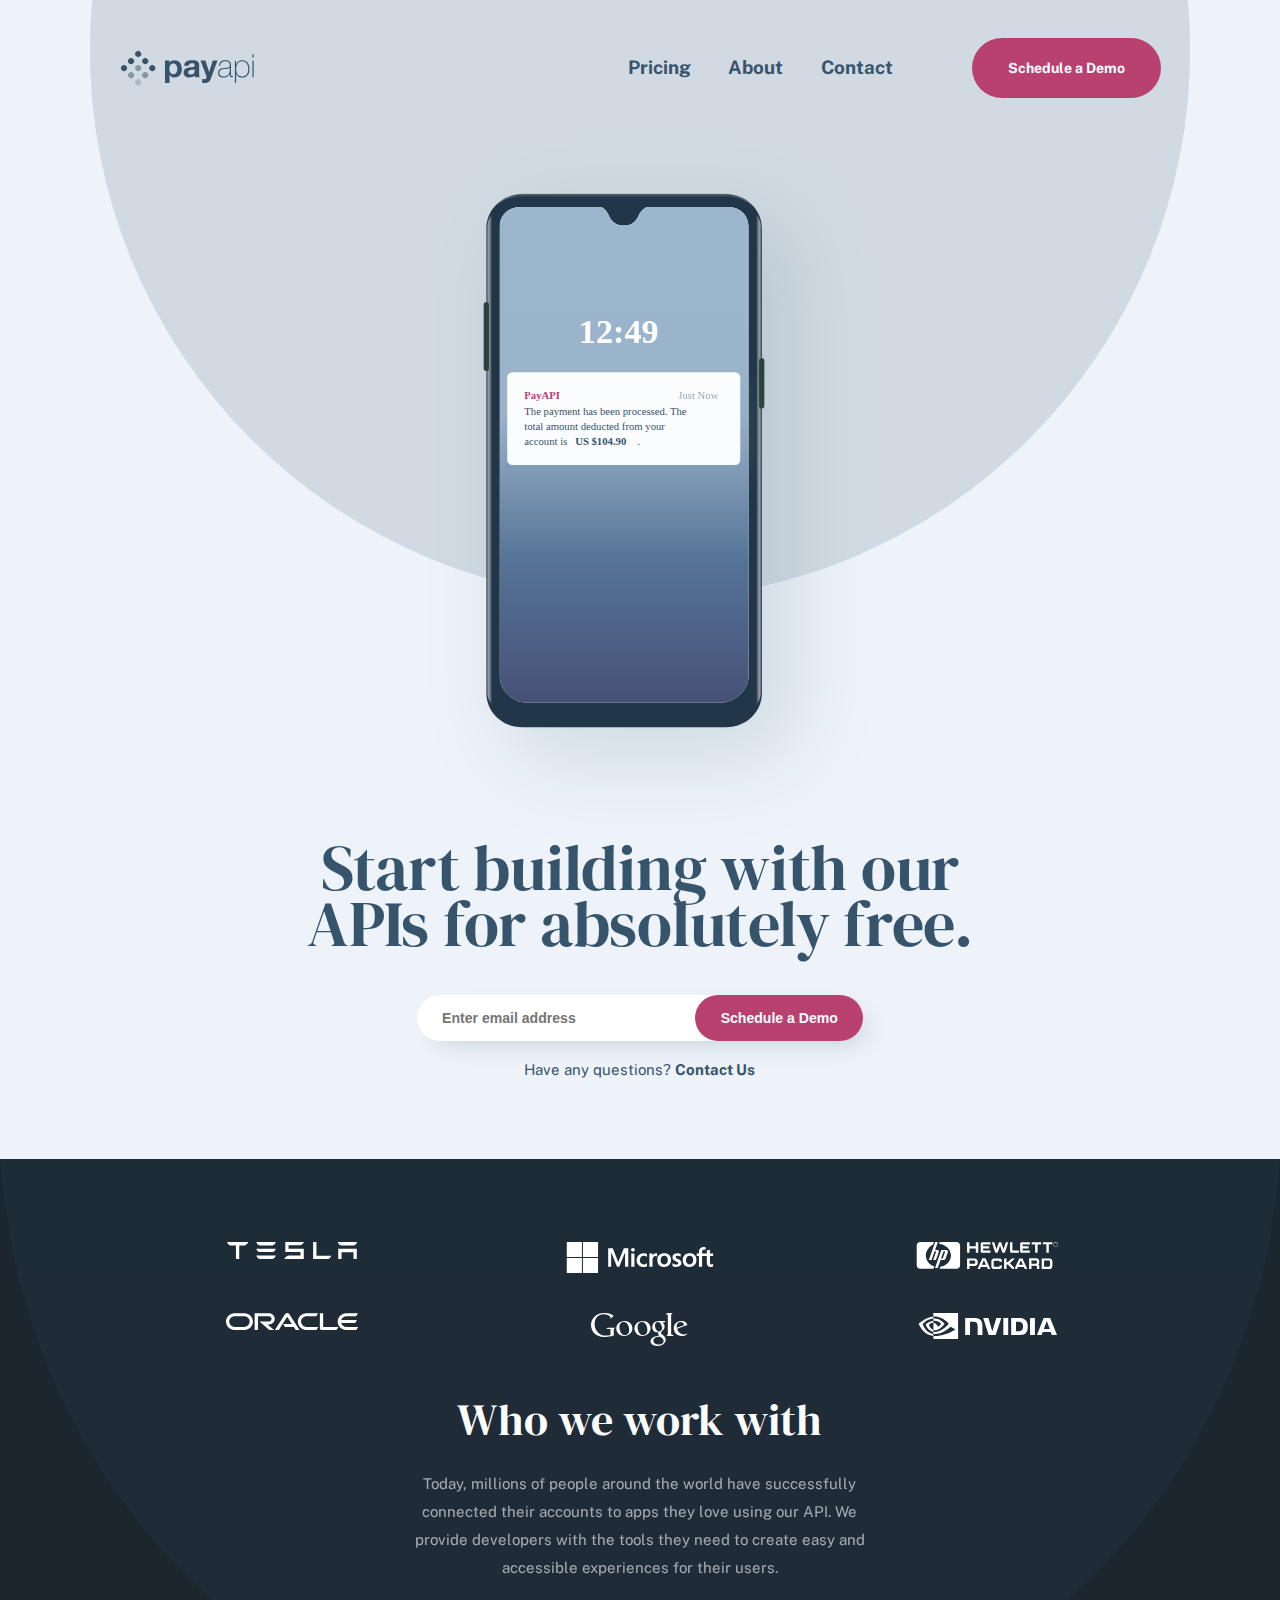
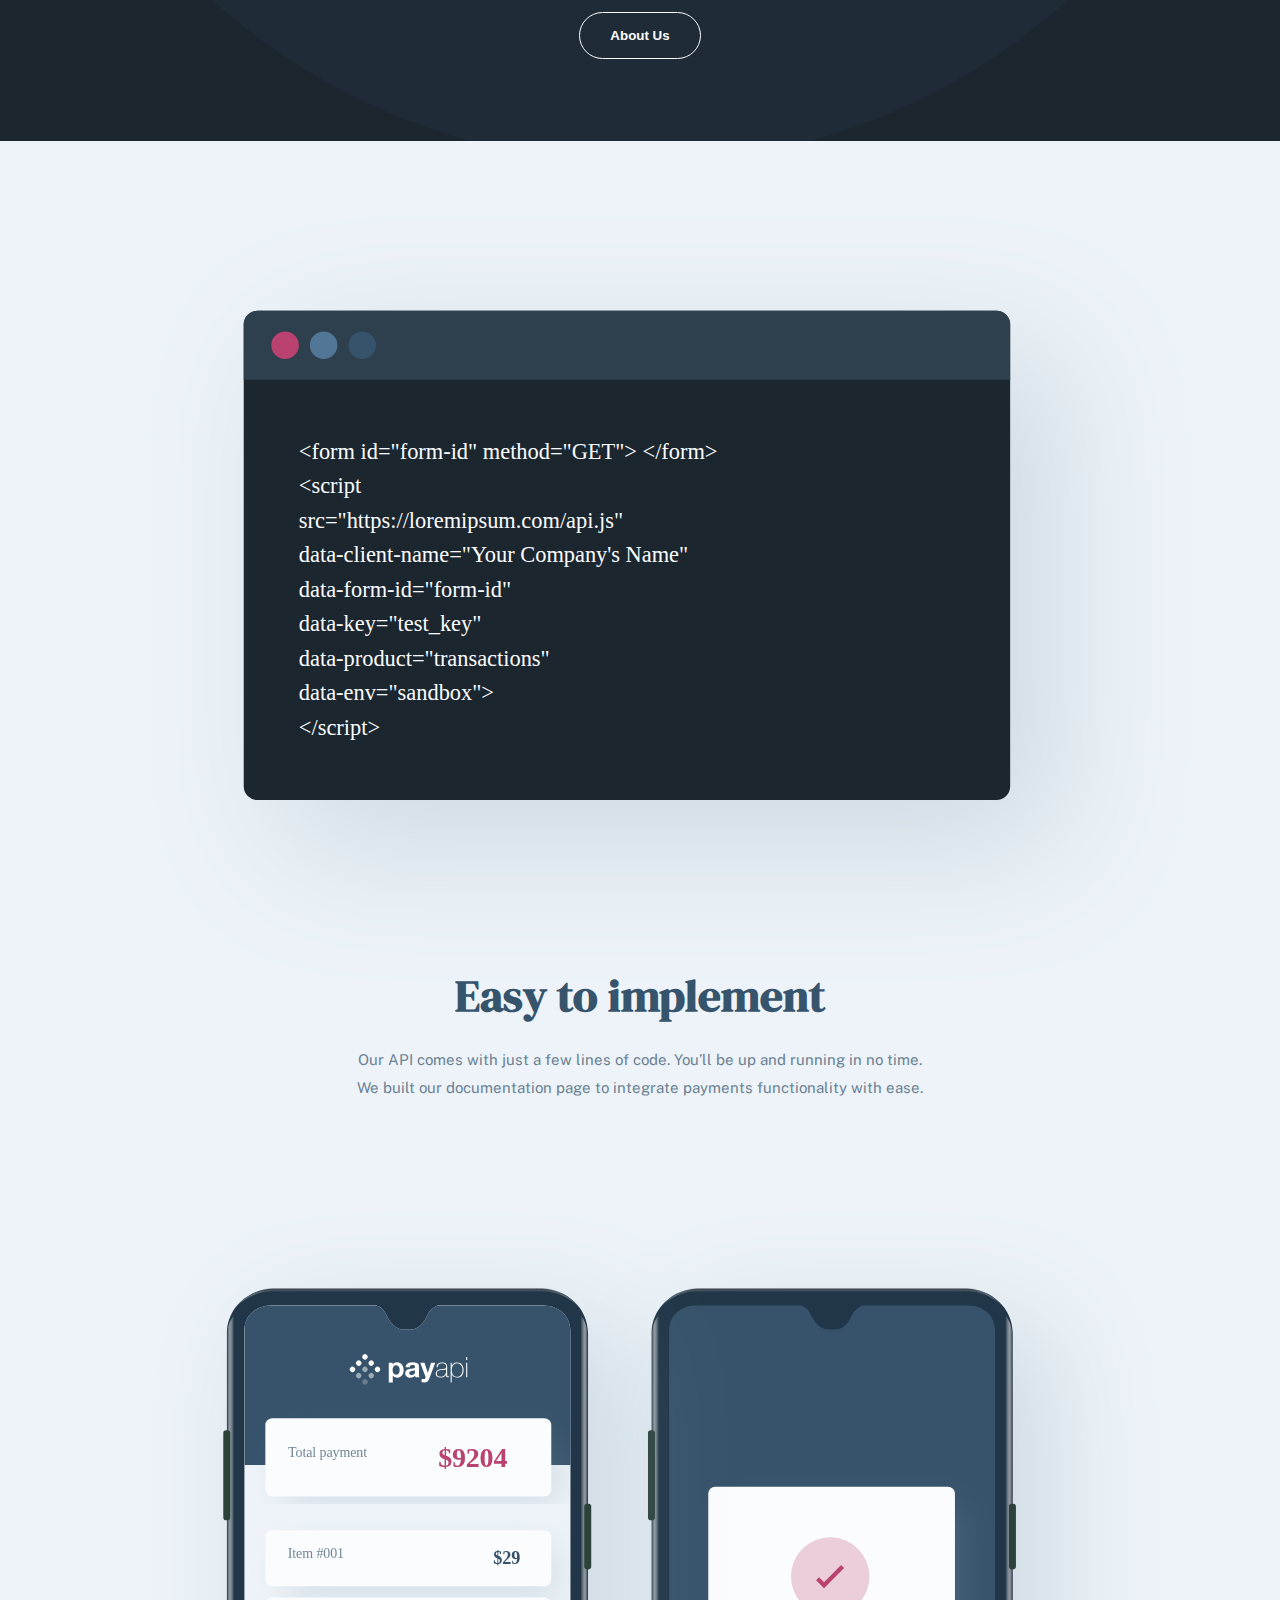
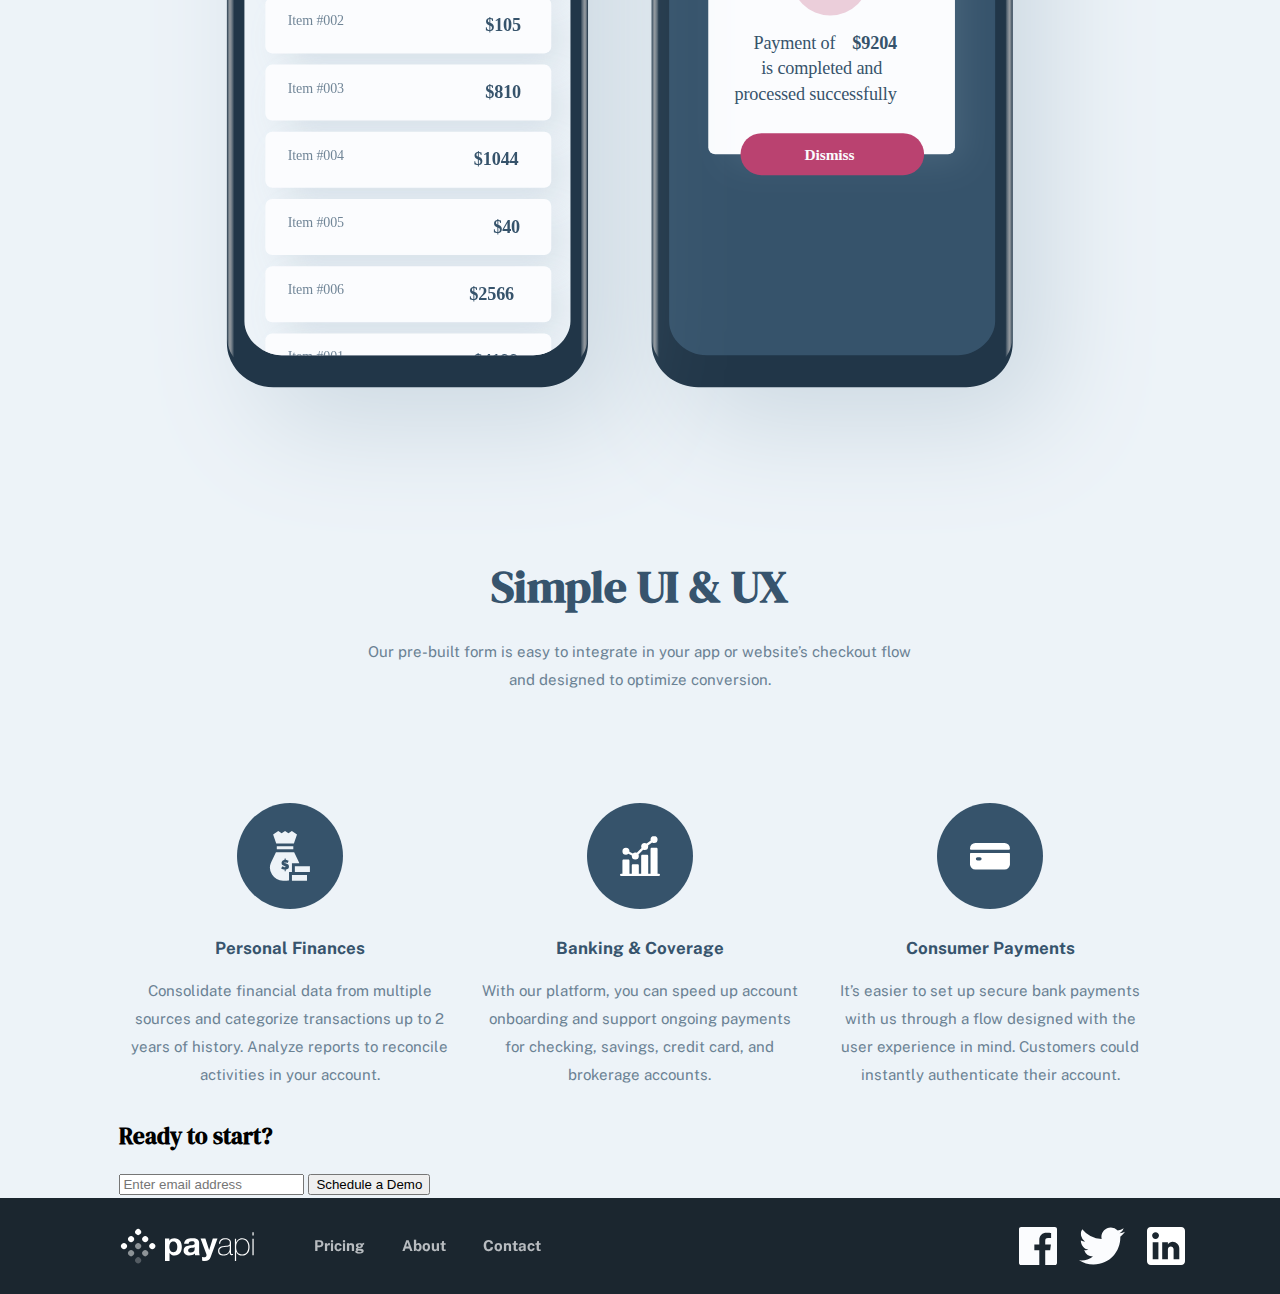
==== commit a546e485: "finished mobile version of pricing page" ====
--- a/index.html
+++ b/index.html
@@ -127,9 +127,9 @@
       </div>
     </section>
 
-    <section class="contact">
-      <div class="wrapper">
-        <div class="contact__container">
+    <section class="CTA">
+      <div class="wrapper">
+        <div class="CTA__container">
           <h2>Ready to start?</h2>
           <form>
             <div class="input-group">
@@ -180,7 +180,7 @@
       </div>
     </div>
   </footer>
-  
+
   <script>
     const navigation = document.querySelector("#menu");
     const navToggle = document.querySelector(".mobile-nav-toggle");
--- a/styles/index.min.css
+++ b/styles/index.min.css
@@ -1 +1 @@
-@import"https://fonts.googleapis.com/css2?family=DM+Serif+Display&family=Public+Sans:wght@100;400&display=swap";@import"https://fonts.googleapis.com/css2?family=DM+Serif+Display&family=Public+Sans:wght@100;400&display=swap";:root{--bg-pink-100: hsl(337, 60%, 64%);--bg-pink-200: hsl(337, 48%, 49%);--bg-body: #edf3f8;--bg-blue-100: hsl(207, 16%, 50%);--bg-blue-200: #1b262f;--text1: #fbfcfe;--text2: hsl(207, 33%, 32%);--fs-body: 0.938rem;--fs-72: 4.5rem;--fs-56: 3.5rem;--fs-48: 3rem;--fs-32: 2rem;--fs-25: 1.6rem;--fs-24: 1.5rem;--fs-20: 1.25rem;--container: 69.375rem}html{box-sizing:border-box;font-size:var(--fs-body);line-height:28px;font-family:"Public Sans",sans-serif}*,*::before,*::after{box-sizing:inherit}h1,h2,h3,h4{font-family:"DM Serif Display",serif}.wrapper{width:calc(100% - 3rem);max-width:var(--container);margin-inline:auto}@media(min-width: 768px){body{background-size:1100px 1100px;background-position:center -700px}.wrapper{width:calc(100% - 4.87rem)}}@media(min-width: 1440px){body{background-size:900px 900px;background-position:890px -237px}}header{padding:2.5rem 0}header .wrapper .header__container{position:relative;display:flex;justify-content:space-between;align-items:center}header .wrapper nav ul{list-style:none;text-align:center;margin:0;z-index:2;padding:min(30vh,10rem) 2em;flex-direction:column;align-items:center;position:fixed;z-index:1000;inset:0 0 0 21%;background:var(--bg-blue-200);transform:translateX(100%)}header .wrapper nav ul[data-visible=true]{transition:transform 350ms ease-out;transform:translateX(0%)}header .wrapper nav ul[data-visible=true] li{margin-bottom:24px;font-weight:bold}header .wrapper nav ul[data-visible=true] li a{text-decoration:none;color:var(--text1)}header .wrapper nav .CTA-button{font-size:var(--fs-body);width:100%;margin-top:.438rem;font-weight:bold;color:var(--text1);border:none;border-radius:50px;padding:16px 36px;background-color:var(--bg-pink-200)}header .wrapper .mobile-nav-toggle{display:block;background-color:rgba(0,0,0,0);background-image:url("../../assets/shared/mobile/menu.svg");background-repeat:no-repeat;border:0;z-index:9999;position:absolute;width:2rem;top:.7rem;right:0;aspect-ratio:1}header .wrapper .mobile-nav-toggle[aria-expanded=true]{background-image:url("../../assets/shared/mobile/close.svg")}header .wrapper .sr-only:not(:focus):not(:active){clip:rect(0 0 0 0);-webkit-clip-path:inset(50%);clip-path:inset(50%);height:1px;overflow:hidden;position:absolute;white-space:nowrap;width:1px}@media(min-width: 768px){header .wrapper nav{display:flex;justify-content:space-between}header .wrapper nav ul{display:flex;flex-direction:row;position:relative;transform:none;padding:0;background:none;inset:0;padding-left:1rem}header .wrapper nav ul li{margin-left:2.5rem}header .wrapper nav ul li a{font-size:var(--fs-20);font-weight:bold;color:var(--text2);text-decoration:none}header .wrapper nav ul .CTA-button{margin-left:5.25rem;margin-right:0;margin-top:0}header .wrapper .mobile-nav-toggle{display:none}}@media(min-width: 1440px){header .wrapper nav ul .CTA-button{margin-left:25rem}}:root{--bg-pink-100: hsl(337, 60%, 64%);--bg-pink-200: hsl(337, 48%, 49%);--bg-body: #edf3f8;--bg-blue-100: hsl(207, 16%, 50%);--bg-blue-200: #1b262f;--text1: #fbfcfe;--text2: hsl(207, 33%, 32%);--fs-body: 0.938rem;--fs-72: 4.5rem;--fs-56: 3.5rem;--fs-48: 3rem;--fs-32: 2rem;--fs-25: 1.6rem;--fs-24: 1.5rem;--fs-20: 1.25rem;--container: 69.375rem}html{box-sizing:border-box;font-size:var(--fs-body);line-height:28px;font-family:"Public Sans",sans-serif}*,*::before,*::after{box-sizing:inherit}h1,h2,h3,h4{font-family:"DM Serif Display",serif}.wrapper{width:calc(100% - 3rem);max-width:var(--container);margin-inline:auto}@media(min-width: 768px){body{background-size:1100px 1100px;background-position:center -700px}.wrapper{width:calc(100% - 4.87rem)}}@media(min-width: 1440px){body{background-size:900px 900px;background-position:890px -237px}}footer{background-color:var(--bg-blue-200)}footer .footer__container{text-align:center;padding:2.563rem 0 3.438rem 0}footer .footer__container .footer__nav{text-align:center}footer .footer__container .footer__nav nav{margin:2.5rem 0}footer .footer__container .footer__nav nav ul{padding-left:0;list-style:none}footer .footer__container .footer__nav nav ul li{margin-bottom:1.938rem}footer .footer__container .footer__nav nav ul li a{font-weight:bold;opacity:.7;color:var(--text1);text-decoration:none}footer .footer__container .footer__social{display:flex;justify-content:center}footer .footer__container .footer__social img:nth-child(2){margin-inline:1.5rem}@media(min-width: 768px){footer .footer__container{display:flex;justify-content:space-between;padding:1.938rem 0}footer .footer__container .footer__nav{display:flex}footer .footer__container .footer__nav nav{display:flex;margin:0 0 0 4rem}footer .footer__container .footer__nav nav ul{margin:0;display:flex;align-items:center}footer .footer__container .footer__nav nav ul li{margin-bottom:0}footer .footer__container .footer__nav nav ul li:nth-child(2){margin-inline:2.5rem}}body{box-sizing:border-box;margin:0;background-color:var(--bg-body);background-image:url("../assets/shared/desktop/bg-pattern-circle.svg");background-repeat:no-repeat;background-position:center -500px}.hero .hero__container{display:flex;flex-direction:column;align-items:center}.hero .hero__container .hero__img{margin-left:1.5rem;width:55%;max-width:80%}.hero .hero__container .hero__content{text-align:center}.hero .hero__container .hero__content h1{margin-top:0;color:var(--text2);max-width:20ch;letter-spacing:-0.25px;font-weight:400;font-size:clamp(32px,2rem + (1vw - 3.75px)*3.7559,72px);line-height:36px}.hero .hero__container .hero__content form{display:flex;flex-direction:column}.hero .hero__container .hero__content form .input-group{display:flex;flex-direction:column}.hero .hero__container .hero__content form .input-group input{box-shadow:10px 10px 25px -10px rgba(54,83,107,.25);-webkit-box-shadow:10px 10px 25px -10px rgba(54,83,107,.25);-moz-box-shadow:10px 10px 25px -10px rgba(54,83,107,.25);margin-bottom:1rem}.hero .hero__container .hero__content form .input-group input::-moz-placeholder{font-weight:bold}.hero .hero__container .hero__content form .input-group input::placeholder{font-weight:bold}.hero .hero__container .hero__content form .input-group input,.hero .hero__container .hero__content form .input-group button{font-size:.938rem;padding:1rem 1.688rem;border:none;border-radius:50px}.hero .hero__container .hero__content form .input-group button{font-weight:bold;color:var(--text1);background-color:var(--bg-pink-200)}.hero .hero__container .hero__content form p{color:var(--text2)}@media(min-width: 767px){.hero .hero__container .hero__img{width:43%}.hero .hero__container .hero__content h1{max-width:21ch;line-height:56px}.hero .hero__container .hero__content form{display:inline-flex}.hero .hero__container .hero__content form .input-group{position:relative;display:inline-block}.hero .hero__container .hero__content form .input-group input,.hero .hero__container .hero__content form .input-group button{border:none;border-radius:50px}.hero .hero__container .hero__content form .input-group input{padding-right:16rem}.hero .hero__container .hero__content form .input-group button{position:absolute;top:0;right:0}.hero .hero__container .hero__content form p{margin:0}.hero .hero__container .hero__content form p span{font-weight:bold}}@media(min-width: 1440px){.hero .hero__container{flex-direction:row;justify-content:space-between;align-items:center}.hero .hero__container .hero__img{width:40%;order:2}.hero .hero__container .hero__content{text-align:left}.hero .hero__container .hero__content h1{max-width:15ch;line-height:72px}.hero .hero__container .hero__content form p{margin-left:25px}}.companies{background:var(--bg-blue-200);background-image:url("/assets/shared/desktop/bg-pattern-circle.svg");background-repeat:no-repeat;background-size:700px 700px;background-position:center -480px;color:var(--text1);margin:5rem 0;padding:5rem 0}.companies .companies__container .companies__images{display:grid;grid-template-columns:repeat(2, 1fr);justify-items:center;row-gap:40px}.companies .companies__container .companies__content{text-align:center}.companies .companies__container .companies__content h2{margin-top:3.5rem;font-weight:normal;font-size:clamp(32px,2rem + (1vw - 3.75px)*1.5023,48px)}.companies .companies__container .companies__content p{margin:1rem 0 2rem 0;line-height:28px;color:var(--text1);opacity:.6}.companies .companies__container .companies__content button{font-weight:bold;color:var(--text1);padding:1rem 2rem;border-radius:50px;background-color:rgba(0,0,0,0);border:1px solid var(--text1);outline:none}@media(min-width: 768px){.companies{background-size:cover;background-position:center -675px;padding:5.5rem 0}.companies .companies__container .companies__images{grid-template-columns:repeat(3, 1fr);margin-bottom:4rem}.companies .companies__container .companies__content{max-width:50ch;margin-inline:auto}}@media(min-width: 1440px){.companies{background-size:900px;background-position:-214px -498px;padding:6.25rem 0}.companies .companies__container{display:grid;grid-template-columns:repeat(2, 1fr)}.companies .companies__container .companies__images{grid-column:2;margin-bottom:0;align-items:center;row-gap:0}.companies .companies__container .companies__content{text-align:left;grid-row:1;margin-inline:0}.companies .companies__container .companies__content h2{margin:0}.companies .companies__container .companies__content p{margin:2.5rem 0 2rem 0}}.code .code__container{display:flex;flex-direction:column;align-items:center}.code .code__container img{width:100%;margin-left:2rem}.code .code__container .code__content{text-align:center;color:var(--bg-blue-100)}.code .code__container .code__content h2{margin-top:0;color:var(--text2);font-size:2.25rem}.code .code__container .code__content p{margin-inline:auto;line-height:28px;max-width:37ch}@media(min-width: 768px){.code .code__container img{margin-left:4rem}.code .code__container .code__content h2{font-size:3rem;margin-top:0}.code .code__container .code__content p{max-width:63ch}}@media(min-width: 1440px){.code .code__container{flex-direction:row}.code .code__container img{margin-left:0}.code .code__container .code__content{text-align:left}.code .code__container .code__content p{max-width:75ch}}.simpleUI{margin:5rem 0}.simpleUI .simpleUI__container{display:flex;flex-direction:column}.simpleUI .simpleUI__container img{margin-left:2rem}.simpleUI .simpleUI__container .simpleUI__content{text-align:center}.simpleUI .simpleUI__container .simpleUI__content h2{color:var(--text2);font-size:2.25rem}.simpleUI .simpleUI__container .simpleUI__content p{color:var(--bg-blue-100);margin-inline:auto;line-height:28px;max-width:37ch}@media(min-width: 768px){.simpleUI{margin:6.25rem 0}.simpleUI .simpleUI__container .simpleUI__content h2{color:var(--text2);font-size:3rem}.simpleUI .simpleUI__container .simpleUI__content p{max-width:61ch}}@media(min-width: 1440px){.simpleUI{background-image:url("/assets/shared/desktop/bg-pattern-circle.svg");background-repeat:no-repeat;background-position-x:1187px;padding:4rem 0}.simpleUI .simpleUI__container{flex-direction:row;align-items:center}.simpleUI .simpleUI__container img{margin-left:0;order:1}.simpleUI .simpleUI__container .simpleUI__content{margin-left:2rem;text-align:left}.simpleUI .simpleUI__container .simpleUI__content h2{color:var(--text2);font-size:3rem}.simpleUI .simpleUI__container .simpleUI__content p{max-width:61ch}}.services .services__container{display:grid;grid-template-rows:repeat(3, 1fr);row-gap:3rem;place-items:end}.services .services__container .service__item{text-align:center;margin-inline:auto}.services .services__container .service__item .service__title{font-family:"Public Sans",sans-serif;margin-bottom:1rem;color:var(--text2);font-size:1.125rem;font-weight:bold}.services .services__container .service__item p{color:var(--bg-blue-100);max-width:36ch}@media(min-width: 768px){.services .services__container{grid-template-columns:repeat(3, 1fr);grid-template-rows:auto;-moz-column-gap:.625rem;column-gap:.625rem;row-gap:0}}@media(min-width: 1440px){.services .services__container{-moz-column-gap:1.8rem;column-gap:1.8rem}.services .services__container .service__item p{max-width:38ch}}.contact{margin:5rem 0}.contact .contact__container{text-align:center}.contact .contact__container h2{margin-top:0;color:var(--text2);letter-spacing:-0.25px;font-weight:400;font-size:clamp(32px,2rem + (1vw - 3.75px)*3.7559,72px);line-height:36px}.contact .contact__container form{display:flex;flex-direction:column}.contact .contact__container form .input-group{display:flex;flex-direction:column}.contact .contact__container form .input-group input{box-shadow:10px 10px 25px -10px rgba(54,83,107,.25);-webkit-box-shadow:10px 10px 25px -10px rgba(54,83,107,.25);-moz-box-shadow:10px 10px 25px -10px rgba(54,83,107,.25);margin-bottom:1rem}.contact .contact__container form .input-group input::-moz-placeholder{font-weight:bold}.contact .contact__container form .input-group input::placeholder{font-weight:bold}.contact .contact__container form .input-group input,.contact .contact__container form .input-group button{font-size:.938rem;padding:16px 27px;border:none;border-radius:50px}.contact .contact__container form .input-group button{font-weight:bold;color:var(--text1);background-color:var(--bg-pink-200)}@media(min-width: 768px){.contact{margin:6.25rem 0}.contact .contact__container h2{line-height:56px}.contact .contact__container form{display:inline-flex}.contact .contact__container form .input-group{position:relative;display:inline-block}.contact .contact__container form .input-group input,.contact .contact__container form .input-group button{border:none;border-radius:50px}.contact .contact__container form .input-group input{padding-right:16rem}.contact .contact__container form .input-group button{position:absolute;top:0;right:0}}@media(min-width: 1440px){.contact .contact__container{display:flex;justify-content:space-between;align-items:center}.contact .contact__container h2{line-height:72px;margin-bottom:0}.contact .contact__container form .input-group input{margin-bottom:0}}/*# sourceMappingURL=index.min.css.map */+@import"https://fonts.googleapis.com/css2?family=DM+Serif+Display&family=Public+Sans:wght@100;400&display=swap";@import"https://fonts.googleapis.com/css2?family=DM+Serif+Display&family=Public+Sans:wght@100;400&display=swap";:root{--bg-pink-100: hsl(337, 60%, 64%);--bg-pink-200: hsl(337, 48%, 49%);--bg-body: #edf3f8;--bg-blue-100: hsl(207, 16%, 50%);--bg-blue-200: #1b262f;--text1: #fbfcfe;--text2: hsl(207, 33%, 32%);--fs-body: 0.938rem;--fs-72: 4.5rem;--fs-56: 3.5rem;--fs-48: 3rem;--fs-32: 2rem;--fs-25: 1.6rem;--fs-24: 1.5rem;--fs-20: 1.25rem;--container: 69.375rem}html{box-sizing:border-box;font-size:var(--fs-body);line-height:28px;font-family:"Public Sans",sans-serif}*,*::before,*::after{box-sizing:inherit}h1,h2,h3,h4{font-family:"DM Serif Display",serif}.wrapper{width:calc(100% - 3rem);max-width:var(--container);margin-inline:auto}@media(min-width: 768px){body{background-size:1100px 1100px;background-position:center -700px}.wrapper{width:calc(100% - 4.87rem)}}@media(min-width: 1440px){body{background-size:900px 900px;background-position:890px -237px}}header{padding:2.5rem 0}header .wrapper .header__container{position:relative;display:flex;justify-content:space-between;align-items:center}header .wrapper nav ul{list-style:none;text-align:center;margin:0;z-index:2;padding:min(30vh,10rem) 2em;flex-direction:column;align-items:center;position:fixed;z-index:1000;inset:0 0 0 21%;background:var(--bg-blue-200);transform:translateX(100%)}header .wrapper nav ul[data-visible=true]{transition:transform 350ms ease-out;transform:translateX(0%)}header .wrapper nav ul[data-visible=true] li{margin-bottom:24px;font-weight:bold}header .wrapper nav ul[data-visible=true] li a{text-decoration:none;color:var(--text1)}header .wrapper nav .CTA-button{font-size:var(--fs-body);width:100%;margin-top:.438rem;font-weight:bold;color:var(--text1);border:none;border-radius:50px;padding:16px 36px;background-color:var(--bg-pink-200)}header .wrapper .mobile-nav-toggle{display:block;background-color:rgba(0,0,0,0);background-image:url("../../assets/shared/mobile/menu.svg");background-repeat:no-repeat;border:0;z-index:9999;position:absolute;width:2rem;top:.7rem;right:0;aspect-ratio:1}header .wrapper .mobile-nav-toggle[aria-expanded=true]{background-image:url("../../assets/shared/mobile/close.svg")}header .wrapper .sr-only:not(:focus):not(:active){clip:rect(0 0 0 0);-webkit-clip-path:inset(50%);clip-path:inset(50%);height:1px;overflow:hidden;position:absolute;white-space:nowrap;width:1px}@media(min-width: 768px){header .wrapper nav{display:flex;justify-content:space-between}header .wrapper nav ul{display:flex;flex-direction:row;position:relative;transform:none;padding:0;background:none;inset:0;padding-left:1rem}header .wrapper nav ul li{margin-left:2.5rem}header .wrapper nav ul li a{font-size:var(--fs-20);font-weight:bold;color:var(--text2);text-decoration:none}header .wrapper nav ul .CTA-button{margin-left:5.25rem;margin-right:0;margin-top:0}header .wrapper .mobile-nav-toggle{display:none}}@media(min-width: 1440px){header .wrapper nav ul .CTA-button{margin-left:25rem}}:root{--bg-pink-100: hsl(337, 60%, 64%);--bg-pink-200: hsl(337, 48%, 49%);--bg-body: #edf3f8;--bg-blue-100: hsl(207, 16%, 50%);--bg-blue-200: #1b262f;--text1: #fbfcfe;--text2: hsl(207, 33%, 32%);--fs-body: 0.938rem;--fs-72: 4.5rem;--fs-56: 3.5rem;--fs-48: 3rem;--fs-32: 2rem;--fs-25: 1.6rem;--fs-24: 1.5rem;--fs-20: 1.25rem;--container: 69.375rem}html{box-sizing:border-box;font-size:var(--fs-body);line-height:28px;font-family:"Public Sans",sans-serif}*,*::before,*::after{box-sizing:inherit}h1,h2,h3,h4{font-family:"DM Serif Display",serif}.wrapper{width:calc(100% - 3rem);max-width:var(--container);margin-inline:auto}@media(min-width: 768px){body{background-size:1100px 1100px;background-position:center -700px}.wrapper{width:calc(100% - 4.87rem)}}@media(min-width: 1440px){body{background-size:900px 900px;background-position:890px -237px}}footer{background-color:var(--bg-blue-200)}footer .footer__container{text-align:center;padding:2.563rem 0 3.438rem 0}footer .footer__container .footer__nav{text-align:center}footer .footer__container .footer__nav nav{margin:2.5rem 0}footer .footer__container .footer__nav nav ul{padding-left:0;list-style:none}footer .footer__container .footer__nav nav ul li{margin-bottom:1.938rem}footer .footer__container .footer__nav nav ul li a{font-weight:bold;opacity:.7;color:var(--text1);text-decoration:none}footer .footer__container .footer__social{display:flex;justify-content:center}footer .footer__container .footer__social img:nth-child(2){margin-inline:1.5rem}@media(min-width: 768px){footer .footer__container{display:flex;justify-content:space-between;padding:1.938rem 0}footer .footer__container .footer__nav{display:flex}footer .footer__container .footer__nav nav{display:flex;margin:0 0 0 4rem}footer .footer__container .footer__nav nav ul{margin:0;display:flex;align-items:center}footer .footer__container .footer__nav nav ul li{margin-bottom:0}footer .footer__container .footer__nav nav ul li:nth-child(2){margin-inline:2.5rem}}.contact{margin:5rem 0}.contact .contact__container{text-align:center}.contact .contact__container h2{margin-top:0;color:var(--text2);letter-spacing:-0.25px;font-weight:400;font-size:clamp(32px,2rem + (1vw - 3.75px)*3.7559,72px);line-height:36px}.contact .contact__container form{display:flex;flex-direction:column}.contact .contact__container form .input-group{display:flex;flex-direction:column}.contact .contact__container form .input-group input{box-shadow:10px 10px 25px -10px rgba(54,83,107,.25);-webkit-box-shadow:10px 10px 25px -10px rgba(54,83,107,.25);-moz-box-shadow:10px 10px 25px -10px rgba(54,83,107,.25);margin-bottom:1rem}.contact .contact__container form .input-group input::-moz-placeholder{font-weight:bold}.contact .contact__container form .input-group input::placeholder{font-weight:bold}.contact .contact__container form .input-group input,.contact .contact__container form .input-group button{font-size:.938rem;padding:16px 27px;border:none;border-radius:50px}.contact .contact__container form .input-group button{font-weight:bold;color:var(--text1);background-color:var(--bg-pink-200)}@media(min-width: 768px){.contact{margin:6.25rem 0}.contact .contact__container h2{line-height:56px}.contact .contact__container form{display:inline-flex}.contact .contact__container form .input-group{position:relative;display:inline-block}.contact .contact__container form .input-group input,.contact .contact__container form .input-group button{border:none;border-radius:50px}.contact .contact__container form .input-group input{padding-right:16rem}.contact .contact__container form .input-group button{position:absolute;top:0;right:0}}@media(min-width: 1440px){.contact .contact__container{display:flex;justify-content:space-between;align-items:center}.contact .contact__container h2{line-height:72px;margin-bottom:0}.contact .contact__container form .input-group input{margin-bottom:0}}body{box-sizing:border-box;margin:0;background-color:var(--bg-body);background-image:url("../assets/shared/desktop/bg-pattern-circle.svg");background-repeat:no-repeat;background-position:center -500px}.hero .hero__container{display:flex;flex-direction:column;align-items:center}.hero .hero__container .hero__img{margin-left:1.5rem;width:55%;max-width:80%}.hero .hero__container .hero__content{text-align:center}.hero .hero__container .hero__content h1{margin-top:0;color:var(--text2);max-width:20ch;letter-spacing:-0.25px;font-weight:400;font-size:clamp(32px,2rem + (1vw - 3.75px)*3.7559,72px);line-height:36px}.hero .hero__container .hero__content form{display:flex;flex-direction:column}.hero .hero__container .hero__content form .input-group{display:flex;flex-direction:column}.hero .hero__container .hero__content form .input-group input{box-shadow:10px 10px 25px -10px rgba(54,83,107,.25);-webkit-box-shadow:10px 10px 25px -10px rgba(54,83,107,.25);-moz-box-shadow:10px 10px 25px -10px rgba(54,83,107,.25);margin-bottom:1rem}.hero .hero__container .hero__content form .input-group input::-moz-placeholder{font-weight:bold}.hero .hero__container .hero__content form .input-group input::placeholder{font-weight:bold}.hero .hero__container .hero__content form .input-group input,.hero .hero__container .hero__content form .input-group button{font-size:.938rem;padding:1rem 1.688rem;border:none;border-radius:50px}.hero .hero__container .hero__content form .input-group button{font-weight:bold;color:var(--text1);background-color:var(--bg-pink-200)}.hero .hero__container .hero__content form p{color:var(--text2)}@media(min-width: 767px){.hero .hero__container .hero__img{width:43%}.hero .hero__container .hero__content h1{max-width:21ch;line-height:56px}.hero .hero__container .hero__content form{display:inline-flex}.hero .hero__container .hero__content form .input-group{position:relative;display:inline-block}.hero .hero__container .hero__content form .input-group input,.hero .hero__container .hero__content form .input-group button{border:none;border-radius:50px}.hero .hero__container .hero__content form .input-group input{padding-right:16rem}.hero .hero__container .hero__content form .input-group button{position:absolute;top:0;right:0}.hero .hero__container .hero__content form p{margin:0}.hero .hero__container .hero__content form p span{font-weight:bold}}@media(min-width: 1440px){.hero .hero__container{flex-direction:row;justify-content:space-between;align-items:center}.hero .hero__container .hero__img{width:40%;order:2}.hero .hero__container .hero__content{text-align:left}.hero .hero__container .hero__content h1{max-width:15ch;line-height:72px}.hero .hero__container .hero__content form p{margin-left:25px}}.companies{background:var(--bg-blue-200);background-image:url("/assets/shared/desktop/bg-pattern-circle.svg");background-repeat:no-repeat;background-size:700px 700px;background-position:center -480px;color:var(--text1);margin:5rem 0;padding:5rem 0}.companies .companies__container .companies__images{display:grid;grid-template-columns:repeat(2, 1fr);justify-items:center;row-gap:40px}.companies .companies__container .companies__content{text-align:center}.companies .companies__container .companies__content h2{margin-top:3.5rem;font-weight:normal;font-size:clamp(32px,2rem + (1vw - 3.75px)*1.5023,48px)}.companies .companies__container .companies__content p{margin:1rem 0 2rem 0;line-height:28px;color:var(--text1);opacity:.6}.companies .companies__container .companies__content button{font-weight:bold;color:var(--text1);padding:1rem 2rem;border-radius:50px;background-color:rgba(0,0,0,0);border:1px solid var(--text1);outline:none}@media(min-width: 768px){.companies{background-size:cover;background-position:center -675px;padding:5.5rem 0}.companies .companies__container .companies__images{grid-template-columns:repeat(3, 1fr);margin-bottom:4rem}.companies .companies__container .companies__content{max-width:50ch;margin-inline:auto}}@media(min-width: 1440px){.companies{background-size:900px;background-position:-214px -498px;padding:6.25rem 0}.companies .companies__container{display:grid;grid-template-columns:repeat(2, 1fr)}.companies .companies__container .companies__images{grid-column:2;margin-bottom:0;align-items:center;row-gap:0}.companies .companies__container .companies__content{text-align:left;grid-row:1;margin-inline:0}.companies .companies__container .companies__content h2{margin:0}.companies .companies__container .companies__content p{margin:2.5rem 0 2rem 0}}.code .code__container{display:flex;flex-direction:column;align-items:center}.code .code__container img{width:100%;margin-left:2rem}.code .code__container .code__content{text-align:center;color:var(--bg-blue-100)}.code .code__container .code__content h2{margin-top:0;color:var(--text2);font-size:2.25rem}.code .code__container .code__content p{margin-inline:auto;line-height:28px;max-width:37ch}@media(min-width: 768px){.code .code__container img{margin-left:4rem}.code .code__container .code__content h2{font-size:3rem;margin-top:0}.code .code__container .code__content p{max-width:63ch}}@media(min-width: 1440px){.code .code__container{flex-direction:row}.code .code__container img{margin-left:0}.code .code__container .code__content{text-align:left}.code .code__container .code__content p{max-width:75ch}}.simpleUI{margin:5rem 0}.simpleUI .simpleUI__container{display:flex;flex-direction:column}.simpleUI .simpleUI__container img{margin-left:2rem}.simpleUI .simpleUI__container .simpleUI__content{text-align:center}.simpleUI .simpleUI__container .simpleUI__content h2{color:var(--text2);font-size:2.25rem}.simpleUI .simpleUI__container .simpleUI__content p{color:var(--bg-blue-100);margin-inline:auto;line-height:28px;max-width:37ch}@media(min-width: 768px){.simpleUI{margin:6.25rem 0}.simpleUI .simpleUI__container .simpleUI__content h2{color:var(--text2);font-size:3rem}.simpleUI .simpleUI__container .simpleUI__content p{max-width:61ch}}@media(min-width: 1440px){.simpleUI{background-image:url("/assets/shared/desktop/bg-pattern-circle.svg");background-repeat:no-repeat;background-position-x:1187px;padding:4rem 0}.simpleUI .simpleUI__container{flex-direction:row;align-items:center}.simpleUI .simpleUI__container img{margin-left:0;order:1}.simpleUI .simpleUI__container .simpleUI__content{margin-left:2rem;text-align:left}.simpleUI .simpleUI__container .simpleUI__content h2{color:var(--text2);font-size:3rem}.simpleUI .simpleUI__container .simpleUI__content p{max-width:61ch}}.services .services__container{display:grid;grid-template-rows:repeat(3, 1fr);row-gap:3rem;place-items:end}.services .services__container .service__item{text-align:center;margin-inline:auto}.services .services__container .service__item .service__title{font-family:"Public Sans",sans-serif;margin-bottom:1rem;color:var(--text2);font-size:1.125rem;font-weight:bold}.services .services__container .service__item p{color:var(--bg-blue-100);max-width:36ch}@media(min-width: 768px){.services .services__container{grid-template-columns:repeat(3, 1fr);grid-template-rows:auto;-moz-column-gap:.625rem;column-gap:.625rem;row-gap:0}}@media(min-width: 1440px){.services .services__container{-moz-column-gap:1.8rem;column-gap:1.8rem}.services .services__container .service__item p{max-width:38ch}}/*# sourceMappingURL=index.min.css.map */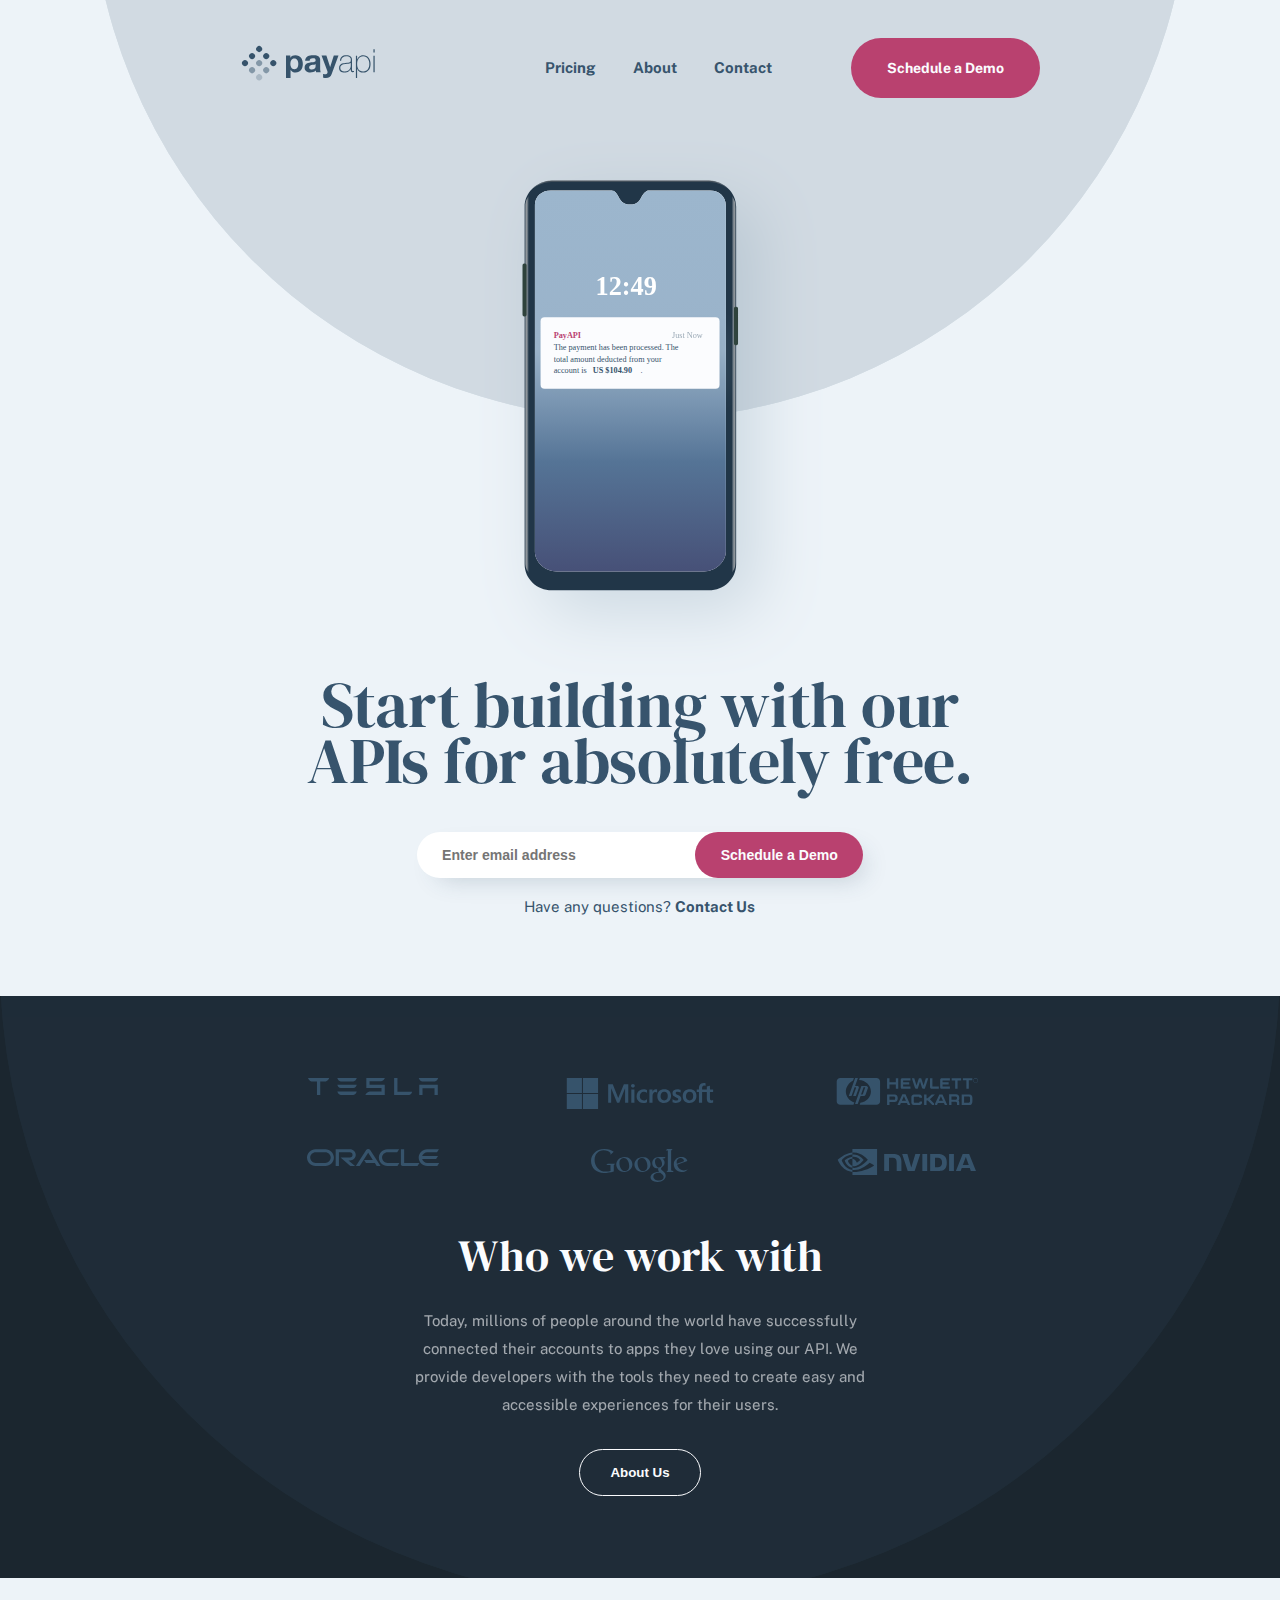
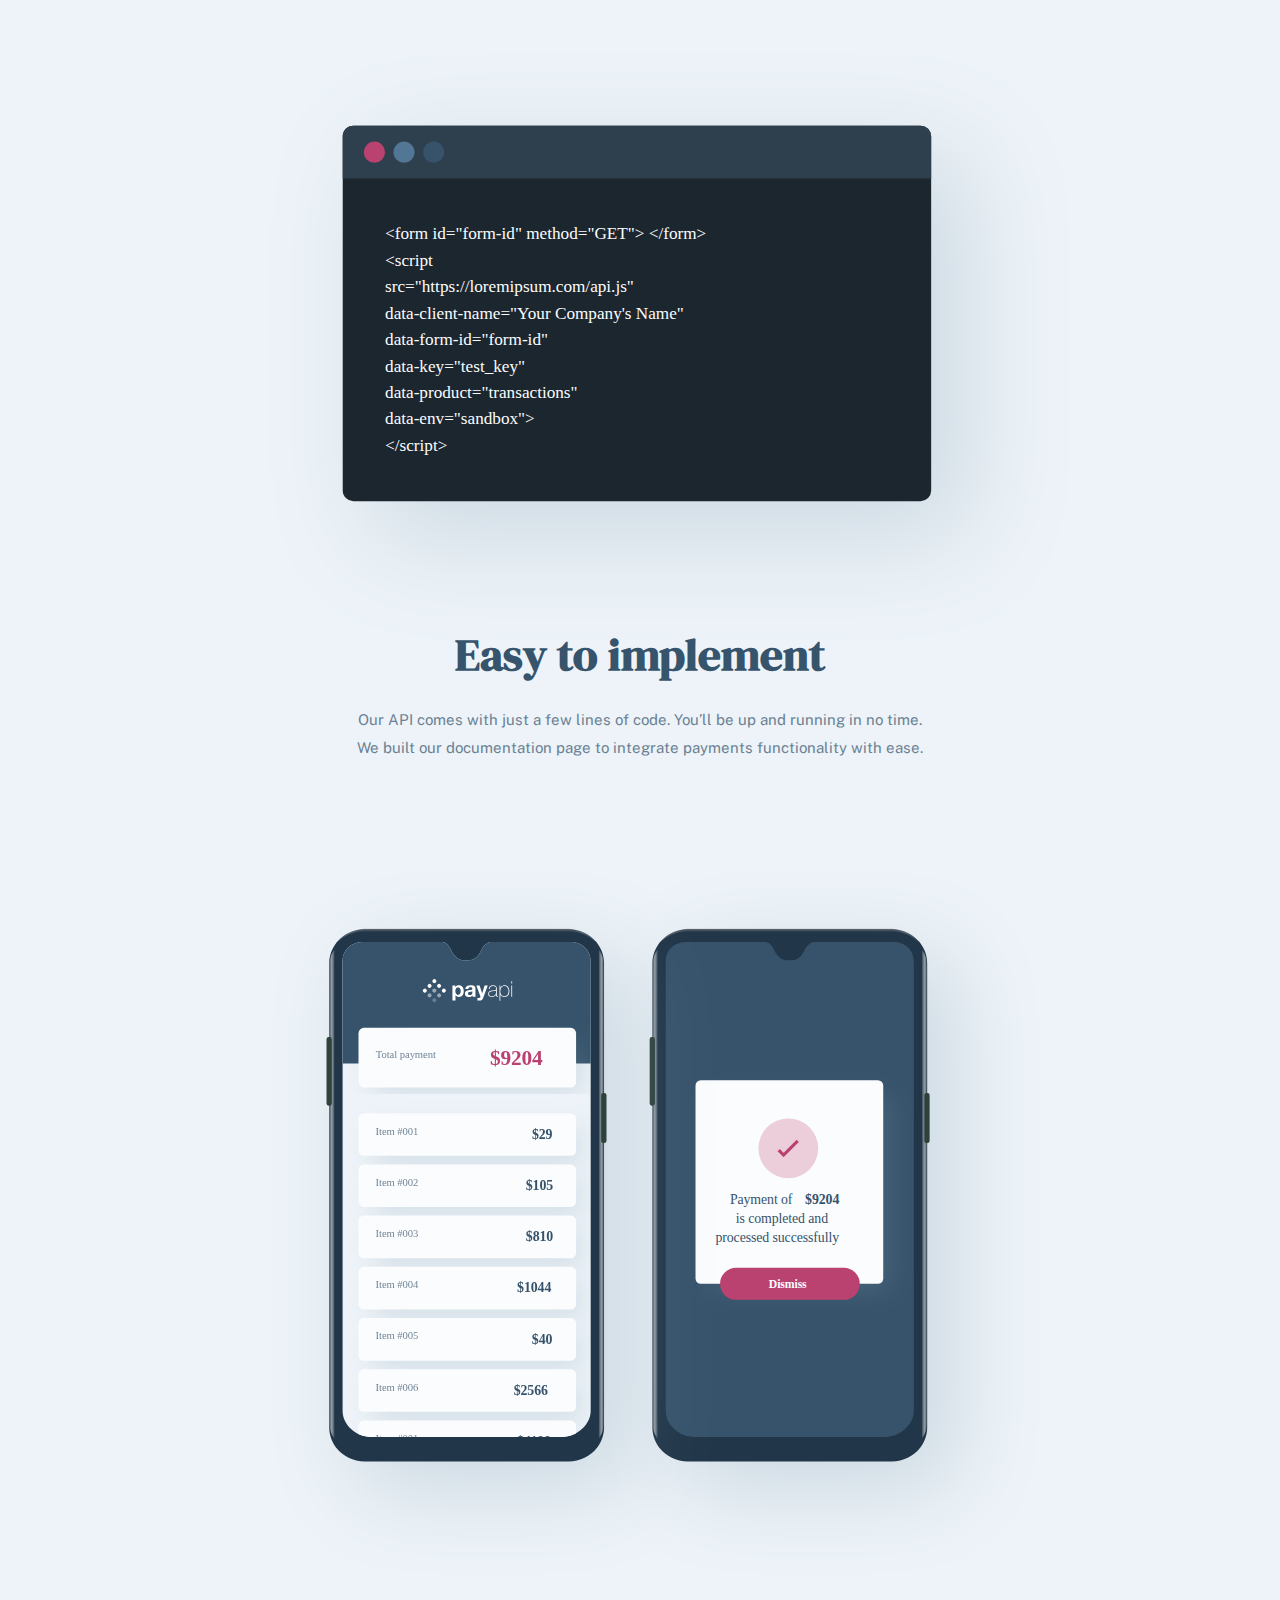
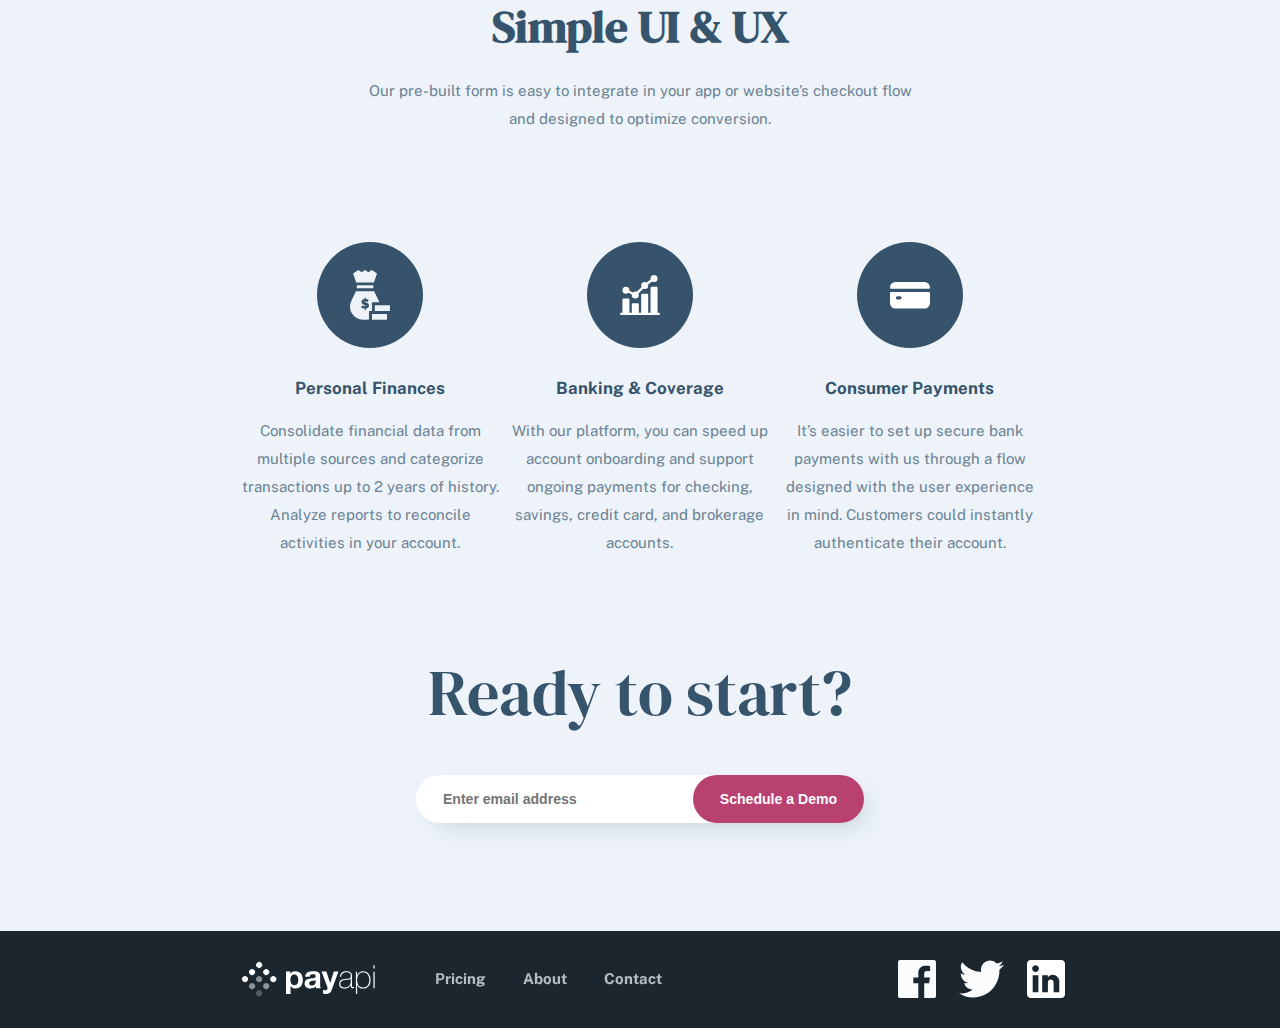
==== commit 75e13e58: "logo redirects to index.html page" ====
--- a/index.html
+++ b/index.html
@@ -15,7 +15,7 @@
   <header>
     <div class="wrapper">
       <div class="header__container">
-        <img src="./assets/shared/desktop/logo.svg" alt="PayAPI" />
+        <a href="/index.html"><img src="./assets/shared/desktop/logo.svg" alt="PayAPI" /></a>
         <button class="mobile-nav-toggle" aria-controls="menu" aria-expanded="false">
           <span class="sr-only">Menu</span>
         </button>
--- a/styles/index.min.css
+++ b/styles/index.min.css
@@ -1 +1 @@
-@import"https://fonts.googleapis.com/css2?family=DM+Serif+Display&family=Public+Sans:wght@100;400&display=swap";@import"https://fonts.googleapis.com/css2?family=DM+Serif+Display&family=Public+Sans:wght@100;400&display=swap";:root{--bg-pink-100: hsl(337, 60%, 64%);--bg-pink-200: hsl(337, 48%, 49%);--bg-body: #edf3f8;--bg-blue-100: hsl(207, 16%, 50%);--bg-blue-200: #1b262f;--text1: #fbfcfe;--text2: hsl(207, 33%, 32%);--fs-body: 0.938rem;--fs-72: 4.5rem;--fs-56: 3.5rem;--fs-48: 3rem;--fs-32: 2rem;--fs-25: 1.6rem;--fs-24: 1.5rem;--fs-20: 1.25rem;--container: 69.375rem}html{box-sizing:border-box;font-size:var(--fs-body);line-height:28px;font-family:"Public Sans",sans-serif}*,*::before,*::after{box-sizing:inherit}h1,h2,h3,h4{font-family:"DM Serif Display",serif}.wrapper{width:calc(100% - 3rem);max-width:var(--container);margin-inline:auto}@media(min-width: 768px){body{background-size:1100px 1100px;background-position:center -700px}.wrapper{width:calc(100% - 4.87rem)}}@media(min-width: 1440px){body{background-size:900px 900px;background-position:890px -237px}}header{padding:2.5rem 0}header .wrapper .header__container{position:relative;display:flex;justify-content:space-between;align-items:center}header .wrapper nav ul{list-style:none;text-align:center;margin:0;z-index:2;padding:min(30vh,10rem) 2em;flex-direction:column;align-items:center;position:fixed;z-index:1000;inset:0 0 0 21%;background:var(--bg-blue-200);transform:translateX(100%)}header .wrapper nav ul[data-visible=true]{transition:transform 350ms ease-out;transform:translateX(0%)}header .wrapper nav ul[data-visible=true] li{margin-bottom:24px;font-weight:bold}header .wrapper nav ul[data-visible=true] li a{text-decoration:none;color:var(--text1)}header .wrapper nav .CTA-button{font-size:var(--fs-body);width:100%;margin-top:.438rem;font-weight:bold;color:var(--text1);border:none;border-radius:50px;padding:16px 36px;background-color:var(--bg-pink-200)}header .wrapper .mobile-nav-toggle{display:block;background-color:rgba(0,0,0,0);background-image:url("../../assets/shared/mobile/menu.svg");background-repeat:no-repeat;border:0;z-index:9999;position:absolute;width:2rem;top:.7rem;right:0;aspect-ratio:1}header .wrapper .mobile-nav-toggle[aria-expanded=true]{background-image:url("../../assets/shared/mobile/close.svg")}header .wrapper .sr-only:not(:focus):not(:active){clip:rect(0 0 0 0);-webkit-clip-path:inset(50%);clip-path:inset(50%);height:1px;overflow:hidden;position:absolute;white-space:nowrap;width:1px}@media(min-width: 768px){header .wrapper nav{display:flex;justify-content:space-between}header .wrapper nav ul{display:flex;flex-direction:row;position:relative;transform:none;padding:0;background:none;inset:0;padding-left:1rem}header .wrapper nav ul li{margin-left:2.5rem}header .wrapper nav ul li a{font-size:var(--fs-20);font-weight:bold;color:var(--text2);text-decoration:none}header .wrapper nav ul .CTA-button{margin-left:5.25rem;margin-right:0;margin-top:0}header .wrapper .mobile-nav-toggle{display:none}}@media(min-width: 1440px){header .wrapper nav ul .CTA-button{margin-left:25rem}}:root{--bg-pink-100: hsl(337, 60%, 64%);--bg-pink-200: hsl(337, 48%, 49%);--bg-body: #edf3f8;--bg-blue-100: hsl(207, 16%, 50%);--bg-blue-200: #1b262f;--text1: #fbfcfe;--text2: hsl(207, 33%, 32%);--fs-body: 0.938rem;--fs-72: 4.5rem;--fs-56: 3.5rem;--fs-48: 3rem;--fs-32: 2rem;--fs-25: 1.6rem;--fs-24: 1.5rem;--fs-20: 1.25rem;--container: 69.375rem}html{box-sizing:border-box;font-size:var(--fs-body);line-height:28px;font-family:"Public Sans",sans-serif}*,*::before,*::after{box-sizing:inherit}h1,h2,h3,h4{font-family:"DM Serif Display",serif}.wrapper{width:calc(100% - 3rem);max-width:var(--container);margin-inline:auto}@media(min-width: 768px){body{background-size:1100px 1100px;background-position:center -700px}.wrapper{width:calc(100% - 4.87rem)}}@media(min-width: 1440px){body{background-size:900px 900px;background-position:890px -237px}}footer{background-color:var(--bg-blue-200)}footer .footer__container{text-align:center;padding:2.563rem 0 3.438rem 0}footer .footer__container .footer__nav{text-align:center}footer .footer__container .footer__nav nav{margin:2.5rem 0}footer .footer__container .footer__nav nav ul{padding-left:0;list-style:none}footer .footer__container .footer__nav nav ul li{margin-bottom:1.938rem}footer .footer__container .footer__nav nav ul li a{font-weight:bold;opacity:.7;color:var(--text1);text-decoration:none}footer .footer__container .footer__social{display:flex;justify-content:center}footer .footer__container .footer__social img:nth-child(2){margin-inline:1.5rem}@media(min-width: 768px){footer .footer__container{display:flex;justify-content:space-between;padding:1.938rem 0}footer .footer__container .footer__nav{display:flex}footer .footer__container .footer__nav nav{display:flex;margin:0 0 0 4rem}footer .footer__container .footer__nav nav ul{margin:0;display:flex;align-items:center}footer .footer__container .footer__nav nav ul li{margin-bottom:0}footer .footer__container .footer__nav nav ul li:nth-child(2){margin-inline:2.5rem}}.contact{margin:5rem 0}.contact .contact__container{text-align:center}.contact .contact__container h2{margin-top:0;color:var(--text2);letter-spacing:-0.25px;font-weight:400;font-size:clamp(32px,2rem + (1vw - 3.75px)*3.7559,72px);line-height:36px}.contact .contact__container form{display:flex;flex-direction:column}.contact .contact__container form .input-group{display:flex;flex-direction:column}.contact .contact__container form .input-group input{box-shadow:10px 10px 25px -10px rgba(54,83,107,.25);-webkit-box-shadow:10px 10px 25px -10px rgba(54,83,107,.25);-moz-box-shadow:10px 10px 25px -10px rgba(54,83,107,.25);margin-bottom:1rem}.contact .contact__container form .input-group input::-moz-placeholder{font-weight:bold}.contact .contact__container form .input-group input::placeholder{font-weight:bold}.contact .contact__container form .input-group input,.contact .contact__container form .input-group button{font-size:.938rem;padding:16px 27px;border:none;border-radius:50px}.contact .contact__container form .input-group button{font-weight:bold;color:var(--text1);background-color:var(--bg-pink-200)}@media(min-width: 768px){.contact{margin:6.25rem 0}.contact .contact__container h2{line-height:56px}.contact .contact__container form{display:inline-flex}.contact .contact__container form .input-group{position:relative;display:inline-block}.contact .contact__container form .input-group input,.contact .contact__container form .input-group button{border:none;border-radius:50px}.contact .contact__container form .input-group input{padding-right:16rem}.contact .contact__container form .input-group button{position:absolute;top:0;right:0}}@media(min-width: 1440px){.contact .contact__container{display:flex;justify-content:space-between;align-items:center}.contact .contact__container h2{line-height:72px;margin-bottom:0}.contact .contact__container form .input-group input{margin-bottom:0}}body{box-sizing:border-box;margin:0;background-color:var(--bg-body);background-image:url("../assets/shared/desktop/bg-pattern-circle.svg");background-repeat:no-repeat;background-position:center -500px}.hero .hero__container{display:flex;flex-direction:column;align-items:center}.hero .hero__container .hero__img{margin-left:1.5rem;width:55%;max-width:80%}.hero .hero__container .hero__content{text-align:center}.hero .hero__container .hero__content h1{margin-top:0;color:var(--text2);max-width:20ch;letter-spacing:-0.25px;font-weight:400;font-size:clamp(32px,2rem + (1vw - 3.75px)*3.7559,72px);line-height:36px}.hero .hero__container .hero__content form{display:flex;flex-direction:column}.hero .hero__container .hero__content form .input-group{display:flex;flex-direction:column}.hero .hero__container .hero__content form .input-group input{box-shadow:10px 10px 25px -10px rgba(54,83,107,.25);-webkit-box-shadow:10px 10px 25px -10px rgba(54,83,107,.25);-moz-box-shadow:10px 10px 25px -10px rgba(54,83,107,.25);margin-bottom:1rem}.hero .hero__container .hero__content form .input-group input::-moz-placeholder{font-weight:bold}.hero .hero__container .hero__content form .input-group input::placeholder{font-weight:bold}.hero .hero__container .hero__content form .input-group input,.hero .hero__container .hero__content form .input-group button{font-size:.938rem;padding:1rem 1.688rem;border:none;border-radius:50px}.hero .hero__container .hero__content form .input-group button{font-weight:bold;color:var(--text1);background-color:var(--bg-pink-200)}.hero .hero__container .hero__content form p{color:var(--text2)}@media(min-width: 767px){.hero .hero__container .hero__img{width:43%}.hero .hero__container .hero__content h1{max-width:21ch;line-height:56px}.hero .hero__container .hero__content form{display:inline-flex}.hero .hero__container .hero__content form .input-group{position:relative;display:inline-block}.hero .hero__container .hero__content form .input-group input,.hero .hero__container .hero__content form .input-group button{border:none;border-radius:50px}.hero .hero__container .hero__content form .input-group input{padding-right:16rem}.hero .hero__container .hero__content form .input-group button{position:absolute;top:0;right:0}.hero .hero__container .hero__content form p{margin:0}.hero .hero__container .hero__content form p span{font-weight:bold}}@media(min-width: 1440px){.hero .hero__container{flex-direction:row;justify-content:space-between;align-items:center}.hero .hero__container .hero__img{width:40%;order:2}.hero .hero__container .hero__content{text-align:left}.hero .hero__container .hero__content h1{max-width:15ch;line-height:72px}.hero .hero__container .hero__content form p{margin-left:25px}}.companies{background:var(--bg-blue-200);background-image:url("/assets/shared/desktop/bg-pattern-circle.svg");background-repeat:no-repeat;background-size:700px 700px;background-position:center -480px;color:var(--text1);margin:5rem 0;padding:5rem 0}.companies .companies__container .companies__images{display:grid;grid-template-columns:repeat(2, 1fr);justify-items:center;row-gap:40px}.companies .companies__container .companies__content{text-align:center}.companies .companies__container .companies__content h2{margin-top:3.5rem;font-weight:normal;font-size:clamp(32px,2rem + (1vw - 3.75px)*1.5023,48px)}.companies .companies__container .companies__content p{margin:1rem 0 2rem 0;line-height:28px;color:var(--text1);opacity:.6}.companies .companies__container .companies__content button{font-weight:bold;color:var(--text1);padding:1rem 2rem;border-radius:50px;background-color:rgba(0,0,0,0);border:1px solid var(--text1);outline:none}@media(min-width: 768px){.companies{background-size:cover;background-position:center -675px;padding:5.5rem 0}.companies .companies__container .companies__images{grid-template-columns:repeat(3, 1fr);margin-bottom:4rem}.companies .companies__container .companies__content{max-width:50ch;margin-inline:auto}}@media(min-width: 1440px){.companies{background-size:900px;background-position:-214px -498px;padding:6.25rem 0}.companies .companies__container{display:grid;grid-template-columns:repeat(2, 1fr)}.companies .companies__container .companies__images{grid-column:2;margin-bottom:0;align-items:center;row-gap:0}.companies .companies__container .companies__content{text-align:left;grid-row:1;margin-inline:0}.companies .companies__container .companies__content h2{margin:0}.companies .companies__container .companies__content p{margin:2.5rem 0 2rem 0}}.code .code__container{display:flex;flex-direction:column;align-items:center}.code .code__container img{width:100%;margin-left:2rem}.code .code__container .code__content{text-align:center;color:var(--bg-blue-100)}.code .code__container .code__content h2{margin-top:0;color:var(--text2);font-size:2.25rem}.code .code__container .code__content p{margin-inline:auto;line-height:28px;max-width:37ch}@media(min-width: 768px){.code .code__container img{margin-left:4rem}.code .code__container .code__content h2{font-size:3rem;margin-top:0}.code .code__container .code__content p{max-width:63ch}}@media(min-width: 1440px){.code .code__container{flex-direction:row}.code .code__container img{margin-left:0}.code .code__container .code__content{text-align:left}.code .code__container .code__content p{max-width:75ch}}.simpleUI{margin:5rem 0}.simpleUI .simpleUI__container{display:flex;flex-direction:column}.simpleUI .simpleUI__container img{margin-left:2rem}.simpleUI .simpleUI__container .simpleUI__content{text-align:center}.simpleUI .simpleUI__container .simpleUI__content h2{color:var(--text2);font-size:2.25rem}.simpleUI .simpleUI__container .simpleUI__content p{color:var(--bg-blue-100);margin-inline:auto;line-height:28px;max-width:37ch}@media(min-width: 768px){.simpleUI{margin:6.25rem 0}.simpleUI .simpleUI__container .simpleUI__content h2{color:var(--text2);font-size:3rem}.simpleUI .simpleUI__container .simpleUI__content p{max-width:61ch}}@media(min-width: 1440px){.simpleUI{background-image:url("/assets/shared/desktop/bg-pattern-circle.svg");background-repeat:no-repeat;background-position-x:1187px;padding:4rem 0}.simpleUI .simpleUI__container{flex-direction:row;align-items:center}.simpleUI .simpleUI__container img{margin-left:0;order:1}.simpleUI .simpleUI__container .simpleUI__content{margin-left:2rem;text-align:left}.simpleUI .simpleUI__container .simpleUI__content h2{color:var(--text2);font-size:3rem}.simpleUI .simpleUI__container .simpleUI__content p{max-width:61ch}}.services .services__container{display:grid;grid-template-rows:repeat(3, 1fr);row-gap:3rem;place-items:end}.services .services__container .service__item{text-align:center;margin-inline:auto}.services .services__container .service__item .service__title{font-family:"Public Sans",sans-serif;margin-bottom:1rem;color:var(--text2);font-size:1.125rem;font-weight:bold}.services .services__container .service__item p{color:var(--bg-blue-100);max-width:36ch}@media(min-width: 768px){.services .services__container{grid-template-columns:repeat(3, 1fr);grid-template-rows:auto;-moz-column-gap:.625rem;column-gap:.625rem;row-gap:0}}@media(min-width: 1440px){.services .services__container{-moz-column-gap:1.8rem;column-gap:1.8rem}.services .services__container .service__item p{max-width:38ch}}/*# sourceMappingURL=index.min.css.map */+@import"https://fonts.googleapis.com/css2?family=DM+Serif+Display&family=Public+Sans:wght@100;400&display=swap";@import"https://fonts.googleapis.com/css2?family=DM+Serif+Display&family=Public+Sans:wght@100;400&display=swap";:root{--bg-pink-100: hsl(337, 60%, 64%);--bg-pink-200: hsl(337, 48%, 49%);--bg-body: #edf3f8;--bg-blue-100: hsl(207, 16%, 50%);--bg-blue-200: #1b262f;--text1: #fbfcfe;--text2: hsl(207, 33%, 32%);--fs-body: 0.938rem;--fs-72: 4.5rem;--fs-56: 3.5rem;--fs-48: 3rem;--fs-32: 2rem;--fs-25: 1.6rem;--fs-24: 1.5rem;--fs-20: 1.25rem}html{font-size:var(--fs-body);line-height:28px;font-family:"Public Sans",sans-serif}body{margin:0;padding:0;background-color:var(--bg-body)}*,*::before,*::after{box-sizing:inherit}h1,h2,h3,h4{font-family:"DM Serif Display",serif}.wrapper{max-width:400px;padding:0 16px;margin:0 auto}@media(min-width: 768px){body{background-size:1100px 1100px;background-position:center -700px}.wrapper{max-width:800px;padding:0 39px}}@media(min-width: 1440px){.wrapper{max-width:1440px;padding:0 165px}body{background-size:900px 900px;background-position:890px -237px}}header{padding:2.5rem 0}header .wrapper .header__container{position:relative;display:flex;justify-content:space-between;align-items:center}header .wrapper nav ul{list-style:none;text-align:center;margin:0;z-index:2;padding:min(30vh,10rem) 2em;flex-direction:column;align-items:center;position:fixed;z-index:1000;inset:0 0 0 21%;background:var(--bg-blue-200);transform:translateX(100%)}header .wrapper nav ul[data-visible=true]{transition:transform 350ms ease-out;transform:translateX(0%)}header .wrapper nav ul[data-visible=true] li{margin-bottom:24px;font-weight:bold}header .wrapper nav ul[data-visible=true] li a{text-decoration:none;color:var(--text1)}header .wrapper nav .CTA-button{font-size:var(--fs-body);width:100%;margin-top:.438rem;font-weight:bold;color:var(--text1);border:none;border-radius:50px;padding:16px 36px;background-color:var(--bg-pink-200)}header .wrapper .mobile-nav-toggle{display:block;background-color:rgba(0,0,0,0);background-image:url("../../assets/shared/mobile/menu.svg");background-repeat:no-repeat;border:0;z-index:9999;position:absolute;width:2rem;top:.7rem;right:0;aspect-ratio:1}header .wrapper .mobile-nav-toggle[aria-expanded=true]{background-image:url("../../assets/shared/mobile/close.svg")}header .wrapper .sr-only:not(:focus):not(:active){clip:rect(0 0 0 0);-webkit-clip-path:inset(50%);clip-path:inset(50%);height:1px;overflow:hidden;position:absolute;white-space:nowrap;width:1px}@media(min-width: 768px){header .wrapper nav{display:flex;justify-content:space-between}header .wrapper nav ul{display:flex;flex-direction:row;position:relative;transform:none;padding:0;background:none;inset:0;padding-left:1rem}header .wrapper nav ul li{margin-left:2.5rem}header .wrapper nav ul li a{font-size:15px;font-weight:bold;color:var(--text2);text-decoration:none}header .wrapper nav ul .CTA-button{margin-left:5.25rem;margin-right:0;margin-top:0}header .wrapper .mobile-nav-toggle{display:none}}@media(min-width: 1440px){header .wrapper nav ul .CTA-button{margin-left:25rem}}:root{--bg-pink-100: hsl(337, 60%, 64%);--bg-pink-200: hsl(337, 48%, 49%);--bg-body: #edf3f8;--bg-blue-100: hsl(207, 16%, 50%);--bg-blue-200: #1b262f;--text1: #fbfcfe;--text2: hsl(207, 33%, 32%);--fs-body: 0.938rem;--fs-72: 4.5rem;--fs-56: 3.5rem;--fs-48: 3rem;--fs-32: 2rem;--fs-25: 1.6rem;--fs-24: 1.5rem;--fs-20: 1.25rem}html{font-size:var(--fs-body);line-height:28px;font-family:"Public Sans",sans-serif}body{margin:0;padding:0;background-color:var(--bg-body)}*,*::before,*::after{box-sizing:inherit}h1,h2,h3,h4{font-family:"DM Serif Display",serif}.wrapper{max-width:400px;padding:0 16px;margin:0 auto}@media(min-width: 768px){body{background-size:1100px 1100px;background-position:center -700px}.wrapper{max-width:800px;padding:0 39px}}@media(min-width: 1440px){.wrapper{max-width:1440px;padding:0 165px}body{background-size:900px 900px;background-position:890px -237px}}footer{background-color:var(--bg-blue-200)}footer .footer__container{text-align:center;padding:2.563rem 0 3.438rem 0}footer .footer__container .footer__nav{text-align:center}footer .footer__container .footer__nav nav{margin:2.5rem 0}footer .footer__container .footer__nav nav ul{padding-left:0;list-style:none}footer .footer__container .footer__nav nav ul li{margin-bottom:1.938rem}footer .footer__container .footer__nav nav ul li a{font-weight:bold;opacity:.7;color:var(--text1);text-decoration:none}footer .footer__container .footer__social{display:flex;justify-content:center}footer .footer__container .footer__social img:nth-child(2){margin-inline:1.5rem}@media(min-width: 768px){footer .footer__container{display:flex;justify-content:space-between;padding:1.938rem 0}footer .footer__container .footer__nav{display:flex}footer .footer__container .footer__nav nav{display:flex;margin:0 0 0 4rem}footer .footer__container .footer__nav nav ul{margin:0;display:flex;align-items:center}footer .footer__container .footer__nav nav ul li{margin-bottom:0}footer .footer__container .footer__nav nav ul li:nth-child(2){margin-inline:2.5rem}}.CTA{margin:5rem 0}.CTA .CTA__container{text-align:center}.CTA .CTA__container h2{margin-top:0;color:var(--text2);letter-spacing:-0.25px;font-weight:400;font-size:clamp(32px,2rem + (1vw - 3.75px)*3.7559,72px);line-height:36px}.CTA .CTA__container form{display:flex;flex-direction:column}.CTA .CTA__container form .input-group{display:flex;flex-direction:column}.CTA .CTA__container form .input-group input{box-shadow:10px 10px 25px -10px rgba(54,83,107,.25);-webkit-box-shadow:10px 10px 25px -10px rgba(54,83,107,.25);-moz-box-shadow:10px 10px 25px -10px rgba(54,83,107,.25);margin-bottom:1rem}.CTA .CTA__container form .input-group input::-moz-placeholder{font-weight:bold}.CTA .CTA__container form .input-group input::placeholder{font-weight:bold}.CTA .CTA__container form .input-group input,.CTA .CTA__container form .input-group button{font-size:.938rem;padding:16px 27px;border:none;border-radius:50px}.CTA .CTA__container form .input-group button{font-weight:bold;color:var(--text1);background-color:var(--bg-pink-200)}@media(min-width: 768px){.CTA{margin:6.25rem 0}.CTA .CTA__container h2{line-height:56px}.CTA .CTA__container form{display:inline-flex}.CTA .CTA__container form .input-group{position:relative;display:inline-block}.CTA .CTA__container form .input-group input,.CTA .CTA__container form .input-group button{border:none;border-radius:50px}.CTA .CTA__container form .input-group input{padding-right:16rem}.CTA .CTA__container form .input-group button{position:absolute;top:0;right:0}}@media(min-width: 1440px){.CTA .CTA__container{display:flex;justify-content:space-between;align-items:center}.CTA .CTA__container h2{line-height:72px;margin-bottom:0}.CTA .CTA__container form .input-group input{margin-bottom:0}}body{background-image:url("../assets/shared/desktop/bg-pattern-circle.svg");background-repeat:no-repeat;background-position:center -500px}@media(min-width: 768px){body{background-position:center -680px}}@media(min-width: 1440px){body{background-position:900px -280px}}.hero .hero__container{display:flex;flex-direction:column;align-items:center}.hero .hero__container .hero__img{margin-left:1.5rem;width:55%;max-width:80%}.hero .hero__container .hero__content{text-align:center}.hero .hero__container .hero__content h1{margin-top:0;color:var(--text2);max-width:20ch;letter-spacing:-0.25px;font-weight:400;font-size:clamp(32px,2rem + (1vw - 3.75px)*3.7559,72px);line-height:36px}.hero .hero__container .hero__content form{display:flex;flex-direction:column}.hero .hero__container .hero__content form .input-group{display:flex;flex-direction:column}.hero .hero__container .hero__content form .input-group input{box-shadow:10px 10px 25px -10px rgba(54,83,107,.25);-webkit-box-shadow:10px 10px 25px -10px rgba(54,83,107,.25);-moz-box-shadow:10px 10px 25px -10px rgba(54,83,107,.25);margin-bottom:1rem}.hero .hero__container .hero__content form .input-group input::-moz-placeholder{font-weight:bold}.hero .hero__container .hero__content form .input-group input::placeholder{font-weight:bold}.hero .hero__container .hero__content form .input-group input,.hero .hero__container .hero__content form .input-group button{font-size:.938rem;padding:1rem 1.688rem;border:none;border-radius:50px}.hero .hero__container .hero__content form .input-group button{font-weight:bold;color:var(--text1);background-color:var(--bg-pink-200)}.hero .hero__container .hero__content form p{color:var(--text2)}@media(min-width: 767px){.hero .hero__container .hero__img{width:43%}.hero .hero__container .hero__content h1{max-width:21ch;line-height:56px}.hero .hero__container .hero__content form{display:inline-flex}.hero .hero__container .hero__content form .input-group{position:relative;display:inline-block}.hero .hero__container .hero__content form .input-group input,.hero .hero__container .hero__content form .input-group button{border:none;border-radius:50px}.hero .hero__container .hero__content form .input-group input{padding-right:16rem}.hero .hero__container .hero__content form .input-group button{position:absolute;top:0;right:0}.hero .hero__container .hero__content form p{margin:0}.hero .hero__container .hero__content form p span{font-weight:bold}}@media(min-width: 1440px){.hero .hero__container{flex-direction:row;justify-content:space-between;align-items:center}.hero .hero__container .hero__img{width:40%;order:2}.hero .hero__container .hero__content{text-align:left}.hero .hero__container .hero__content h1{max-width:15ch;line-height:72px}.hero .hero__container .hero__content form p{margin-left:25px}}.companies{background:var(--bg-blue-200);background-image:url("/assets/shared/desktop/bg-pattern-circle.svg");background-repeat:no-repeat;background-size:700px 700px;background-position:center -480px;color:var(--text1);margin:5rem 0;padding:5rem 0}.companies .companies__container .companies__images{display:grid;grid-template-columns:repeat(2, 1fr);justify-items:center;row-gap:40px}.companies .companies__container .companies__content{text-align:center}.companies .companies__container .companies__content h2{margin-top:3.5rem;font-weight:normal;font-size:clamp(32px,2rem + (1vw - 3.75px)*1.5023,48px)}.companies .companies__container .companies__content p{margin:1rem 0 2rem 0;line-height:28px;color:var(--text1);opacity:.6}.companies .companies__container .companies__content button{font-weight:bold;color:var(--text1);padding:1rem 2rem;border-radius:50px;background-color:rgba(0,0,0,0);border:1px solid var(--text1);outline:none}@media(min-width: 768px){.companies{background-size:cover;background-position:center -675px;padding:5.5rem 0}.companies .companies__container .companies__images{grid-template-columns:repeat(3, 1fr);margin-bottom:4rem}.companies .companies__container .companies__content{max-width:50ch;margin-inline:auto}}@media(min-width: 1440px){.companies{background-size:900px;background-position:-214px -498px;padding:6.25rem 0}.companies .companies__container{display:grid;grid-template-columns:repeat(2, 1fr)}.companies .companies__container .companies__images{grid-column:2;margin-bottom:0;align-items:center;row-gap:0}.companies .companies__container .companies__content{text-align:left;grid-row:1;margin-inline:0}.companies .companies__container .companies__content h2{margin:0}.companies .companies__container .companies__content p{margin:2.5rem 0 2rem 0}}.code .code__container{display:flex;flex-direction:column;align-items:center}.code .code__container img{width:100%;margin-left:2rem}.code .code__container .code__content{text-align:center;color:var(--bg-blue-100)}.code .code__container .code__content h2{margin-top:0;color:var(--text2);font-size:2.25rem}.code .code__container .code__content p{margin-inline:auto;line-height:28px;max-width:37ch}@media(min-width: 768px){.code .code__container img{margin-left:4rem}.code .code__container .code__content h2{font-size:3rem;margin-top:0}.code .code__container .code__content p{max-width:63ch}}@media(min-width: 1440px){.code .code__container{flex-direction:row}.code .code__container img{margin-left:0}.code .code__container .code__content{text-align:left}.code .code__container .code__content p{max-width:75ch}}.simpleUI{margin:5rem 0}.simpleUI .simpleUI__container{display:flex;flex-direction:column}.simpleUI .simpleUI__container img{margin-left:2rem}.simpleUI .simpleUI__container .simpleUI__content{text-align:center}.simpleUI .simpleUI__container .simpleUI__content h2{color:var(--text2);font-size:2.25rem}.simpleUI .simpleUI__container .simpleUI__content p{color:var(--bg-blue-100);margin-inline:auto;line-height:28px;max-width:37ch}@media(min-width: 768px){.simpleUI{margin:6.25rem 0}.simpleUI .simpleUI__container .simpleUI__content h2{color:var(--text2);font-size:3rem}.simpleUI .simpleUI__container .simpleUI__content p{max-width:61ch}}@media(min-width: 1440px){.simpleUI{background-image:url("/assets/shared/desktop/bg-pattern-circle.svg");background-repeat:no-repeat;background-position-x:1187px;padding:4rem 0}.simpleUI .simpleUI__container{flex-direction:row;align-items:center}.simpleUI .simpleUI__container img{margin-left:0;order:1}.simpleUI .simpleUI__container .simpleUI__content{margin-left:2rem;text-align:left}.simpleUI .simpleUI__container .simpleUI__content h2{color:var(--text2);font-size:3rem}.simpleUI .simpleUI__container .simpleUI__content p{max-width:61ch}}.services .services__container{display:grid;grid-template-rows:repeat(3, 1fr);row-gap:3rem;place-items:end}.services .services__container .service__item{text-align:center;margin-inline:auto}.services .services__container .service__item .service__title{font-family:"Public Sans",sans-serif;margin-bottom:1rem;color:var(--text2);font-size:1.125rem;font-weight:bold}.services .services__container .service__item p{color:var(--bg-blue-100);max-width:36ch}@media(min-width: 768px){.services .services__container{grid-template-columns:repeat(3, 1fr);grid-template-rows:auto;-moz-column-gap:.625rem;column-gap:.625rem;row-gap:0}}@media(min-width: 1440px){.services .services__container{-moz-column-gap:1.8rem;column-gap:1.8rem}.services .services__container .service__item p{max-width:38ch}}/*# sourceMappingURL=index.min.css.map */